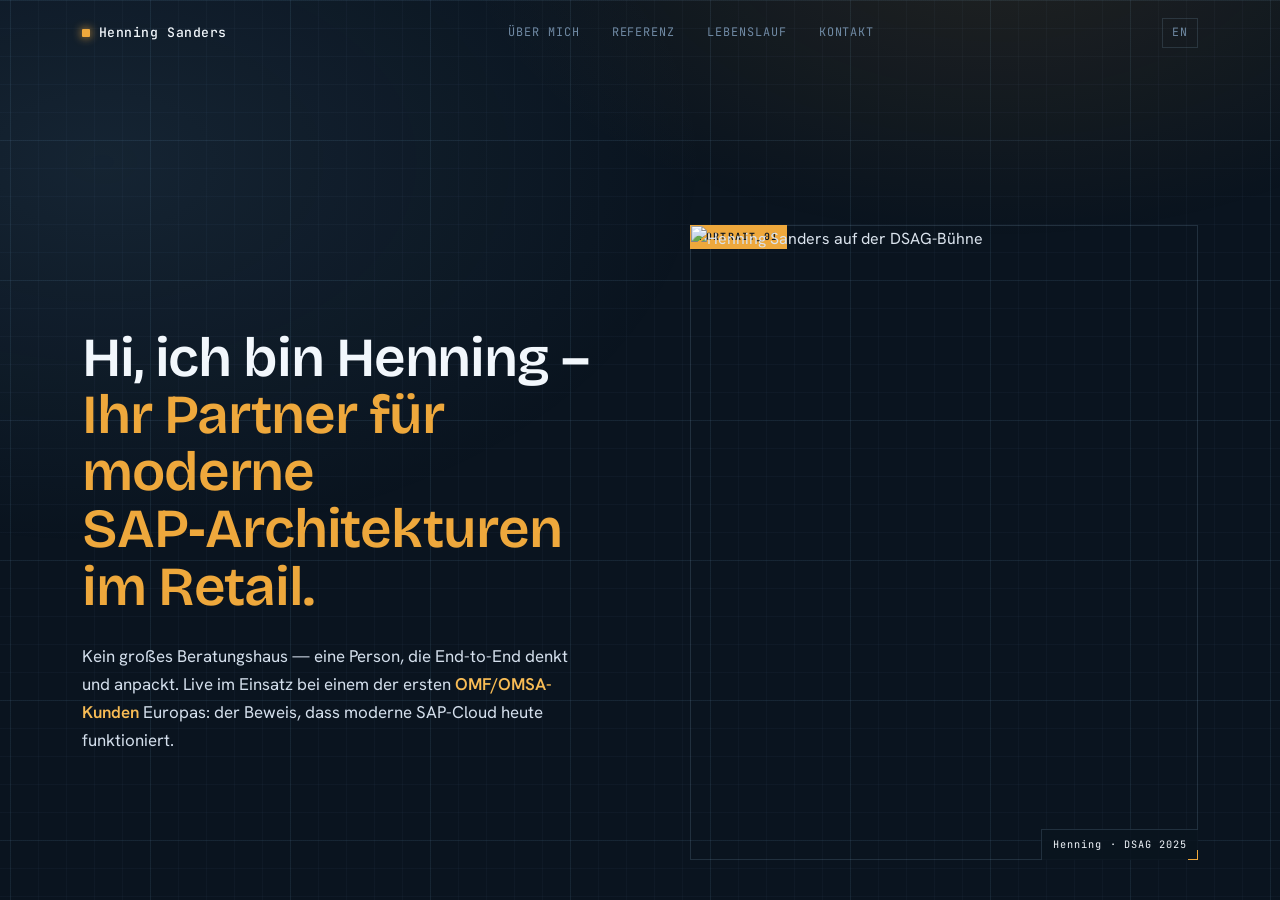
==== index.html @ 03217991 "Update index.html" ====
<!DOCTYPE html>
<html lang="de">
<head>
<meta charset="UTF-8">
<meta name="viewport" content="width=device-width, initial-scale=1.0">
<title>Henning Sanders — SAP Retail Architect</title>
<meta name="description" content="Solution Architect mit Fokus auf E2E Order-to-Cash und eventbasierte SAP-Cloud-Architekturen. Referenzarchitektur bei einem führenden Sportretailer.">
<link rel="icon" type="image/svg+xml" href="favicon.svg">
<style>
/* Self-hosted fonts */
@font-face{font-family:'Bricolage Grotesque';font-style:normal;font-weight:400;font-display:swap;src:url(fonts/bricolage-grotesque-400.woff2) format('woff2')}
@font-face{font-family:'Bricolage Grotesque';font-style:normal;font-weight:500;font-display:swap;src:url(fonts/bricolage-grotesque-500.woff2) format('woff2')}
@font-face{font-family:'Bricolage Grotesque';font-style:normal;font-weight:600;font-display:swap;src:url(fonts/bricolage-grotesque-600.woff2) format('woff2')}
@font-face{font-family:'Bricolage Grotesque';font-style:normal;font-weight:700;font-display:swap;src:url(fonts/bricolage-grotesque-700.woff2) format('woff2')}
@font-face{font-family:'Hanken Grotesk';font-style:normal;font-weight:300;font-display:swap;src:url(fonts/hanken-grotesk-300.woff2) format('woff2')}
@font-face{font-family:'Hanken Grotesk';font-style:normal;font-weight:400;font-display:swap;src:url(fonts/hanken-grotesk-400.woff2) format('woff2')}
@font-face{font-family:'Hanken Grotesk';font-style:normal;font-weight:500;font-display:swap;src:url(fonts/hanken-grotesk-500.woff2) format('woff2')}
@font-face{font-family:'Hanken Grotesk';font-style:normal;font-weight:600;font-display:swap;src:url(fonts/hanken-grotesk-600.woff2) format('woff2')}
@font-face{font-family:'Hanken Grotesk';font-style:normal;font-weight:700;font-display:swap;src:url(fonts/hanken-grotesk-700.woff2) format('woff2')}
@font-face{font-family:'JetBrains Mono';font-style:normal;font-weight:400;font-display:swap;src:url(fonts/jetbrains-mono-400.woff2) format('woff2')}
@font-face{font-family:'JetBrains Mono';font-style:normal;font-weight:500;font-display:swap;src:url(fonts/jetbrains-mono-500.woff2) format('woff2')}
@font-face{font-family:'JetBrains Mono';font-style:normal;font-weight:600;font-display:swap;src:url(fonts/jetbrains-mono-600.woff2) format('woff2')}
</style>
<style>
:root{
  --bg:#0a141f;
  --bg-2:#0c1825;
  --panel:#0f1e2e;
  --panel-2:#102337;
  --grid-fine:rgba(126,170,212,.04);
  --grid-major:rgba(126,170,212,.075);
  --line:rgba(150,188,220,.17);
  --line-soft:rgba(150,188,220,.09);
  --ink:#d4dfec;
  --ink-bright:#f2f7fc;
  --ink-mute:#708aa4;
  --ink-faint:#47596e;
  --accent:#eea83c;
  --accent-bright:#f8bc55;
  --accent-soft:rgba(238,168,60,.13);
  --blue:#76b2e2;
  --blue-soft:rgba(118,178,226,.12);
  --sans:'Hanken Grotesk',-apple-system,sans-serif;
  --display:'Bricolage Grotesque',sans-serif;
  --mono:'JetBrains Mono',ui-monospace,monospace;
  --maxw:1180px;
}

*{margin:0;padding:0;box-sizing:border-box}
html{scroll-behavior:smooth}
body{
  font-family:var(--sans);
  color:var(--ink);
  background-color:var(--bg);
  background-image:
    linear-gradient(var(--grid-fine) 1px, transparent 1px),
    linear-gradient(90deg, var(--grid-fine) 1px, transparent 1px),
    linear-gradient(var(--grid-major) 1px, transparent 1px),
    linear-gradient(90deg, var(--grid-major) 1px, transparent 1px);
  background-size:28px 28px,28px 28px,140px 140px,140px 140px;
  background-position:center top;
  line-height:1.6;
  -webkit-font-smoothing:antialiased;
  overflow-x:hidden;
  position:relative;
}
/* atmosphärischer Glow */
body::before{
  content:"";position:fixed;inset:0;z-index:-1;pointer-events:none;
  background:
    radial-gradient(900px 520px at 78% -8%, rgba(238,168,60,.10), transparent 60%),
    radial-gradient(1100px 700px at 8% 18%, rgba(118,178,226,.10), transparent 55%);
}
::selection{background:var(--accent);color:#0a141f}

a{color:inherit;text-decoration:none}
em{font-style:normal;color:var(--accent)}

/* ---------- Mono kicker / Labels ---------- */
.kicker{
  font-family:var(--mono);font-size:.7rem;letter-spacing:.18em;
  text-transform:uppercase;color:var(--accent);
  display:inline-flex;align-items:center;gap:.6rem;
}
.kicker::before{
  content:"";width:26px;height:1px;background:var(--accent);display:inline-block;
}
.eyebrow{
  font-family:var(--mono);font-size:.68rem;letter-spacing:.2em;
  text-transform:uppercase;color:var(--blue);margin-bottom:1rem;
}

/* ---------- Tech frame (Eck-Markierungen) ---------- */
.tech-frame{position:relative;border:1px solid var(--line)}
.tech-frame::before,.tech-frame::after{
  content:"";position:absolute;width:9px;height:9px;border:1.5px solid var(--accent);
}
.tech-frame::before{top:-1px;left:-1px;border-right:none;border-bottom:none}
.tech-frame::after{bottom:-1px;right:-1px;border-left:none;border-top:none}

/* ---------- NAV ---------- */
nav{
  position:fixed;top:0;left:0;right:0;z-index:100;
  border-bottom:1px solid transparent;transition:.3s;
}
nav.scrolled{
  background:rgba(10,20,31,.82);backdrop-filter:blur(14px);
  border-bottom:1px solid var(--line-soft);
}
.nav-inner{
  max-width:var(--maxw);margin:0 auto;padding:1.1rem 2rem;
  display:flex;justify-content:space-between;align-items:center;
}
.nav-brand{
  font-family:var(--mono);font-size:.82rem;letter-spacing:.04em;
  color:var(--ink-bright);font-weight:500;display:flex;align-items:center;gap:.55rem;
}
.nav-brand::before{
  content:"";width:8px;height:8px;background:var(--accent);
  box-shadow:0 0 10px var(--accent);border-radius:1px;
}
.nav-links{display:flex;gap:2rem}
.nav-links a{
  font-family:var(--mono);font-size:.74rem;letter-spacing:.08em;
  color:var(--ink-mute);text-transform:uppercase;transition:.2s;position:relative;
}
.nav-links a:hover{color:var(--accent)}
@media(max-width:720px){.nav-links{display:none}}

/* ---------- Layout helpers ---------- */
.wrap{max-width:var(--maxw);margin:0 auto;padding:0 2rem}
section,.block{max-width:var(--maxw);margin:0 auto;padding:0 2rem}
#about,#case,#cv,#contact{scroll-margin-top:78px}

/* ---------- HERO ---------- */
.hero{
  padding-top:10rem;padding-bottom:3.5rem;
  display:grid;grid-template-columns:1fr .92fr;gap:3.5rem;align-items:center;
}
.hero-tags{display:flex;flex-wrap:wrap;gap:.55rem;margin-bottom:2rem}
.hero-tag{
  font-family:var(--mono);font-size:.68rem;letter-spacing:.04em;
  color:var(--ink);background:var(--blue-soft);
  border:1px solid var(--line-soft);
  padding:.34rem .7rem;display:inline-flex;align-items:center;gap:.5rem;
}
.hero-tag .dot{width:6px;height:6px;background:var(--accent);border-radius:50%;flex-shrink:0}
.hero h1{
  font-family:var(--display);font-weight:600;
  font-size:clamp(2.1rem,4.3vw,3.5rem);line-height:1.04;
  letter-spacing:-.02em;color:var(--ink-bright);
}
.hero-intro{
  margin-top:1.7rem;max-width:30em;font-size:1.06rem;color:var(--ink);
  line-height:1.65;
}
.hero-intro strong{color:var(--accent-bright);font-weight:600}
.hero-coord{
  margin-top:2.2rem;font-family:var(--mono);font-size:.7rem;
  letter-spacing:.14em;color:var(--ink-faint);text-transform:uppercase;
}
.hero-image{position:relative}
.hero-image img{
  width:100%;aspect-ratio:4/5;object-fit:cover;object-position:center 18%;
  display:block;filter:grayscale(.25) contrast(1.04);
}
.hero-image .frame-tag{
  position:absolute;top:-1px;left:-1px;
  font-family:var(--mono);font-size:.62rem;letter-spacing:.12em;
  background:var(--accent);color:#0a141f;padding:.25rem .55rem;font-weight:600;
}
.hero-image .caption{
  position:absolute;bottom:-1px;right:-1px;
  font-family:var(--mono);font-size:.64rem;letter-spacing:.1em;
  color:var(--ink-bright);background:rgba(10,20,31,.85);
  border-top:1px solid var(--line);border-left:1px solid var(--line);
  padding:.4rem .7rem;
}
@media(max-width:860px){
  .hero{grid-template-columns:1fr;gap:2.5rem;padding-top:8rem}
  .hero-image{max-width:380px}
}

/* ---------- Architecture: Mobile Journey (Swipe) ---------- */
.arch-journey{display:none}
@media(max-width:860px){
  .figure-scroll, .dia-tip, .click-hint{display:none!important}
  .figure-head{display:none!important}
  .figure-foot{border-top:none;padding-top:0;font-size:.85rem;justify-content:flex-start}
  .arch-journey{display:block;margin-top:.6rem}
  .case-more{display:none}
  .case-more.open{display:block}
  .case-toggle{
    display:inline-flex!important;align-items:center;gap:.4rem;
    background:none;border:1px solid var(--line);padding:.4rem .8rem;
    font-family:var(--mono);font-size:.72rem;letter-spacing:.08em;text-transform:uppercase;
    color:var(--accent);cursor:pointer;margin-top:.3rem;transition:.2s;
  }
  .case-toggle:hover{border-color:var(--accent)}
  .case-toggle .chevron{display:inline-block;transition:transform .25s}
  .case-toggle.open .chevron{transform:rotate(180deg)}
}
/* legend (inside arch-journey, auto-hidden on desktop) */
.aj-legend{
  display:flex;gap:1.2rem;margin-bottom:.75rem;
  font-family:var(--mono);font-size:.68rem;letter-spacing:.08em;color:var(--ink-mute);
}
.aj-legend span{display:flex;align-items:center;gap:.35rem}
.aj-leg-sap,.aj-leg-ext{width:14px;height:10px;border-radius:2px}
.aj-leg-sap{background:var(--accent-soft);border:1.3px solid var(--accent)}
.aj-leg-ext{background:var(--blue-soft);border:1.3px solid var(--blue)}
.aj-intro{
  font-family:var(--mono);font-size:.7rem;letter-spacing:.1em;text-transform:uppercase;
  color:var(--ink-faint);margin-bottom:.8rem;display:flex;align-items:center;gap:.45rem;
}
.aj-intro::before{content:"";width:6px;height:6px;border-radius:50%;background:var(--accent);
  box-shadow:0 0 8px var(--accent);flex-shrink:0}
.aj-track{
  display:flex;gap:.85rem;overflow-x:auto;scroll-snap-type:x mandatory;
  -webkit-overflow-scrolling:touch;scrollbar-width:none;
  margin:0 -1.4rem;padding:0 1.4rem .3rem;
}
.aj-track::-webkit-scrollbar{display:none}
.aj-card{
  flex:0 0 87%;scroll-snap-align:center;
  border:1px solid var(--line);background:var(--panel);
  padding:1rem 1rem 1.15rem;display:flex;flex-direction:column;
}
.aj-card-head{display:flex;flex-direction:column;gap:.25rem;margin-bottom:.85rem}
.aj-num{
  font-family:var(--mono);font-size:.7rem;letter-spacing:.14em;
  color:var(--accent);font-weight:600;
}
.aj-title{
  font-family:var(--display);font-weight:600;font-size:1.12rem;
  color:var(--ink-bright);letter-spacing:-.01em;line-height:1.12;
  overflow-wrap:break-word;hyphens:auto;
}
.aj-diagram{
  border:1px solid var(--line-soft);background:var(--bg-2);
  padding:.65rem .55rem;margin-bottom:.9rem;
}
.aj-diagram svg{width:100%;height:auto;display:block}
.aj-diagram .jn-sap rect{fill:var(--accent-soft);stroke:var(--accent);stroke-width:1.4}
.aj-diagram .jn-ext rect{fill:var(--blue-soft);stroke:var(--blue);stroke-width:1.4}
.aj-diagram .jn-omf rect{fill:rgba(238,168,60,.22);stroke:var(--accent);stroke-width:1.8}
.aj-diagram .jlabel{font-family:var(--mono);fill:var(--ink-bright);font-size:12.5px}
.aj-diagram .jsub{font-family:var(--mono);fill:var(--ink-mute);font-size:9px}
.aj-diagram .jedge{stroke:rgba(176,205,232,.7);stroke-width:1.5;fill:none}
.aj-diagram .jedge-a{stroke:var(--accent);stroke-width:1.7;fill:none}
.aj-diagram .jelabel{font-family:var(--mono);fill:#bcccdc;font-size:9.5px;
  stroke:var(--bg-2);stroke-width:3px;paint-order:stroke}
.aj-text{font-size:.88rem;line-height:1.58;color:var(--ink);margin:0}
.aj-text b{color:var(--ink-bright);font-weight:600}
/* navigation */
.aj-nav{display:flex;align-items:center;justify-content:center;gap:1.1rem;margin-top:1.1rem}
.aj-dots{display:flex;gap:.5rem;align-items:center}
.aj-dot{
  width:7px;height:7px;border-radius:50%;background:var(--line);
  border:none;padding:0;cursor:pointer;transition:.25s;
}
.aj-dot.on{background:var(--accent);width:20px;border-radius:4px}
.aj-arrow{
  width:36px;height:36px;border:1px solid var(--line);background:var(--panel);
  color:var(--ink);cursor:pointer;display:flex;align-items:center;justify-content:center;
  transition:.2s;flex-shrink:0;
}
.aj-arrow svg{width:16px;height:16px;display:block}
.aj-arrow:hover{border-color:var(--accent);color:var(--accent)}
.aj-arrow:disabled{opacity:.28;cursor:default;border-color:var(--line)}

/* ---------- Section header ---------- */
.sec-head{padding-top:3.5rem;margin-bottom:2.8rem}
.section-h{
  font-family:var(--display);font-weight:600;
  font-size:clamp(1.9rem,3.6vw,2.9rem);line-height:1.08;
  letter-spacing:-.015em;color:var(--ink-bright);margin-top:.9rem;
}

/* ---------- ABOUT / Tabs ---------- */
#about{padding-top:5.5rem}
.ability-tabs{
  display:grid;grid-template-columns:1fr 1fr;gap:0;
  border:1px solid var(--line);margin-bottom:0;
}
.ability-tab{
  background:transparent;border:none;cursor:pointer;text-align:left;
  padding:1.5rem 1.6rem;color:var(--ink-mute);
  border-right:1px solid var(--line);transition:.25s;position:relative;
  display:flex;flex-direction:column;gap:.35rem;
}
.ability-tab:last-child{border-right:none}
.ability-tab:hover{background:var(--bg-2)}
.ability-tab.active{background:var(--panel);color:var(--ink)}
.ability-tab.active::after{
  content:"";position:absolute;left:0;right:0;bottom:-1px;height:2px;background:var(--accent);
}
.ability-tab-num{font-family:var(--mono);font-size:.68rem;letter-spacing:.14em;color:var(--accent)}
.ability-tab-label{font-family:var(--display);font-size:1.45rem;font-weight:600;color:var(--ink-bright);line-height:1.1}
.ability-tab.active .ability-tab-label{color:var(--ink-bright)}
.ability-tab-sub{font-family:var(--mono);font-size:.66rem;letter-spacing:.1em;color:var(--ink-faint);text-transform:uppercase}

.ability-panel{display:none;border:1px solid var(--line);border-top:none;background:var(--panel)}
.ability-panel.active{display:block;animation:fadeUp .5s ease}
@keyframes fadeUp{from{opacity:0;transform:translateY(8px)}to{opacity:1;transform:none}}

.ability-row{
  display:grid;grid-template-columns:230px 1fr;gap:2rem;
  padding:1.9rem 2rem;border-bottom:1px solid var(--line-soft);
  opacity:0;transform:translateY(14px);transition:.6s;
}
.ability-row.in{opacity:1;transform:none}
.ability-row:last-child{border-bottom:none}
.ability-row-meta{display:flex;flex-direction:column;gap:.5rem}
.ability-row-num{font-family:var(--mono);font-size:1.6rem;color:var(--accent);font-weight:500;line-height:1}
.ability-row-cat{font-family:var(--mono);font-size:.68rem;letter-spacing:.12em;text-transform:uppercase;color:var(--blue)}
.ability-row-body h4{font-family:var(--display);font-size:1.18rem;font-weight:600;color:var(--ink-bright);margin-bottom:.55rem;letter-spacing:-.01em}
.ability-row-body p{font-size:.95rem;color:var(--ink);max-width:46em}
.tags{display:flex;flex-wrap:wrap;gap:.4rem;margin-top:1rem}
.tags span{
  font-family:var(--mono);font-size:.68rem;letter-spacing:.02em;
  color:var(--ink-mute);border:1px solid var(--line-soft);
  padding:.22rem .55rem;background:var(--bg-2);
}
@media(max-width:680px){
  .ability-row{grid-template-columns:1fr;gap:.8rem;padding:1.5rem 1.3rem}
  .ability-row-meta{flex-direction:row;align-items:baseline;gap:.9rem}
  .ability-tab{padding:1.1rem}
  .ability-tab-label{font-size:1.15rem}
}

/* ---------- CASE ---------- */
.case{padding-top:5.5rem}
.case-grid{
  display:grid;grid-template-columns:.8fr 1.2fr;gap:3rem;align-items:start;
}
.case-image-col{position:relative}
.case-img-full{
  width:100%;aspect-ratio:3/4;object-fit:cover;object-position:center 20%;
  display:block;filter:grayscale(.3) contrast(1.05);
}
.case-image-col .frame-tag{
  position:absolute;top:-1px;left:-1px;font-family:var(--mono);font-size:.62rem;
  letter-spacing:.12em;background:var(--blue);color:#0a141f;padding:.25rem .55rem;font-weight:600;
}
.case-h{
  font-family:var(--display);font-weight:600;font-size:clamp(1.7rem,3.2vw,2.5rem);
  line-height:1.1;letter-spacing:-.015em;color:var(--ink-bright);margin:.9rem 0 1.4rem;
}
.case-body{font-size:1rem;color:var(--ink);margin-bottom:1rem;max-width:46em;line-height:1.7}
.case-toggle{display:none}
.case-intro{margin-bottom:.5rem}
.case-intro .case-body strong{color:var(--ink-bright)}
.case-body strong{color:var(--ink-bright);font-weight:600}
@media(max-width:780px){.case-grid{grid-template-columns:1fr;gap:2rem}.case-image-col{max-width:340px}}

/* ---------- Architecture figure (interaktiv) ---------- */
.figure{
  margin-top:3rem;border:1px solid var(--line);background:var(--bg-2);position:relative;
  padding:1.4rem 1.4rem 1rem;
}
.figure-head{
  display:flex;justify-content:space-between;align-items:baseline;gap:1rem;flex-wrap:wrap;
  font-family:var(--mono);font-size:.82rem;letter-spacing:.10em;text-transform:uppercase;
  color:var(--ink);margin-bottom:.9rem;
}
.figure-head b{color:var(--accent);font-weight:600}
.figure-hint{text-transform:none;letter-spacing:.04em;color:var(--ink-faint)}
.figure-scroll{overflow-x:auto;-webkit-overflow-scrolling:touch}
.schematic{width:100%;min-width:900px;height:auto;display:block}
/* nodes */
.n-sap rect{fill:var(--accent-soft);stroke:var(--accent);stroke-width:1.6}
.n-ext rect{fill:var(--blue-soft);stroke:var(--blue);stroke-width:1.6}
.n-label{font-family:var(--mono);font-size:17px;fill:var(--ink-bright);letter-spacing:.01em}
.n-label.big{font-size:22px;font-weight:500}
/* edges */
.edge{cursor:pointer}
.edge .hit{stroke:transparent;stroke-width:24;fill:none}
.edge .vis{stroke:rgba(176,205,232,.78);stroke-width:1.8;fill:none;transition:stroke .2s, stroke-width .2s}
.edge .ae{marker-end:url(#arr)}
.edge .as{marker-start:url(#arr)}
.edge:hover .vis{stroke:#cfe0f0;stroke-width:2.8}
.edge.on .vis{stroke:var(--accent);stroke-width:2.6}
.edge.on .ae{marker-end:url(#arrA)}
.edge.on .as{marker-start:url(#arrA)}
.elabel{
  font-family:var(--mono);font-size:15px;fill:#bcccdc;letter-spacing:.01em;
  stroke:var(--bg-2);stroke-width:4px;paint-order:stroke;transition:fill .15s;
  text-decoration:underline;text-decoration-color:rgba(188,204,220,.25);text-underline-offset:3px;
}
.edge:hover .elabel{fill:var(--ink-bright);text-decoration-color:rgba(255,255,255,.4)}
.edge.on .elabel{fill:var(--accent)}
.cross{stroke:var(--ink-faint);stroke-width:1;fill:none}
.leg-label{font-family:var(--mono);font-size:14px;fill:var(--ink);letter-spacing:.03em}
/* detail tooltip */
.dia-tip{
  position:absolute;width:280px;max-width:84vw;z-index:6;display:none;
  background:rgba(13,27,42,.97);border:1px solid var(--accent);
  box-shadow:0 12px 34px rgba(0,0,0,.5);padding:.85rem .95rem;
}
.dia-tip.show{display:block}
.dia-tip-head{display:flex;justify-content:space-between;align-items:flex-start;gap:.6rem;margin-bottom:.5rem}
.dia-tip-title{font-family:var(--mono);font-size:.66rem;letter-spacing:.1em;text-transform:uppercase;color:var(--accent)}
.dia-tip-close{background:none;border:none;color:var(--ink-mute);cursor:pointer;font-size:1.15rem;line-height:1;padding:0}
.dia-tip-close:hover{color:var(--ink-bright)}
.dia-tip p{margin:0;font-size:.86rem;line-height:1.5;color:var(--ink)}

/* prominentes "produktiv im Einsatz"-Badge + Caption */
.fig-badge{
  display:inline-flex;align-items:center;gap:.5rem;
  font-family:var(--mono);font-size:.72rem;letter-spacing:.1em;text-transform:uppercase;
  color:var(--accent);background:var(--accent-soft);
  border:1px solid var(--accent);padding:.32rem .7rem;font-weight:600;
}
.fig-badge::before{content:"";width:8px;height:8px;border-radius:50%;background:var(--accent);box-shadow:0 0 9px var(--accent);animation:pulse 1.8s infinite}
.figure-foot{
  margin-top:.9rem;padding-top:.8rem;border-top:1px solid var(--line-soft);
  font-family:var(--mono);font-size:.78rem;letter-spacing:.05em;color:var(--ink);
  display:flex;justify-content:space-between;align-items:center;flex-wrap:wrap;gap:.8rem;
}
.figure-foot b{color:var(--ink-bright);font-weight:500}
.click-hint{
  display:inline-flex;align-items:center;gap:.4rem;
  color:var(--accent);font-weight:600;font-size:.76rem;letter-spacing:.08em;
  background:var(--accent-soft);border:1px solid var(--accent);padding:.3rem .7rem;
  animation:hint-pulse 2.5s ease-in-out infinite;
}
@keyframes hint-pulse{
  0%,100%{opacity:1;box-shadow:0 0 0 0 rgba(238,168,60,0)}
  50%{opacity:.85;box-shadow:0 0 12px rgba(238,168,60,.25)}
}

/* ---------- Vorteile der Architektur ---------- */
.vorteile{margin-top:3rem}
.vorteile-label{
  font-family:var(--mono);font-size:.88rem;letter-spacing:.14em;text-transform:uppercase;
  color:var(--accent);margin-bottom:1.6rem;font-weight:600;
}
.vorteile-grid{display:grid;grid-template-columns:.62fr 1fr;gap:2.6rem;align-items:start}
.vorteile-photo{position:relative}
.vorteile-photo img{width:100%;aspect-ratio:3/4;object-fit:cover;object-position:center 18%;display:block;filter:grayscale(.3) contrast(1.05)}
.vorteile-photo .frame-tag{
  position:absolute;top:-1px;left:-1px;font-family:var(--mono);font-size:.62rem;letter-spacing:.12em;
  background:var(--blue);color:#0a141f;padding:.25rem .55rem;font-weight:600;
}
.vorteile-list{display:flex;flex-direction:column;gap:0}
.vorteil{
  display:grid;grid-template-columns:auto 1fr;gap:1.2rem;
  padding:1.3rem 0;border-bottom:1px solid var(--line-soft);
}
.vorteil:first-child{padding-top:0}
.vorteil:last-child{border-bottom:none}
.vorteil-num{font-family:var(--mono);font-size:1.5rem;color:var(--accent);font-weight:500;line-height:1}
.vorteil h4{font-family:var(--display);font-size:1.12rem;font-weight:600;color:var(--ink-bright);margin-bottom:.45rem;letter-spacing:-.01em}
.vorteil p{font-size:.93rem;color:var(--ink);line-height:1.6}
@media(max-width:780px){
  .vorteile-grid{grid-template-columns:1fr;gap:2rem}
  .vorteile-photo{max-width:320px}
}

/* ---------- Tech Stack ---------- */
.case-stack{margin-top:3rem;border:1px solid var(--line);padding:1.6rem 1.8rem}
.case-stack h4{
  font-family:var(--mono);font-size:.72rem;letter-spacing:.16em;text-transform:uppercase;
  color:var(--accent);margin-bottom:1.2rem;font-weight:600;
}
.stack-layer{
  display:grid;grid-template-columns:160px 1fr;gap:1rem;
  padding:.7rem 0;border-bottom:1px solid var(--line-soft);
}
.stack-layer:last-child{border-bottom:none;padding-bottom:0}
.stack-layer-label{font-family:var(--mono);font-size:.66rem;letter-spacing:.06em;text-transform:uppercase;color:var(--blue);padding-top:.35rem}
.stack-layer-items{display:flex;flex-wrap:wrap;gap:.45rem}
.stack-pill{
  display:inline-flex;align-items:baseline;gap:.4rem;font-size:.78rem;
  padding:.32rem .68rem;border:1px solid var(--line-soft);background:var(--bg-2);
  transition:.25s;
}
.stack-pill:hover{background:var(--accent-soft);border-color:var(--accent)}
.stack-pill b{font-family:var(--mono);color:var(--ink-bright);font-size:.74rem;font-weight:500}
.stack-pill span{color:var(--ink-mute);font-size:.7rem}
@media(max-width:600px){.stack-layer{grid-template-columns:1fr;gap:.4rem}.stack-layer-label{padding-top:0}}

/* ---------- CV ---------- */
.cv-meta-block{
  display:grid;grid-template-columns:repeat(4,1fr);gap:0;
  border:1px solid var(--line);margin-bottom:3rem;
}
.cv-meta-block>div{padding:1.3rem 1.4rem;border-right:1px solid var(--line-soft)}
.cv-meta-block>div:last-child{border-right:none}
.cv-meta-block dt{font-family:var(--mono);font-size:.64rem;letter-spacing:.14em;text-transform:uppercase;color:var(--blue);margin-bottom:.5rem}
.cv-meta-block dd{font-size:1rem;color:var(--ink-bright);font-weight:500}
.cv-meta-block dd small{display:block;font-size:.74rem;color:var(--ink-mute);font-weight:400;margin-top:.2rem;letter-spacing:0}
@media(max-width:780px){.cv-meta-block{grid-template-columns:repeat(2,1fr)}.cv-meta-block>div:nth-child(2){border-right:none}}
@media(max-width:460px){.cv-meta-block{grid-template-columns:1fr}.cv-meta-block>div{border-right:none;border-bottom:1px solid var(--line-soft)}}

.cv-body{display:grid;gap:3rem}
@media(max-width:820px){.cv-body{grid-template-columns:1fr!important}}
.cv-section-label{
  font-family:var(--mono);font-size:.7rem;letter-spacing:.16em;text-transform:uppercase;
  color:var(--accent);margin-bottom:1.4rem;padding-bottom:.6rem;border-bottom:1px solid var(--line);
}
.cv-timeline-section+.cv-timeline-section{margin-top:2.6rem}
.cv-timeline-list{display:flex;flex-direction:column;gap:0}
.cv-entry{
  padding:1.3rem 0 1.3rem 1.6rem;border-left:1px solid var(--line-soft);position:relative;
  opacity:0;transform:translateY(12px);transition:.55s;
}
.cv-entry.in{opacity:1;transform:none}
.cv-entry::before{
  content:"";position:absolute;left:-4px;top:1.7rem;width:7px;height:7px;
  background:var(--bg);border:1.5px solid var(--ink-faint);border-radius:50%;
}
.cv-entry.current::before{background:var(--accent);border-color:var(--accent);box-shadow:0 0 9px var(--accent)}
.cv-entry-head{display:flex;align-items:center;gap:.8rem;margin-bottom:.4rem}
.cv-year{font-family:var(--mono);font-size:.74rem;letter-spacing:.04em;color:var(--ink-mute)}
.cv-current-tag{
  font-family:var(--mono);font-size:.6rem;letter-spacing:.1em;text-transform:uppercase;
  background:var(--accent-soft);color:var(--accent);border:1px solid var(--accent);padding:.1rem .45rem;
}
.cv-role{font-family:var(--display);font-size:1.1rem;font-weight:600;color:var(--ink-bright);line-height:1.2}
.cv-company{font-size:.86rem;color:var(--ink-mute);margin-top:.15rem}
.cv-company b{color:var(--blue);font-weight:600}
.cv-desc{font-size:.9rem;color:var(--ink);margin-top:.6rem;max-width:42em}

/* ---------- CONTACT ---------- */
.contact-wrap{padding-top:5.5rem;padding-bottom:5rem}
.contact-inner{
  display:grid;grid-template-columns:.65fr 1fr;gap:3.5rem;align-items:start;
}
.contact-photo-wrap{position:relative}
.contact-photo{width:100%;aspect-ratio:3/4;object-fit:cover;object-position:center 20%;display:block;filter:grayscale(.3) contrast(1.04)}
.contact-badge{
  position:absolute;bottom:-1px;left:-1px;font-family:var(--mono);font-size:.64rem;letter-spacing:.08em;
  background:var(--accent);color:#0a141f;padding:.35rem .7rem;font-weight:600;display:flex;align-items:center;gap:.4rem;
}
.contact-badge::before{content:"";width:6px;height:6px;background:#0a141f;border-radius:50%;animation:pulse 1.8s infinite}
@keyframes pulse{0%,100%{opacity:1}50%{opacity:.3}}
.contact h2{font-family:var(--display);font-weight:600;font-size:clamp(2rem,4vw,3rem);line-height:1.05;letter-spacing:-.02em;color:var(--ink-bright)}
.contact-sub{margin:1.1rem 0 1.8rem;color:var(--ink);max-width:34em}
.contact-linkedin{
  display:inline-flex;align-items:center;gap:.6rem;font-family:var(--mono);font-size:.78rem;letter-spacing:.04em;
  color:var(--ink-bright);border:1px solid var(--line);padding:.7rem 1.1rem;margin-bottom:2rem;transition:.25s;
}
.contact-linkedin:hover{border-color:var(--accent);color:var(--accent);background:var(--accent-soft)}
.contact-linkedin svg{width:17px;height:17px;fill:currentColor}
.contact-form{display:flex;flex-direction:column;gap:1rem;max-width:520px}
.form-row{display:grid;grid-template-columns:1fr 1fr;gap:1rem}
@media(max-width:520px){.form-row{grid-template-columns:1fr}}
.form-group{display:flex;flex-direction:column;gap:.4rem}
.form-group label{font-family:var(--mono);font-size:.66rem;letter-spacing:.12em;text-transform:uppercase;color:var(--ink-mute)}
.form-group input,.form-group textarea{
  font-family:var(--sans);font-size:.92rem;color:var(--ink-bright);
  background:var(--bg-2);border:1px solid var(--line-soft);padding:.7rem .8rem;transition:.2s;
}
.form-group input:focus,.form-group textarea:focus{outline:none;border-color:var(--accent);background:var(--panel)}
.form-group textarea{min-height:120px;resize:vertical}
.form-group input::placeholder,.form-group textarea::placeholder{color:var(--ink-faint)}
.form-btn{
  font-family:var(--mono);font-size:.8rem;letter-spacing:.06em;text-transform:uppercase;cursor:pointer;
  background:var(--accent);color:#0a141f;border:none;padding:.85rem 1.4rem;font-weight:600;transition:.2s;margin-top:.4rem;
}
.form-btn:hover{background:var(--accent-bright)}
.form-success{display:none;color:var(--accent-bright);font-family:var(--mono);font-size:.9rem;padding:1rem 0}
@media(max-width:780px){.contact-inner{grid-template-columns:1fr;gap:2.5rem}.contact-photo-wrap{max-width:300px}}

/* ---------- FOOTER ---------- */
footer{border-top:1px solid var(--line-soft);margin-top:2rem}
.foot-inner{
  max-width:var(--maxw);margin:0 auto;padding:1.8rem 2rem;
  display:flex;justify-content:space-between;align-items:center;
  font-family:var(--mono);font-size:.72rem;letter-spacing:.06em;color:var(--ink-faint);
}
.foot-name{color:var(--ink-mute)}
@media(max-width:520px){.foot-inner{flex-direction:column;gap:.6rem;text-align:center}}
.lang-switch{
  font-family:var(--mono);font-size:.72rem;letter-spacing:.1em;
  color:var(--ink-mute);border:1px solid var(--line);
  padding:.3rem .55rem;transition:.2s;margin-left:.4rem;
}
.lang-switch:hover{color:var(--accent);border-color:var(--accent)}
</style>
</head>
<body>

<nav id="nav">
  <div class="nav-inner">
    <a href="#hero" class="nav-brand">Henning Sanders</a>
    <div class="nav-links">
      <a href="#about">Über mich</a>
      <a href="#case">Referenz</a>
      <a href="#cv">Lebenslauf</a>
      <a href="#contact">Kontakt</a>
    </div>
    <a href="en.html" class="lang-switch" title="English version">EN</a>
  </div>

<!-- HERO -->
<section class="hero" id="hero">
  <div class="hero-text">


    <h1>Hi, ich bin Henning –<br><em>Ihr Partner für moderne SAP&#8209;Architekturen im&nbsp;Retail.</em></h1>

    <p class="hero-intro">
      Kein großes Beratungshaus — eine Person, die End-to-End denkt und anpackt. Live im Einsatz bei einem der ersten <strong>OMF/OMSA-Kunden</strong> Europas: der Beweis, dass moderne SAP-Cloud heute funktioniert.
    </p>


  </div>

  <div class="hero-image tech-frame">
    <span class="frame-tag">PORTRAIT_01</span>
    <img src="https://raw.githubusercontent.com/HenningSanders/Webseite/main/hero-dsag.jpg" alt="Henning Sanders auf der DSAG-Bühne" loading="lazy">
    <div class="caption">Henning · DSAG 2025</div>
  </div>
</section>

<!-- ABOUT -->
<section id="about">
  <div class="sec-head">
    <span class="kicker">§ 01 / Profil</span>
    <h2 class="section-h">Was ich mitbringe — <em>und wie ich arbeite.</em></h2>
  </div>

  <div class="ability-tabs" role="tablist">
    <button class="ability-tab active" role="tab" aria-selected="true" data-target="panel-mitbringe">
      <span class="ability-tab-num">01 — Tech</span>
      <span class="ability-tab-label">Was ich mitbringe</span>
    </button>
    <button class="ability-tab" role="tab" aria-selected="false" data-target="panel-arbeit">
      <span class="ability-tab-num">02 — Haltung</span>
      <span class="ability-tab-label">Wie ich arbeite</span>
    </button>
  </div>

  <!-- Panel 1 -->
  <div class="ability-panel active" id="panel-mitbringe" role="tabpanel">
    <article class="ability-row reveal">
      <div class="ability-row-meta">
        <span class="ability-row-num">01</span>
        <span class="ability-row-cat">Industry Solutions</span>
      </div>
      <div class="ability-row-body">
        <h4>OMF, OMSA, OPPS, OSTA</h4>
        <p>SAPs neueste Industry Solutions — reichlich Implementierungserfahrung aus dem produktiven Einsatz bei einem führenden Sportretailer, dazu über Jahre gewachsene, enge Kontakte zu den Produktverantwortlichen bei SAP.</p>
        <div class="tags"><span>OMF</span><span>OMSA</span><span>OPPS</span><span>OSTA</span></div>
      </div>
    </article>
    <article class="ability-row reveal">
      <div class="ability-row-meta">
        <span class="ability-row-num">02</span>
        <span class="ability-row-cat">Eventbasierte Architektur</span>
      </div>
      <div class="ability-row-body">
        <h4>Integration Suite, Event Mesh &amp; Event Hub</h4>
        <p>Tiefgreifendes Wissen über eventbasierte Architektur in der SAP-Welt — umgesetzt mit Integration Suite sowie Event Mesh / Event Hub.</p>
        <div class="tags"><span>Integration Suite</span><span>Event Mesh</span><span>Event Hub</span><span>BTP</span></div>
      </div>
    </article>
    <article class="ability-row reveal">
      <div class="ability-row-meta">
        <span class="ability-row-num">03</span>
        <span class="ability-row-cat">S/4HANA Retail</span>
      </div>
      <div class="ability-row-body">
        <h4>Vertieft in SD, POS, Schnittstellen &amp; Stammdaten</h4>
        <p>S/4HANA Retail-Erfahrung als Berater, überwiegend in den Bereichen SD und POS. Starker Fokus auf Stammdaten und Schnittstellen von und aus S/4.</p>
        <div class="tags"><span>S/4HANA</span><span>SD</span><span>POS</span><span>Stammdaten</span><span>Schnittstellen</span></div>
      </div>
    </article>
    <article class="ability-row reveal">
      <div class="ability-row-meta">
        <span class="ability-row-num">04</span>
        <span class="ability-row-cat">Motivation</span>
      </div>
      <div class="ability-row-body">
        <h4>Kein Dienst nach Vorschrift</h4>
        <p>Systemwissen ist heute überall verfügbar — was den Unterschied macht, ist der Antrieb, wirklich gute Lösungen zu bauen. Ich höre erst auf, wenn es rund ist.</p>
      </div>
    </article>
  </div>

  <!-- Panel 2 -->
  <div class="ability-panel" id="panel-arbeit" role="tabpanel">
    <article class="ability-row reveal">
      <div class="ability-row-meta">
        <span class="ability-row-num">01</span>
        <span class="ability-row-cat">Haltung</span>
      </div>
      <div class="ability-row-body">
        <h4>Locker und menschennah</h4>
        <p>Die besten Ergebnisse entstehen, wenn Leute gerne miteinander arbeiten. Ich bringe immer Lockerheit und gute Stimmung ins Team — Probleme löst man nur gemeinsam.</p>
      </div>
    </article>
    <article class="ability-row reveal">
      <div class="ability-row-meta">
        <span class="ability-row-num">02</span>
        <span class="ability-row-cat">Methode</span>
      </div>
      <div class="ability-row-body">
        <h4>Klare Methodik, klares Ziel</h4>
        <p>Meine Zeit in der Pharmaindustrie hat mir Struktur gelehrt — von Anforderungsaufnahme bis Inbetriebnahme. Diese Leitplanken nutze ich heute noch.</p>
      </div>
    </article>
    <article class="ability-row reveal">
      <div class="ability-row-meta">
        <span class="ability-row-num">03</span>
        <span class="ability-row-cat">Tempo</span>
      </div>
      <div class="ability-row-body">
        <h4>So effizient wie möglich</h4>
        <p>Ich liebe kleine, schlagkräftige Teams, in denen jeder involviert ist. Routine-Aufgaben lagere ich konsequent an die KI aus — damit wir uns voll auf das Wesentliche konzentrieren können.</p>
      </div>
    </article>
    <article class="ability-row reveal">
      <div class="ability-row-meta">
        <span class="ability-row-num">04</span>
        <span class="ability-row-cat">Perspektive</span>
      </div>
      <div class="ability-row-body">
        <h4>E2E denken über Systemgrenzen hinweg</h4>
        <p>Ich will den End-to-End besten Prozess designen — und denke mich dafür in jedes Tool ein, egal ob SAP oder nicht. Ein „Kein SAP-Tool, also nicht mein Thema“ gibt es bei mir nicht.</p>
      </div>
    </article>
  </div>
</section>

<!-- CASE -->
<section class="case" id="case">
  <div class="sec-head">
    <span class="kicker">§ 02 / Referenz</span>
    <h2 class="section-h">Vom Legacy-ERP zur <em>Cloud-Architektur.</em></h2>
  </div>

  <div class="case-intro">
    <p class="case-body">
      Der Kunde, ein führender Sportretailer, kam aus einem stark angepassten ERP-System, das über Jahre hinweg sämtliche Geschäftslogik abbildete. Die hohe Customizing-Rate machte Updates praktisch unmöglich — und viel Wissen existierte nur in den Köpfen einzelner Mitarbeiter.
    </p>
    <button class="case-toggle" id="caseToggle" type="button">Weiterlesen <span class="chevron">▾</span></button>
    <div class="case-more" id="caseMore">
    <p class="case-body">
      Die strategische Entscheidung: ein vollständiger Wechsel auf SAP — mit den neuesten Produkten im Backend und Frontend. Um die Einführung von Order Management Foundation, OMSA, Integration Suite und S/4HANA strukturiert und ohne große Komplikationen umzusetzen, haben wir zuerst das neue Frontend an die alte Backend-Welt angebunden und diese dann Schritt für Schritt durch die neue ersetzt. Das Ergebnis: ein angenehmer, gut beherrschbarer Übergang.
    </p>
    <p class="case-body">
      Gleichzeitig wurde Logik konsequent aus dem ERP herausgelöst und in die Cloud-Systeme verlagert — für ein schlankes, wartbares Clean-Core-Setup. Heute dienen sowohl die Herangehensweise als auch die Architektur als SAP-Referenz, vorgestellt auf der DSAG-Jahrestagung und der ESUG Onsite.
    </p>
    </div>
  </div>

  <!-- Schematic -->
  <div class="figure">
    <div class="figure-head">
      <span>Fig. 01 — <b>Order-to-Cash Referenzarchitektur</b></span>
      <span class="fig-badge">Produktiv im Einsatz</span>
    </div>
    <div class="figure-scroll">
    <svg class="schematic" viewBox="0 0 1460 760" xmlns="http://www.w3.org/2000/svg" role="img" aria-label="Order-to-Cash Referenzarchitektur rund um SAP OMF">
      <defs>
        <marker id="arr" viewBox="0 0 10 10" refX="8.5" refY="5" markerWidth="9" markerHeight="9" orient="auto-start-reverse">
          <path d="M0,0 L10,5 L0,10 z" fill="rgba(176,205,232,.85)"/>
        </marker>
        <marker id="arrA" viewBox="0 0 10 10" refX="8.5" refY="5" markerWidth="10" markerHeight="10" orient="auto-start-reverse">
          <path d="M0,0 L10,5 L0,10 z" fill="#eea83c"/>
        </marker>
      </defs>

      <!-- corner crosses -->
      <path class="cross" d="M14 14 h12 M20 8 v12"/>
      <path class="cross" d="M1446 746 h-12 M1440 752 v-12"/>

      <!-- ===== EDGES (klickbar) ===== -->

      <!-- TOP: OMF <-> OMSA -->
      <g class="edge" data-title="Sourcing (OMF ↔ OMSA)" data-detail="Sollte der Auftrag noch ohne Sourcing sein – z. B. bei Marktplätzen –, so hat das SAP OMF die Möglichkeit, über OMSA das Sourcing durchzuführen und die optimale Fulfillment-Quelle zu bestimmen.">
        <path class="hit" d="M730 300 V128"/>
        <path class="vis as ae" d="M730 300 V128"/>
        <text class="elabel" x="772" y="218" text-anchor="start">Sourcing</text>
      </g>

      <!-- TOP: Frontends <-> OMSA -->
      <g class="edge" data-title="Sourcing (Frontends ↔ OMSA)" data-detail="Die Frontendsysteme können direkt Verfügbarkeiten von SAP OMSA abrufen und z. B. beim Hinzufügen des Produkts in den Warenkorb die Ware für den Kunden reservieren. So können Überverkäufe vermieden werden.">
        <path class="hit" d="M1285 190 C1285 112 1000 99 810 99"/>
        <path class="vis as ae" d="M1285 190 C1285 112 1000 99 810 99"/>
        <text class="elabel" x="1040" y="112" text-anchor="middle">Sourcing</text>
      </g>

      <!-- LEFT: CDP -> Emarsys -->
      <g class="edge" data-title="Activation Emails" data-detail="Basierend auf Triggern in der CDP – z. B. ein Kunde hat zum dritten Mal seine Ware später als erwartet bekommen – kann eine automatische E-Mail-Kampagne in Emarsys angestoßen werden.">
        <path class="hit" d="M165 343 V254"/>
        <path class="vis ae" d="M165 343 V254"/>
        <text class="elabel" x="165" y="302" text-anchor="middle">Activation Emails</text>
      </g>

      <!-- LEFT: OMF -> Emarsys -->
      <g class="edge" data-title="Auftragsbezogene E-Mails" data-detail="Basierend auf Activities (Events) im OMF werden auftragsbezogene Benachrichtigungen angestoßen, z. B. die Auftragsbestätigung. Alle Templates liegen an einer Stelle und werden zentral gesteuert.">
        <path class="hit" d="M610 335 C470 335 360 222 250 222"/>
        <path class="vis ae" d="M610 335 C470 335 360 222 250 222"/>
        <text class="elabel" x="430" y="270" text-anchor="middle">Auftragsbezogene E-Mails</text>
      </g>

      <!-- LEFT: OMF -> CDP -->
      <g class="edge" data-title="Auftragsupdates an CDP" data-detail="Auftragsstatus und Kundendaten fließen in die SAP CDP – für ein einheitliches Kundenprofil und personalisierte Erlebnisse über alle Touchpoints hinweg.">
        <path class="hit" d="M610 375 H250"/>
        <path class="vis ae" d="M610 375 H250"/>
        <text class="elabel" x="430" y="367" text-anchor="middle">Updates zu Kundenaufträgen</text>
      </g>

      <!-- LEFT: OMF -> Service Cloud -->
      <g class="edge" data-title="To-Dos für den Customer Service" data-detail="Sollten wir über unsere Events Aufgaben für den Customer Service entdecken, die nicht automatisiert werden sollen – z. B. bei einer fehlgeschlagenen Rückerstattung –, legen wir direkt Tickets in der SAP Service Cloud an.">
        <path class="hit" d="M610 415 C470 415 360 528 250 528"/>
        <path class="vis ae" d="M610 415 C470 415 360 528 250 528"/>
        <text class="elabel" x="430" y="455" text-anchor="middle">To-Dos für</text>
        <text class="elabel" x="430" y="469" text-anchor="middle">Customer Service</text>
      </g>

      <!-- RIGHT: OMF -> Webshops (Statusupdates) -->
      <g class="edge" data-title="Statusupdates" data-detail="Da SAP OMF alle Statusupdates zu einem Verkaufsauftrag verwaltet, kann es diese direkt an die Frontendsysteme pushen. Dort werden alle Informationen dem Kunden in seinem Account zur Verfügung gestellt.">
        <path class="hit" d="M850 335 C990 335 1100 222 1190 222"/>
        <path class="vis ae" d="M850 335 C990 335 1100 222 1190 222"/>
        <text class="elabel" x="1030" y="266" text-anchor="middle">Statusupdates</text>
      </g>

      <!-- RIGHT: Webshops -> OMF (Orders) -->
      <g class="edge" data-title="Aufträge" data-detail="Die Frontendsysteme übergeben Aufträge inkl. Sourcing- und Payment-Informationen. SAP OMF ist die zentrale Anlaufstelle für alle Verkaufskanäle.">
        <path class="hit" d="M1190 245 C1090 245 990 360 850 360"/>
        <path class="vis ae" d="M1190 245 C1090 245 990 360 850 360"/>
        <text class="elabel" x="1030" y="312" text-anchor="middle">Aufträge</text>
      </g>

      <!-- RIGHT: Webshops -> PSP (Authorization) -->
      <g class="edge" data-title="Autorisierung" data-detail="Die Zahlung wird von den Frontendsystemen autorisiert. Nur autorisierte Zahlungen gelangen in das OMF-Ökosystem.">
        <path class="hit" d="M1285 254 V343"/>
        <path class="vis ae" d="M1285 254 V343"/>
        <text class="elabel" x="1285" y="302" text-anchor="middle">Autorisierung</text>
      </g>

      <!-- RIGHT: OMF <-> PSP (Payment Captures) -->
      <g class="edge" data-title="Payment Captures oder Refunds" data-detail="Basierend auf Events aus dem ERP-System – z. B. Rechnung oder Gutschrift – sprechen wir die PSPs an, um Geld einzuziehen bzw. zurückzuzahlen. Dadurch sind wir unabhängig davon, welches ERP die Informationen liefert.">
        <path class="hit" d="M850 375 H1190"/>
        <path class="vis as ae" d="M850 375 H1190"/>
        <text class="elabel" x="1020" y="367" text-anchor="middle">Payment Captures oder Refunds</text>
      </g>

      <!-- RIGHT: OMF <-> ParcelLab (Outbound Tracking) -->
      <g class="edge" data-title="Versandverfolgung &amp; Retouren" data-detail="Basierend auf dem Erstellen des Tracking-Labels übermitteln wir die Informationen an ParcelLab. Von dort erhält der Kunde Informationen zu seinem Sendungsverlauf. Er kann dort auch eine Retoure registrieren, die über das OMF im entsprechenden ERP-System angelegt wird.">
        <path class="hit" d="M850 415 C990 415 1100 528 1190 528"/>
        <path class="vis as ae" d="M850 415 C990 415 1100 528 1190 528"/>
        <text class="elabel" x="1020" y="455" text-anchor="middle">Versandverfolgung und</text>
        <text class="elabel" x="1020" y="469" text-anchor="middle">Retourenregistrierung</text>
      </g>

      <!-- BOTTOM: OMF <-> ERPs (fan) -->
      <g class="edge" data-title="Aufträge + Statusaustausch" data-detail="Basierend auf den Orchestrierungsregeln im SAP OMF werden die Aufträge an das ERP-System übergeben. Im Gegenzug erhalten wir Events aus den ERP-Systemen – z. B. Mengenreduzierung oder Folgedokumente – und sprechen dann aus dem OMF die Folgesysteme an, z. B. PSP oder Emarsys.">
        <path class="hit" d="M690 450 C610 560 560 610 530 610"/>
        <path class="hit" d="M730 450 V610"/>
        <path class="hit" d="M770 450 C850 560 900 610 930 610"/>
        <path class="vis as ae" d="M690 450 C610 560 560 610 530 610"/>
        <path class="vis as ae" d="M730 450 V610"/>
        <path class="vis as ae" d="M770 450 C850 560 900 610 930 610"/>
        <text class="elabel" x="730" y="508" text-anchor="middle">Aufträge + Statusaustausch</text>
      </g>

      <!-- ===== NODES ===== -->
      <!-- top center -->
      <g class="n-sap"><rect x="650" y="70" width="160" height="58"/></g>
      <text class="n-label" x="730" y="104" text-anchor="middle">SAP OMSA</text>

      <!-- left column -->
      <g class="n-sap"><rect x="80" y="190" width="170" height="64"/></g>
      <text class="n-label" x="165" y="227" text-anchor="middle">SAP Emarsys</text>

      <g class="n-sap"><rect x="80" y="343" width="170" height="64"/></g>
      <text class="n-label" x="165" y="380" text-anchor="middle">SAP CDP</text>

      <g class="n-sap"><rect x="80" y="496" width="170" height="64"/></g>
      <text class="n-label" x="165" y="523" text-anchor="middle">SAP Service</text>
      <text class="n-label" x="165" y="541" text-anchor="middle">Cloud</text>

      <!-- center hub -->
      <g class="n-sap"><rect x="610" y="300" width="240" height="150"/></g>
      <text class="n-label big" x="730" y="383" text-anchor="middle">SAP OMF</text>

      <!-- right column -->
      <g class="n-sap"><rect x="1190" y="190" width="190" height="64"/></g>
      <text class="n-label" x="1285" y="216" text-anchor="middle">Webshops / Apps /</text>
      <text class="n-label" x="1285" y="234" text-anchor="middle">Marketplaces</text>

      <g class="n-ext"><rect x="1190" y="343" width="190" height="64"/></g>
      <text class="n-label" x="1285" y="368" text-anchor="middle">Payment Service</text>
      <text class="n-label" x="1285" y="386" text-anchor="middle">Provider</text>

      <g class="n-ext"><rect x="1190" y="496" width="190" height="64"/></g>
      <text class="n-label" x="1285" y="533" text-anchor="middle">ParcelLab</text>

      <!-- bottom row -->
      <g class="n-ext"><rect x="455" y="610" width="150" height="58"/></g>
      <text class="n-label" x="530" y="644" text-anchor="middle">Legacy ERP</text>

      <g class="n-sap"><rect x="655" y="610" width="150" height="58"/></g>
      <text class="n-label" x="730" y="644" text-anchor="middle">SAP S/4</text>

      <g class="n-ext"><rect x="855" y="610" width="150" height="58"/></g>
      <text class="n-label" x="930" y="644" text-anchor="middle">Dropshipper</text>

      <!-- ===== LEGEND ===== -->
      <g class="n-sap"><rect x="20" y="706" width="18" height="18"/></g>
      <text class="leg-label" x="46" y="719">SAP-System (grau)</text>
      <g class="n-ext"><rect x="250" y="706" width="18" height="18"/></g>
      <text class="leg-label" x="276" y="719">Non-SAP-System (gelb)</text>
    </svg>
    </div>

    <!-- Mobile Architecture Journey (Swipe) — hidden on desktop -->
    <div class="arch-journey" id="archJourney">
      <div class="aj-intro">Order-Lifecycle &middot; durchswipen</div>
      <div class="aj-legend">
        <span><span class="aj-leg-sap"></span>SAP-System</span>
        <span><span class="aj-leg-ext"></span>Non-SAP</span>
      </div>

      <div class="aj-track" id="ajTrack">

        <!-- ── Station 1: Auftragserfassung ── -->
        <article class="aj-card">
          <div class="aj-card-head">
            <span class="aj-num">01 / 05</span>
            <h3 class="aj-title">Auftragserfassung</h3>
          </div>
          <div class="aj-diagram">
            <svg viewBox="0 0 300 212" xmlns="http://www.w3.org/2000/svg" aria-label="Auftragserfassung">
              <defs><marker id="ajH1" markerWidth="7" markerHeight="7" refX="6" refY="3.5" orient="auto-start-reverse"><path d="M0 0 L7 3.5 L0 7 z" fill="rgba(176,205,232,.7)"/></marker></defs>
              <!-- Kanal → PSP -->
              <path class="jedge" d="M142 31 H192" marker-end="url(#ajH1)"/>
              <text class="jelabel" x="167" y="24" text-anchor="middle">Auth</text>
              <!-- Kanal → OMF -->
              <path class="jedge" d="M78 60 V152" marker-end="url(#ajH1)"/>
              <text class="jelabel" x="86" y="110" text-anchor="start">Auftrag</text>
              <!-- Kanal → OMSA (Kanal kann sourcen) -->
              <path class="jedge" d="M130 58 L192 104" marker-end="url(#ajH1)"/>
              <!-- OMF → OMSA (OMF kann sourcen) -->
              <path class="jedge" d="M130 156 L192 132" marker-end="url(#ajH1)"/>
              <text class="jelabel" x="188" y="121" text-anchor="end">Sourcing</text>
              <!-- Kanal -->
              <g class="jn-ext"><rect x="14" y="14" width="128" height="46" rx="4"/></g>
              <text class="jlabel" x="78" y="34" text-anchor="middle">Kanal</text>
              <text class="jsub" x="78" y="49" text-anchor="middle">Web &middot; App &middot; Markt</text>
              <!-- PSP -->
              <g class="jn-ext"><rect x="192" y="14" width="94" height="46" rx="4"/></g>
              <text class="jlabel" x="239" y="42" text-anchor="middle">PSP</text>
              <!-- OMSA -->
              <g class="jn-sap"><rect x="192" y="96" width="94" height="44" rx="4"/></g>
              <text class="jlabel" x="239" y="123" text-anchor="middle">OMSA</text>
              <!-- OMF -->
              <g class="jn-omf"><rect x="14" y="152" width="128" height="48" rx="4"/></g>
              <text class="jlabel" x="78" y="181" text-anchor="middle" style="font-weight:600">SAP OMF</text>
            </svg>
          </div>
          <p class="aj-text">Bestellungen können aus <b>jedem Kanal</b> kommen — Webshop, App oder Marktplatz. Das Sourcing läuft über <b>OMSA</b>, die Zahlungsautorisierung direkt vom Kanal zum PSP. Nach Abschluss übergibt der Kanal den Auftrag ans OMF — fehlt das Sourcing, übernimmt es das OMF.</p>
        </article>

        <!-- ── Station 2: Kundenkommunikation ── -->
        <article class="aj-card">
          <div class="aj-card-head">
            <span class="aj-num">02 / 05</span>
            <h3 class="aj-title">Kundenkommunikation</h3>
          </div>
          <div class="aj-diagram">
            <svg viewBox="0 0 300 210" xmlns="http://www.w3.org/2000/svg" aria-label="Kundenkommunikation">
              <defs><marker id="ajH2" markerWidth="7" markerHeight="7" refX="6" refY="3.5" orient="auto-start-reverse"><path d="M0 0 L7 3.5 L0 7 z" fill="rgba(176,205,232,.7)"/></marker></defs>
              <!-- Verkaufskanal → OMF -->
              <path class="jedge" d="M68 56 V92" marker-end="url(#ajH2)" stroke-dasharray="3 3"/>
              <!-- OMF → Emarsys -->
              <path class="jedge" d="M128 108 L172 50" marker-end="url(#ajH2)"/>
              <text class="jelabel" x="146" y="74" text-anchor="middle">Mails</text>
              <!-- OMF → CDP -->
              <path class="jedge" d="M128 126 L172 130" marker-end="url(#ajH2)"/>
              <text class="jelabel" x="150" y="120" text-anchor="middle">Profil</text>
              <!-- Verkaufskanal (dashed input) -->
              <g><rect x="6" y="12" width="124" height="44" rx="4" fill="none" stroke="var(--blue)" stroke-width="1.3" stroke-dasharray="4 3"/></g>
              <text class="jlabel" x="68" y="31" text-anchor="middle" style="font-size:10.5px;fill:var(--ink)">neuer Verkaufskanal</text>
              <text class="jsub" x="68" y="45" text-anchor="middle" style="font-size:8px">ohne eigene Schnittstellen</text>
              <!-- OMF -->
              <g class="jn-omf"><rect x="10" y="92" width="118" height="50" rx="4"/></g>
              <text class="jlabel" x="69" y="122" text-anchor="middle" style="font-weight:600">SAP OMF</text>
              <!-- Emarsys -->
              <g class="jn-sap"><rect x="172" y="28" width="116" height="44" rx="4"/></g>
              <text class="jlabel" x="230" y="48" text-anchor="middle">Emarsys</text>
              <text class="jsub" x="230" y="62" text-anchor="middle">Auftragsbestätigung</text>
              <!-- CDP -->
              <g class="jn-sap"><rect x="172" y="108" width="116" height="44" rx="4"/></g>
              <text class="jlabel" x="230" y="128" text-anchor="middle">SAP CDP</text>
              <text class="jsub" x="230" y="142" text-anchor="middle">Kundenprofil</text>
            </svg>
          </div>
          <p class="aj-text">Vom OMF aus werden alle CX-Komponenten <b>zentral</b> angesteuert: auftragsbezogene Mails wie die Bestätigung über Emarsys, Profil-Updates in die CDP. So gibt es nur <b>eine Stelle</b>, an der ein Update passiert — und neue <b>Verkaufskanäle</b> müssen keine eigenen Schnittstellen zu diesen Systemen mehr bauen, sondern docken nur ans OMF an.</p>
        </article>

        <!-- ── Station 3: Orchestrierung ── -->
        <article class="aj-card">
          <div class="aj-card-head">
            <span class="aj-num">03 / 05</span>
            <h3 class="aj-title">Orchestrierung</h3>
          </div>
          <div class="aj-diagram">
            <svg viewBox="0 0 300 200" xmlns="http://www.w3.org/2000/svg" aria-label="Orchestrierung">
              <defs><marker id="ajH3" markerWidth="7" markerHeight="7" refX="6" refY="3.5" orient="auto-start-reverse"><path d="M0 0 L7 3.5 L0 7 z" fill="rgba(176,205,232,.7)"/></marker></defs>
              <!-- OMF down to junction, then branch to 3 ERPs -->
              <path class="jedge" d="M150 60 V92"/>
              <path class="jedge" d="M150 92 L52 136" marker-end="url(#ajH3)"/>
              <path class="jedge" d="M150 92 V136" marker-end="url(#ajH3)"/>
              <path class="jedge" d="M150 92 L248 136" marker-end="url(#ajH3)"/>
              <text class="jelabel" x="168" y="112" text-anchor="start">Regeln</text>
              <!-- OMF -->
              <g class="jn-omf"><rect x="90" y="12" width="120" height="46" rx="4"/></g>
              <text class="jlabel" x="150" y="40" text-anchor="middle" style="font-weight:600">SAP OMF</text>
              <!-- ERPs -->
              <g class="jn-ext"><rect x="8" y="138" width="88" height="46" rx="4"/></g>
              <text class="jlabel" x="52" y="160" text-anchor="middle" style="font-size:11px">Legacy</text>
              <text class="jsub" x="52" y="173" text-anchor="middle">ERP</text>
              <g class="jn-sap"><rect x="106" y="138" width="88" height="46" rx="4"/></g>
              <text class="jlabel" x="150" y="160" text-anchor="middle" style="font-size:11px">SAP S/4</text>
              <text class="jsub" x="150" y="173" text-anchor="middle">HANA</text>
              <g class="jn-ext"><rect x="204" y="138" width="88" height="46" rx="4"/></g>
              <text class="jlabel" x="248" y="160" text-anchor="middle" style="font-size:11px">Drop-</text>
              <text class="jsub" x="248" y="173" text-anchor="middle">shipper</text>
            </svg>
          </div>
          <p class="aj-text">Das OMF entscheidet <b>regelbasiert</b>, an welches ERP ein Auftrag orchestriert wird. Das macht das Setup extrem flexibel: ERP-Systeme lassen sich austauschen oder ergänzen, ohne die umliegenden Prozesse anzufassen.</p>
        </article>

        <!-- ── Station 4: Statusupdates ── -->
        <article class="aj-card">
          <div class="aj-card-head">
            <span class="aj-num">04 / 05</span>
            <h3 class="aj-title">Statusupdates</h3>
          </div>
          <div class="aj-diagram">
            <svg viewBox="0 0 300 250" xmlns="http://www.w3.org/2000/svg" aria-label="Statusupdates">
              <defs><marker id="ajH4" markerWidth="7" markerHeight="7" refX="6" refY="3.5" orient="auto-start-reverse"><path d="M0 0 L7 3.5 L0 7 z" fill="rgba(176,205,232,.7)"/></marker></defs>
              <!-- inbound: ERP / PSP / ParcelLab → OMF -->
              <path class="jedge" d="M94 52 L120 105" marker-end="url(#ajH4)"/>
              <path class="jedge" d="M94 125 H120" marker-end="url(#ajH4)"/>
              <path class="jedge" d="M94 198 L120 145" marker-end="url(#ajH4)"/>
              <!-- outbound: OMF → Emarsys / CDP / Service Cloud -->
              <path class="jedge" d="M190 105 L214 52" marker-end="url(#ajH4)"/>
              <path class="jedge" d="M190 125 H214" marker-end="url(#ajH4)"/>
              <path class="jedge" d="M190 145 L214 198" marker-end="url(#ajH4)"/>
              <!-- inbound nodes -->
              <g class="jn-sap"><rect x="8" y="30" width="86" height="44" rx="4"/></g>
              <text class="jlabel" x="51" y="49" text-anchor="middle" style="font-size:11px">ERP</text>
              <text class="jsub" x="51" y="62" text-anchor="middle">Lifecycle</text>
              <g class="jn-ext"><rect x="8" y="103" width="86" height="44" rx="4"/></g>
              <text class="jlabel" x="51" y="122" text-anchor="middle" style="font-size:11px">PSP</text>
              <text class="jsub" x="51" y="135" text-anchor="middle">Payment-Status</text>
              <g class="jn-ext"><rect x="8" y="176" width="86" height="44" rx="4"/></g>
              <text class="jlabel" x="51" y="195" text-anchor="middle" style="font-size:11px">ParcelLab</text>
              <text class="jsub" x="51" y="208" text-anchor="middle">Versand-Status</text>
              <!-- OMF hub -->
              <g class="jn-omf"><rect x="120" y="88" width="70" height="74" rx="4"/></g>
              <text class="jlabel" x="155" y="121" text-anchor="middle" style="font-weight:600">SAP OMF</text>
              <text class="jsub" x="155" y="135" text-anchor="middle">Gesamtsicht</text>
              <!-- outbound nodes -->
              <g class="jn-sap"><rect x="214" y="30" width="78" height="44" rx="4"/></g>
              <text class="jlabel" x="253" y="49" text-anchor="middle" style="font-size:11px">Emarsys</text>
              <text class="jsub" x="253" y="62" text-anchor="middle">Kunden-Mails</text>
              <g class="jn-sap"><rect x="214" y="103" width="78" height="44" rx="4"/></g>
              <text class="jlabel" x="253" y="122" text-anchor="middle" style="font-size:11px">SAP CDP</text>
              <text class="jsub" x="253" y="135" text-anchor="middle">Push</text>
              <g class="jn-sap"><rect x="214" y="176" width="78" height="44" rx="4"/></g>
              <text class="jlabel" x="253" y="195" text-anchor="middle" style="font-size:9.5px">Service Cloud</text>
              <text class="jsub" x="253" y="208" text-anchor="middle">bei Fehlern</text>
            </svg>
          </div>
          <p class="aj-text">Alle Lifecycle-Updates laufen im OMF zusammen: <b>Versand-Status</b> von ParcelLab, <b>Payment-Status</b> vom PSP, weitere Events aus den ERP-Systemen. Das OMF ist damit die zentrale Stelle für den Gesamtüberblick. Kundenbenachrichtigungen laufen über <b>Emarsys</b>, Updates fließen in die CDP — und Fehler landen als Ticket in der <b>Service Cloud</b>.</p>
        </article>

        <!-- ── Station 5: Versand & Retouren ── -->
        <article class="aj-card">
          <div class="aj-card-head">
            <span class="aj-num">05 / 05</span>
            <h3 class="aj-title">Versand &amp; Retouren</h3>
          </div>
          <div class="aj-diagram">
            <svg viewBox="0 0 300 220" xmlns="http://www.w3.org/2000/svg" aria-label="Versand und Retouren">
              <defs><marker id="ajH5" markerWidth="7" markerHeight="7" refX="6" refY="3.5" orient="auto-start-reverse"><path d="M0 0 L7 3.5 L0 7 z" fill="rgba(176,205,232,.7)"/></marker></defs>
              <!-- ParcelLab ↔ OMF -->
              <path class="jedge" d="M150 52 V88" marker-end="url(#ajH5)" marker-start="url(#ajH5)"/>
              <text class="jelabel" x="158" y="74" text-anchor="start">Tracking</text>
              <!-- OMF → ERP -->
              <path class="jedge" d="M133 138 L70 168" marker-end="url(#ajH5)"/>
              <text class="jelabel" x="78" y="150" text-anchor="end">Retoure</text>
              <!-- OMF → PSP -->
              <path class="jedge" d="M167 138 L230 168" marker-end="url(#ajH5)"/>
              <text class="jelabel" x="222" y="150" text-anchor="start">Refund</text>
              <!-- ParcelLab -->
              <g class="jn-ext"><rect x="93" y="10" width="114" height="42" rx="4"/></g>
              <text class="jlabel" x="150" y="29" text-anchor="middle">ParcelLab</text>
              <text class="jsub" x="150" y="43" text-anchor="middle">Tracking · Retoure</text>
              <!-- OMF -->
              <g class="jn-omf"><rect x="103" y="90" width="94" height="48" rx="4"/></g>
              <text class="jlabel" x="150" y="119" text-anchor="middle" style="font-weight:600">SAP OMF</text>
              <!-- ERP -->
              <g class="jn-sap"><rect x="8" y="170" width="112" height="44" rx="4"/></g>
              <text class="jlabel" x="64" y="190" text-anchor="middle" style="font-size:11px">ERP</text>
              <text class="jsub" x="64" y="203" text-anchor="middle">Retourenauftrag</text>
              <!-- PSP -->
              <g class="jn-ext"><rect x="180" y="170" width="112" height="44" rx="4"/></g>
              <text class="jlabel" x="236" y="190" text-anchor="middle" style="font-size:11px">PSP</text>
              <text class="jsub" x="236" y="203" text-anchor="middle">Refund</text>
            </svg>
          </div>
          <p class="aj-text">Über <b>ParcelLab</b> werden Outbound-Lieferungen getrackt und Retouren angemeldet. Das OMF legt den <b>Retourenauftrag</b> im passenden ERP an — und spricht nach der Gutschrift wieder den PSP an, um die Rückzahlung auszulösen.</p>
        </article>

      </div>

      <!-- Navigation -->
      <div class="aj-nav">
        <button class="aj-arrow" id="ajPrev" type="button" aria-label="Zurück" disabled>
          <svg viewBox="0 0 24 24" fill="none" stroke="currentColor" stroke-width="2"><path d="M15 18l-6-6 6-6"/></svg>
        </button>
        <div class="aj-dots" id="ajDots"></div>
        <button class="aj-arrow" id="ajNext" type="button" aria-label="Weiter">
          <svg viewBox="0 0 24 24" fill="none" stroke="currentColor" stroke-width="2"><path d="M9 18l6-6-6-6"/></svg>
        </button>
      </div>
    </div>

    <!-- Detail-Tooltip -->
    <div class="dia-tip" id="diaTip">
      <div class="dia-tip-head">
        <span class="dia-tip-title"></span>
        <button class="dia-tip-close" type="button" aria-label="Schließen">&times;</button>
      </div>
      <p></p>
    </div>

    <div class="figure-foot">
      <b>Produktiv im Einsatz</b> bei einem führenden Sportretailer — von SAP als Referenz vorgestellt (DSAG-Jahrestagung &amp; ESUG Onsite).
      <span class="click-hint">👆 Pfeile anklicken für Details</span>
    </div>
  </div>

  <!-- Vorteile der Architektur -->
  <div class="vorteile">
    <div class="vorteile-label">Vorteile der Architektur</div>
    <div class="vorteile-grid">
      <div class="vorteile-photo tech-frame">
        <span class="frame-tag">FIELD_02</span>
        <img src="https://raw.githubusercontent.com/HenningSanders/Webseite/main/191%20-%20Bernd%20Alsleben%20%28193%20von%20796%29.jpg" alt="Henning Sanders präsentiert die Architektur" loading="lazy">
      </div>
      <div class="vorteile-list">
        <div class="vorteil reveal">
          <span class="vorteil-num">01</span>
          <div>
            <h4>Clean Core — Logik raus aus dem ERP</h4>
            <p>Viel Geschäftslogik wird aus dem ERP herausgelöst und in die Cloud-Systeme verlagert. Das ERP bleibt schlank und damit deutlich wartbarer sowie release- und upgradefähig.</p>
          </div>
        </div>
        <div class="vorteil reveal">
          <span class="vorteil-num">02</span>
          <div>
            <h4>Neue Frontend-Kanäle in Minuten</h4>
            <p>Neue Webshops, Apps oder Marktplätze müssen nur an das OMF angebunden werden — von dort werden alle Folgelogiken zentral gesteuert. Das macht das Anbinden neuer Kanäle sehr einfach.</p>
          </div>
        </div>
        <div class="vorteil reveal">
          <span class="vorteil-num">03</span>
          <div>
            <h4>ERP-Systeme austauschbar</h4>
            <p>Da das OMF die zentrale Logik hält, lassen sich ERP-Systeme austauschen, ohne die Orchestrierung anzufassen. Neue Dropshipper oder ein neues ERP sind so schnell angebunden.</p>
          </div>
        </div>
        <div class="vorteil reveal">
          <span class="vorteil-num">04</span>
          <div>
            <h4>Gesamtübersicht des Auftrags im SAP OMF</h4>
            <p>Im Order-to-Refund-Prozess werden viele Systeme angesprochen — teils ohne eigenen Zugriff, etwa das ERP eines Dropshippers. Den Gesamtüberblick über einen Auftrag zu behalten, ist dadurch schwierig, aber entscheidend: für die Unterstützung bei Kundenrückfragen und eine konsistente CX-Journey. Das OMF dient als zentrale Sammelstelle aller Updates — aus ERP-Systemen, Versanddienstleistern und Payment Service Providern — und macht den vollständigen Auftragsstatus an einer einzigen Stelle sichtbar.</p>
          </div>
        </div>
      </div>
    </div>
  </div>

</section>

<!-- CV -->
<section id="cv">
  <div class="sec-head">
    <span class="kicker">§ 03 / Werdegang</span>
    <h2 class="section-h">Was ich bisher <em>erleben durfte.</em></h2>
  </div>

  <dl class="cv-meta-block">
    <div>
      <dt>Position</dt>
      <dd>Solution Architect <small>SAP BTP · Cloud · Order-to-Cash</small></dd>
    </div>
    <div>
      <dt>Standort</dt>
      <dd>Leipzig <small>Deutschland · weltweit verfügbar</small></dd>
    </div>
    <div>
      <dt>Sprachen</dt>
      <dd>DE · EN <small>Muttersprache · C2 (Studium UK)</small></dd>
    </div>
    <div>
      <dt>Zertifizierungen</dt>
      <dd>IPMA · SAP Activate <small>Projektmanagement zertifiziert</small></dd>
    </div>
  </dl>

  <div class="cv-body" style="grid-template-columns:1.4fr 1fr">
    <!-- LINKS -->
    <div class="cv-timeline-col">
      <div class="cv-timeline-section">
        <div class="cv-section-label">Berufserfahrung</div>
        <div class="cv-timeline-list">

          <div class="cv-entry current reveal">
            <div class="cv-entry-head">
              <span class="cv-year">09/2023 — heute</span>
              <span class="cv-current-tag">Aktuell</span>
            </div>
            <div class="cv-role">Consultant · Solution Architect</div>
            <div class="cv-company"><b>RBOmnishore</b> · Sport- &amp; Non-Food-Retail</div>
            <p class="cv-desc">E2E Order-to-Cash bei einem führenden Sportretailer: Migration auf event-basierte Clean-Core-Architektur mit OMF, OMSA, CPI &amp; BTP. Aufbau zur SAP-Referenzarchitektur, vorgestellt auf SAP-Messen.</p>
          </div>

          <div class="cv-entry reveal">
            <div class="cv-entry-head">
              <span class="cv-year">08/2022 — 09/2023</span>
            </div>
            <div class="cv-role">Gründer &amp; Geschäftsführer</div>
            <div class="cv-company"><b>Feel le Tour</b> / <b>KUNEGO</b> · Leipzig</div>
            <p class="cv-desc">Gründung zweier Start-ups; Marketing, Vertrieb, Recht und Prozessdesign in voller Eigenverantwortung.</p>
          </div>

          <div class="cv-entry reveal">
            <div class="cv-entry-head">
              <span class="cv-year">10/2020 — 08/2022</span>
            </div>
            <div class="cv-role">Functional Consultant · Pharma</div>
            <div class="cv-company"><b>Movilitas Consulting</b> · Mannheim</div>
            <p class="cv-desc">Solution Architect &amp; Projektmanager in internationalen Pharma-Serialisierungsprojekten (SAP, Tracelink).</p>
          </div>

          <div class="cv-entry reveal">
            <div class="cv-entry-head">
              <span class="cv-year">08/2021 — 08/2022</span>
            </div>
            <div class="cv-role">Implementation Manager · USA</div>
            <div class="cv-company"><b>Arvato Supply Chain Solutions</b> · Memphis</div>
            <p class="cv-desc">Aufbau eines neuen SAP-geführten Lagers in Memphis. Projektmanagement, Prozessdesign, Go-Live-Planung im 3PL.</p>
          </div>

          <div class="cv-entry reveal">
            <div class="cv-entry-head">
              <span class="cv-year">09/2018 — 09/2020</span>
            </div>
            <div class="cv-role">Projektmanager · 3PL Logistik</div>
            <div class="cv-company"><b>Arvato Supply Chain Solutions</b> · Deutschland</div>
            <p class="cv-desc">Leitung mehrerer internationaler 3PL-Logistikprojekte mit Teams bis zu 15 Personen.</p>
          </div>

        </div>
      </div>
    </div>

    <!-- RECHTS -->
    <div class="cv-timeline-col">
      <div class="cv-timeline-section">
        <div class="cv-section-label">Ausbildung</div>
        <div class="cv-timeline-list">
          <div class="cv-entry reveal">
            <div class="cv-entry-head">
              <span class="cv-year">2015 — 2018</span>
            </div>
            <div class="cv-role">BSc Business Management · 1,0 First Class Honours</div>
            <div class="cv-company"><b>Oxford Brookes University</b> · UK</div>
            <p class="cv-desc">Strategie, Marketing, Finanzwesen, Operations. Supply-Chain-Praktikum bei einem Premium-Automobilhersteller, Oxford.</p>
          </div>
        </div>
      </div>

      <div class="cv-timeline-section">
        <div class="cv-section-label">Persönliches</div>
        <div class="cv-timeline-list">
          <div class="cv-entry reveal">
            <div class="cv-entry-head">
              <span class="cv-year">2026</span>
            </div>
            <div class="cv-role">Ironman 70.3 · Neuseenman</div>
            <div class="cv-company"><b>1,9 km</b> Schwimmen · 90 km Rad · 21,1 km Lauf</div>
            <p class="cv-desc">Eine meiner härtesten, aber besten Erfahrungen — der abschließende Halbmarathon tat richtig weh.</p>
          </div>
        </div>
      </div>
    </div>
  </div>
</section>

<!-- CONTACT -->
<div class="contact-wrap" id="contact">
  <div class="block">
    <div class="sec-head">
      <span class="kicker">§ 04 / Kontakt</span>
      <h2 class="section-h">Lass uns <em>sprechen.</em></h2>
    </div>
    <div class="contact-inner">
      <div class="contact-photo-wrap tech-frame">
        <img class="contact-photo" src="https://raw.githubusercontent.com/HenningSanders/Webseite/main/320%20-%20Bernd%20Alsleben%20%28322%20von%20796%29.jpg" alt="Henning Sanders" loading="lazy">
        <div class="contact-badge">Offen für Projekte</div>
      </div>

      <div class="contact">
        <p class="contact-sub">
          Neue Projekte, spannende Architekturfragen oder einfach ein kurzer Austausch — ich freue mich.
        </p>

        <a href="https://www.linkedin.com/in/henning-sanders-522b1a120/" target="_blank" rel="noopener" class="contact-linkedin">
          <svg viewBox="0 0 24 24" xmlns="http://www.w3.org/2000/svg"><path d="M20.447 20.452h-3.554v-5.569c0-1.328-.027-3.037-1.852-3.037-1.853 0-2.136 1.445-2.136 2.939v5.667H9.351V9h3.414v1.561h.046c.477-.9 1.637-1.85 3.37-1.85 3.601 0 4.267 2.37 4.267 5.455v6.286zM5.337 7.433a2.062 2.062 0 01-2.063-2.065 2.064 2.064 0 112.063 2.065zm1.782 13.019H3.555V9h3.564v11.452zM22.225 0H1.771C.792 0 0 .774 0 1.729v20.542C0 23.227.792 24 1.771 24h20.451C23.2 24 24 23.227 24 22.271V1.729C24 .774 23.2 0 22.222 0h.003z"/></svg>
          Auf LinkedIn vernetzen
        </a>

        <form class="contact-form" id="contactForm" action="https://formspree.io/f/xrevbeqo" method="POST" onsubmit="submitForm(event)">
          <div class="form-row">
            <div class="form-group">
              <label for="name">Name</label>
              <input type="text" id="name" name="name" placeholder="Max Mustermann" required>
            </div>
            <div class="form-group">
              <label for="email">E-Mail</label>
              <input type="email" id="email" name="email" placeholder="max@firma.de" required>
            </div>
          </div>
          <div class="form-group">
            <label for="subject">Betreff</label>
            <input type="text" id="subject" name="subject" placeholder="Projektanfrage / Architekturberatung">
          </div>
          <div class="form-group">
            <label for="message">Nachricht</label>
            <textarea id="message" name="message" placeholder="Kurze Beschreibung deines Anliegens…" required></textarea>
          </div>
          <button type="submit" class="form-btn">Nachricht senden</button>
        </form>
        <div class="form-success" id="formSuccess">
          Danke — ich melde mich so bald wie möglich. 👋
        </div>
      </div>
    </div>
  </div>
</div>

<footer>
  <div class="foot-inner">
    <span class="foot-name">Henning Sanders</span>
    <span>© 2026 · Solution Architect · Leipzig</span>
    <span style="font-family:var(--mono);font-size:.68rem;letter-spacing:.06em"><a href="impressum.html" style="color:var(--ink-mute);text-decoration:none">Impressum</a> · <a href="datenschutz.html" style="color:var(--ink-mute);text-decoration:none">Datenschutz</a></span>
  </div>
</footer>

<script>
  const nav = document.getElementById('nav');
  window.addEventListener('scroll', () => {
    nav.classList.toggle('scrolled', window.scrollY > 20);
  });

  const io = new IntersectionObserver((entries) => {
    entries.forEach((e) => {
      if (e.isIntersecting) {
        const el = e.target;
        const parent = el.parentElement;
        const siblings = Array.from(parent.children).filter(c => c.classList.contains('reveal'));
        let delay = 0;
        siblings.forEach((s, idx) => { if (s === el) delay = idx * 90; });
        setTimeout(() => el.classList.add('in'), delay);
        io.unobserve(el);
      }
    });
  }, { threshold: 0.12 });
  document.querySelectorAll('.reveal, .cv-entry').forEach(el => io.observe(el));

  function submitForm(e){
    e.preventDefault();
    const form = document.getElementById('contactForm');
    const btn = form.querySelector('.form-btn');
    btn.disabled = true;
    btn.textContent = 'Wird gesendet…';
    fetch(form.action, {
      method: 'POST',
      body: new FormData(form),
      headers: { 'Accept': 'application/json' }
    }).then(function(r){
      if(r.ok){
        form.style.display = 'none';
        document.getElementById('formSuccess').style.display = 'block';
      } else {
        alert('Fehler beim Senden – bitte versuche es erneut.');
        btn.disabled = false;
        btn.textContent = 'Nachricht senden';
      }
    }).catch(function(){
      alert('Netzwerkfehler – bitte versuche es erneut.');
      btn.disabled = false;
      btn.textContent = 'Nachricht senden';
    });
  }

  document.querySelectorAll('.ability-tab').forEach(tab => {
    tab.addEventListener('click', () => {
      if (tab.classList.contains('active')) return;
      const targetId = tab.dataset.target;
      document.querySelectorAll('.ability-tab').forEach(t => {
        t.classList.remove('active');
        t.setAttribute('aria-selected', 'false');
      });
      document.querySelectorAll('.ability-panel').forEach(p => p.classList.remove('active'));
      tab.classList.add('active');
      tab.setAttribute('aria-selected', 'true');
      const panel = document.getElementById(targetId);
      panel.classList.add('active');
      panel.querySelectorAll('.reveal').forEach((el, idx) => {
        el.classList.remove('in');
        void el.offsetWidth;
        setTimeout(() => el.classList.add('in'), 50 + idx * 90);
      });
    });
  });

  /* ---------- Architektur-Diagramm: klickbare Pfeile ---------- */
  (function () {
    const fig = document.querySelector('.figure');
    const tip = document.getElementById('diaTip');
    if (!fig || !tip) return;
    const titleEl = tip.querySelector('.dia-tip-title');
    const bodyEl = tip.querySelector('p');
    let current = null;

    function closeTip() {
      tip.classList.remove('show');
      if (current) { current.classList.remove('on'); current = null; }
    }

    document.querySelectorAll('.edge').forEach(g => {
      g.addEventListener('click', e => {
        e.stopPropagation();
        if (current && current !== g) current.classList.remove('on');
        g.classList.add('on');
        current = g;
        titleEl.textContent = g.dataset.title || '';
        bodyEl.textContent = g.dataset.detail || '';
        const fr = fig.getBoundingClientRect();
        const tw = 280;
        let x = e.clientX - fr.left + 14;
        let y = e.clientY - fr.top + 14;
        if (x + tw > fig.clientWidth - 8) x = fig.clientWidth - tw - 8;
        if (x < 8) x = 8;
        tip.style.left = x + 'px';
        tip.style.top = y + 'px';
        tip.classList.add('show');
      });
    });

    fig.addEventListener('click', closeTip);
    tip.addEventListener('click', e => e.stopPropagation());
    const closeBtn = tip.querySelector('.dia-tip-close');
    if (closeBtn) closeBtn.addEventListener('click', e => { e.stopPropagation(); closeTip(); });
    document.addEventListener('keydown', e => { if (e.key === 'Escape') closeTip(); });
  })();

  // Case body read-more toggle (mobile only)
  (function(){
    const btn = document.getElementById('caseToggle');
    const more = document.getElementById('caseMore');
    if (!btn || !more) return;
    btn.addEventListener('click', () => {
      const open = more.classList.toggle('open');
      btn.classList.toggle('open', open);
      btn.firstChild.textContent = open ? 'Weniger anzeigen ' : 'Weiterlesen ';
    });
  })();

  // Mobile architecture journey (swipe carousel)
  (function(){
    const track = document.getElementById('ajTrack');
    if (!track) return;
    const cards = Array.from(track.querySelectorAll('.aj-card'));
    const dotsWrap = document.getElementById('ajDots');
    const prev = document.getElementById('ajPrev');
    const next = document.getElementById('ajNext');
    let active = 0;

    cards.forEach((_, i) => {
      const d = document.createElement('button');
      d.className = 'aj-dot' + (i === 0 ? ' on' : '');
      d.type = 'button';
      d.setAttribute('aria-label', 'Station ' + (i + 1));
      d.addEventListener('click', () => goTo(i));
      dotsWrap.appendChild(d);
    });
    const dots = Array.from(dotsWrap.children);

    function goTo(i){
      i = Math.max(0, Math.min(cards.length - 1, i));
      cards[i].scrollIntoView({behavior:'smooth', inline:'center', block:'nearest'});
    }
    function setActive(i){
      if (i === active) return;
      active = i;
      dots.forEach((d, idx) => d.classList.toggle('on', idx === i));
      prev.disabled = (i === 0);
      next.disabled = (i === cards.length - 1);
    }

    prev.addEventListener('click', () => goTo(active - 1));
    next.addEventListener('click', () => goTo(active + 1));

    // Sync active card with scroll position
    let raf = null;
    track.addEventListener('scroll', () => {
      if (raf) return;
      raf = requestAnimationFrame(() => {
        raf = null;
        const center = track.scrollLeft + track.clientWidth / 2;
        let best = 0, bestDist = Infinity;
        cards.forEach((c, i) => {
          const cc = c.offsetLeft + c.offsetWidth / 2;
          const dist = Math.abs(cc - center);
          if (dist < bestDist){ bestDist = dist; best = i; }
        });
        setActive(best);
      });
    }, {passive:true});
  })();
</script>
</body>
</html>
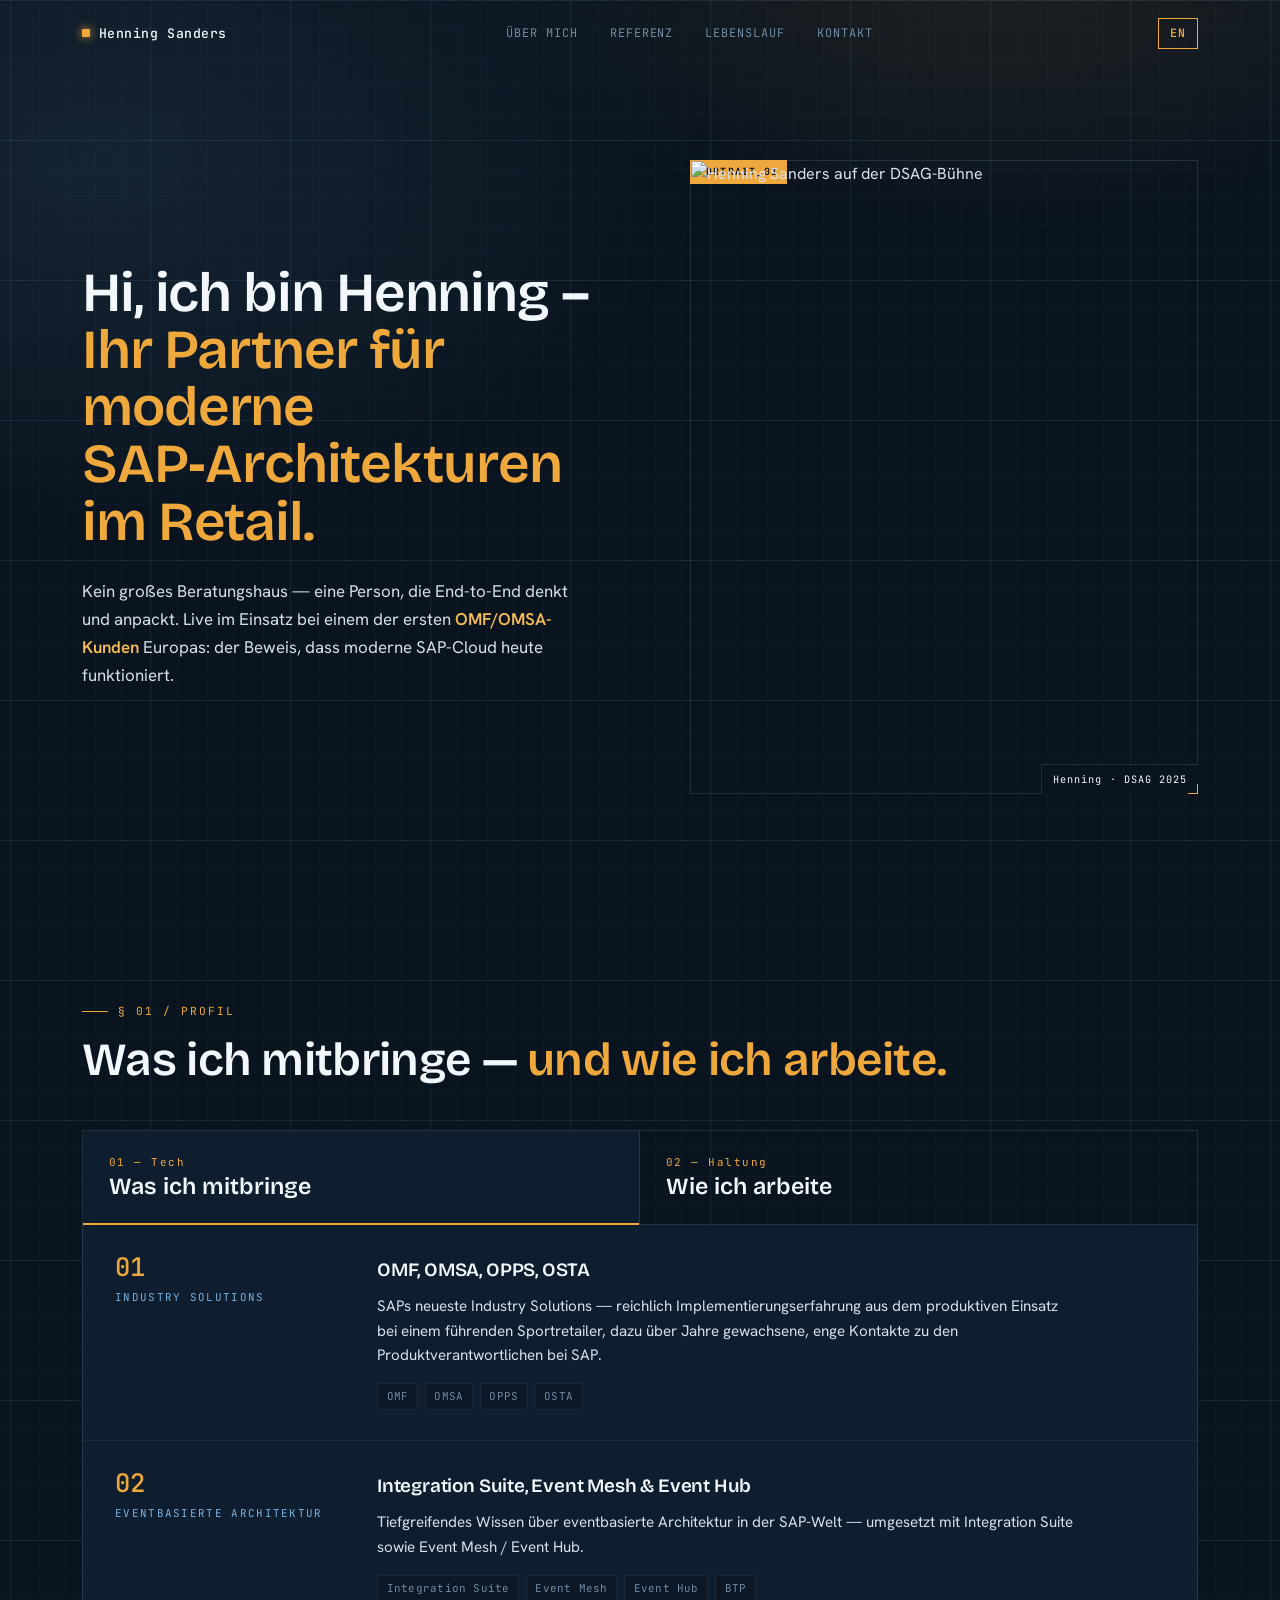
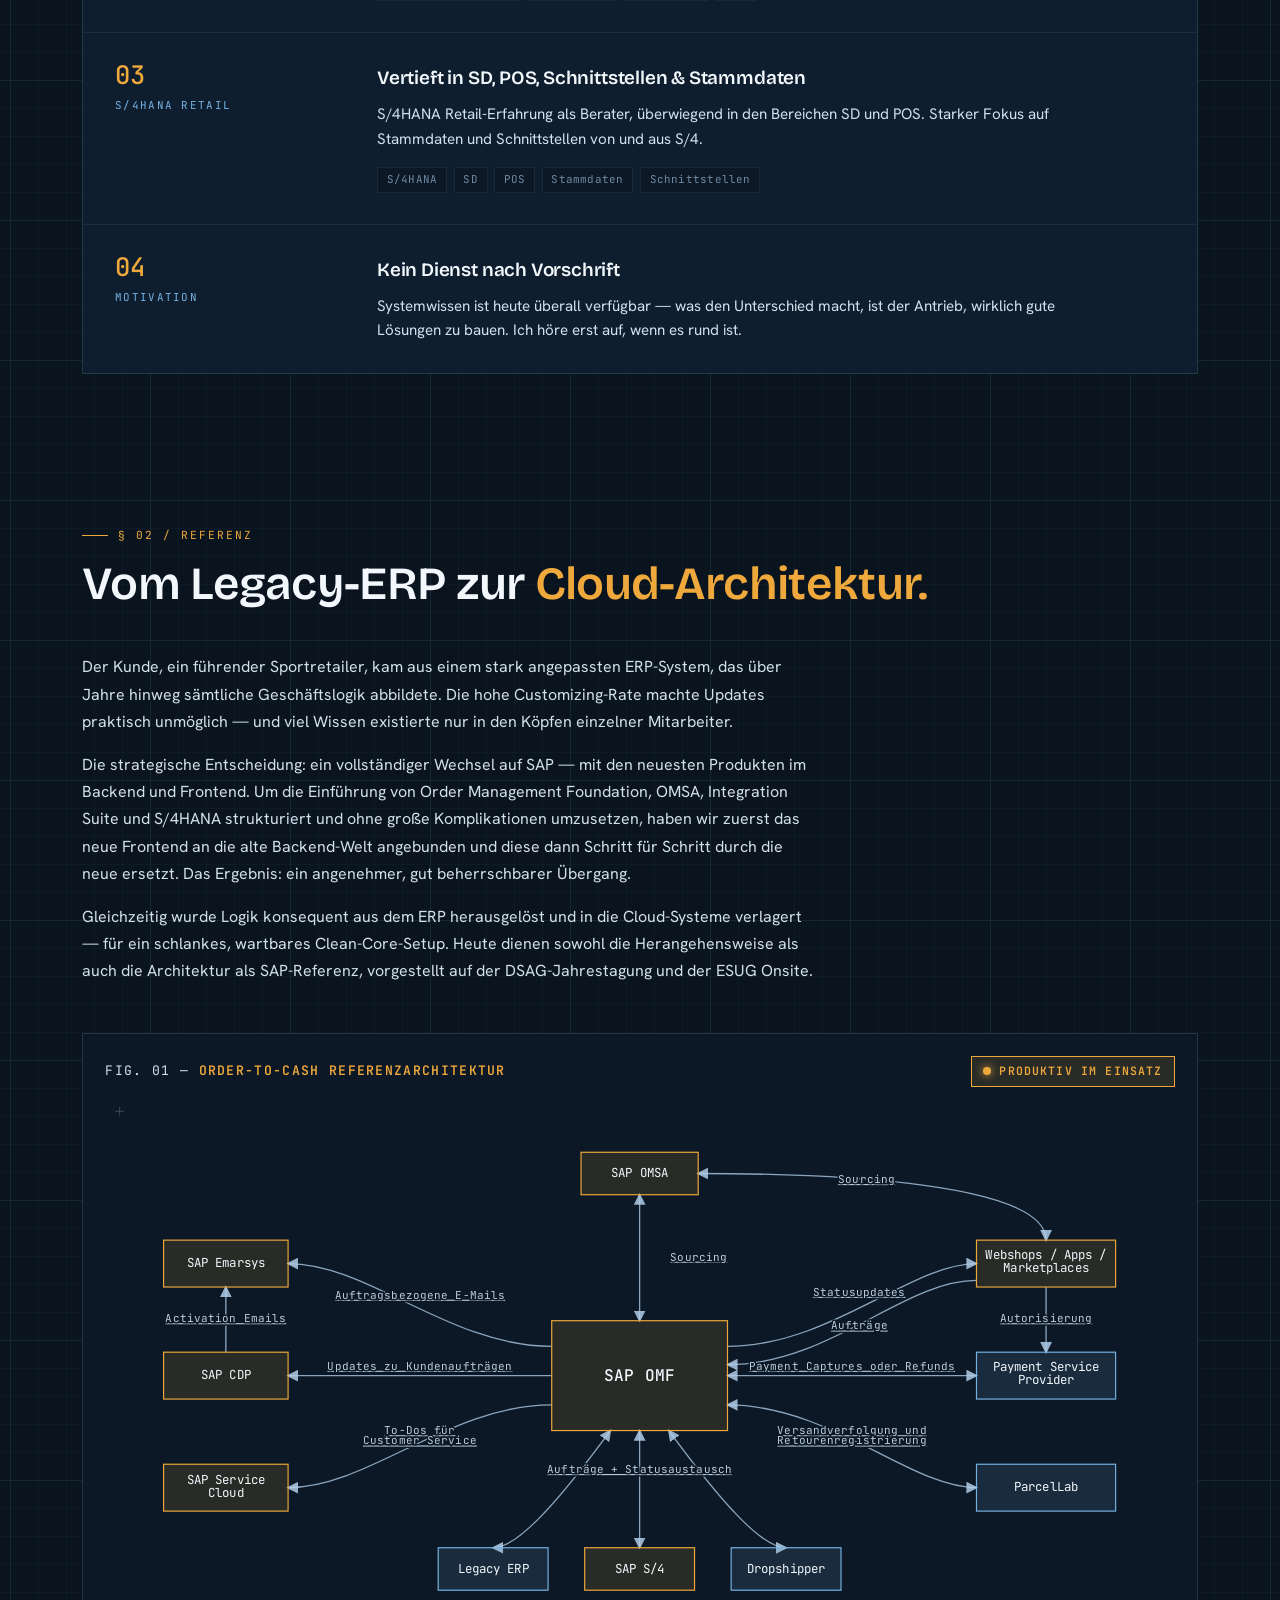
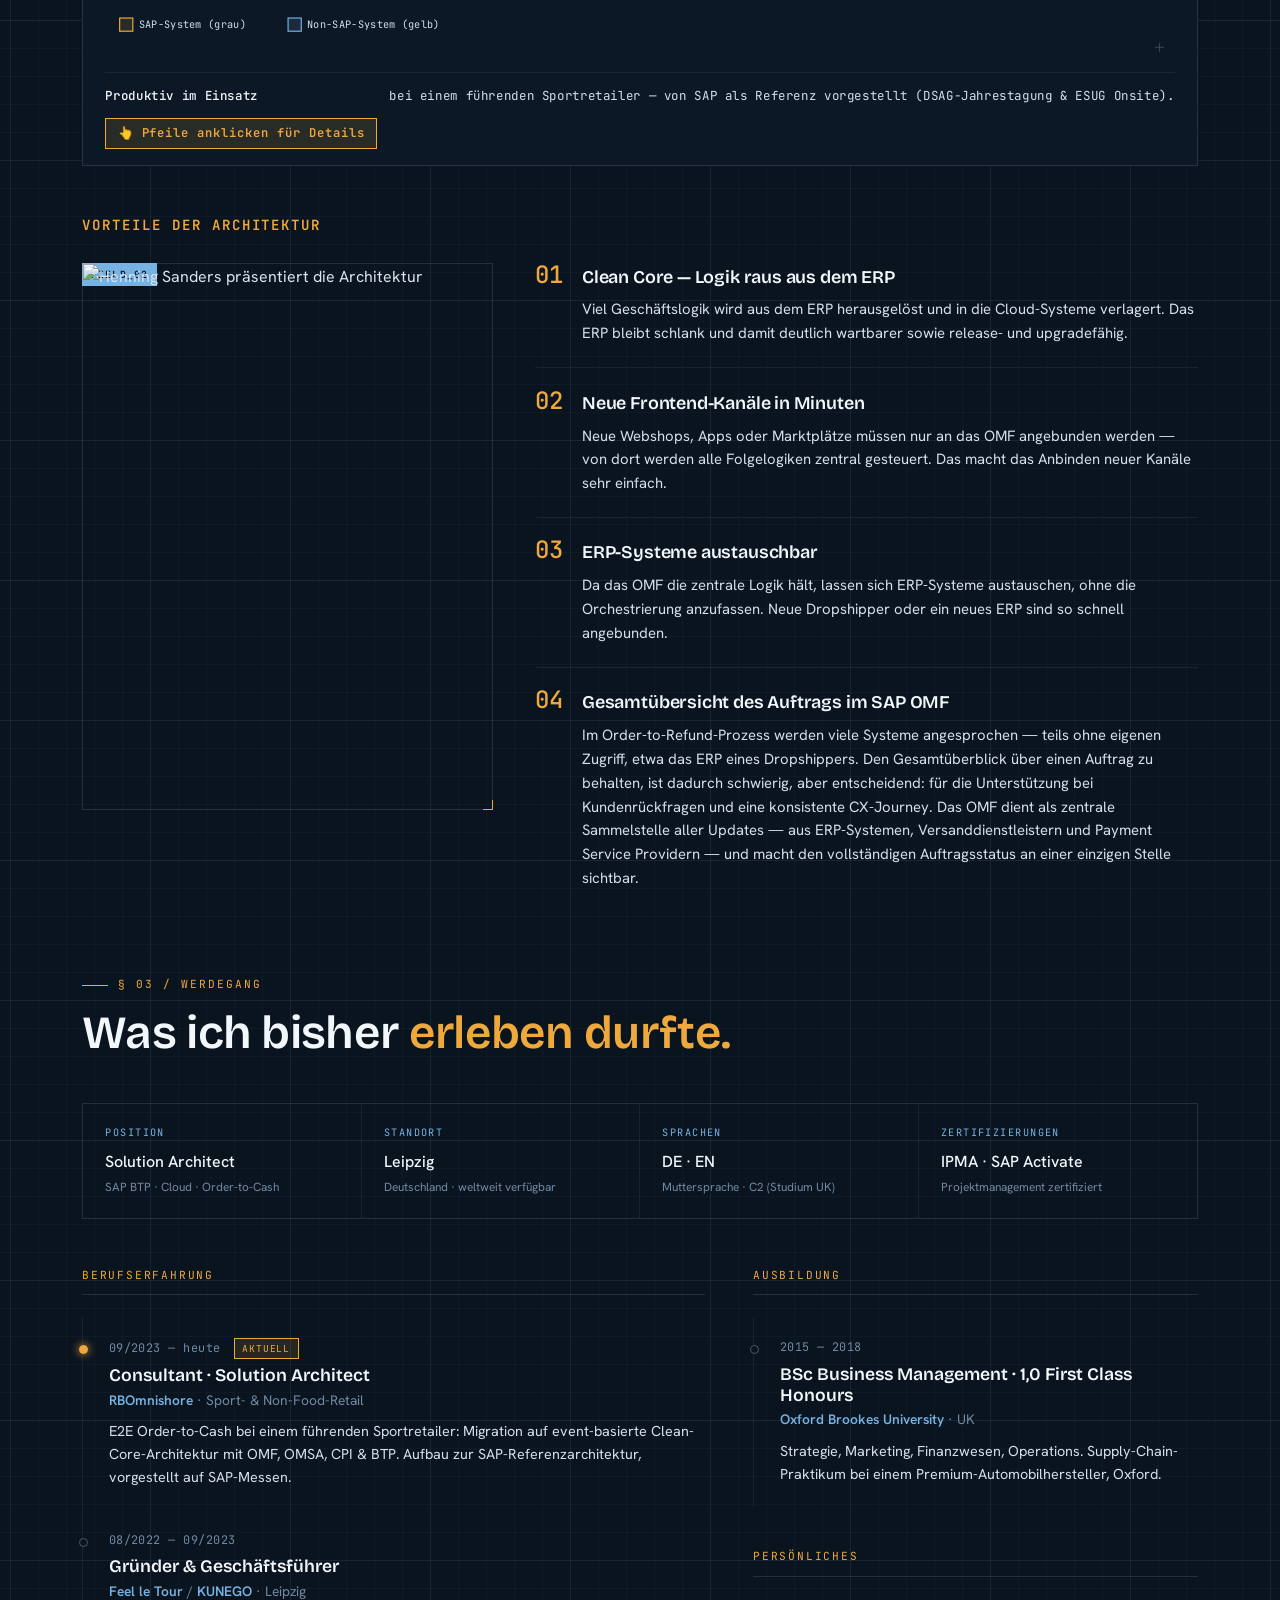
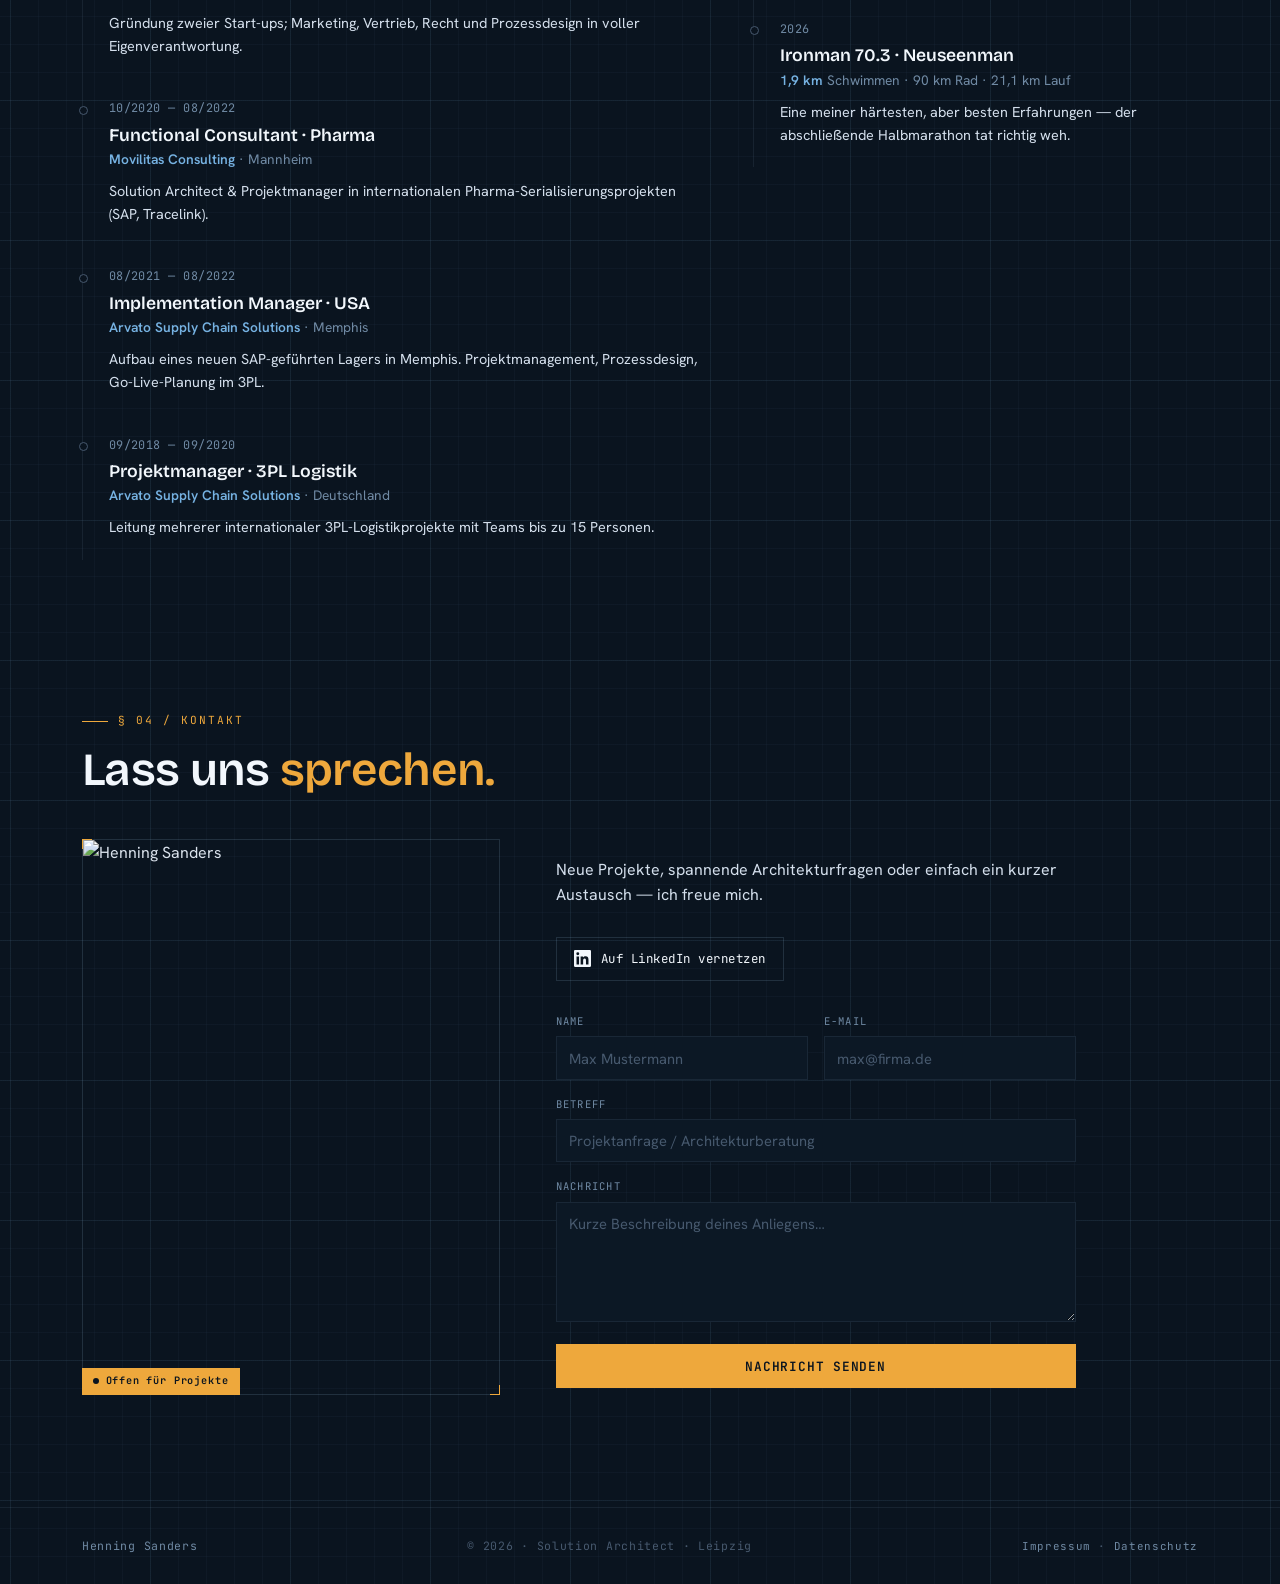
==== commit bf9c96cb: "Update index.html" ====
--- a/index.html
+++ b/index.html
@@ -575,11 +575,11 @@
 .foot-name{color:var(--ink-mute)}
 @media(max-width:520px){.foot-inner{flex-direction:column;gap:.6rem;text-align:center}}
 .lang-switch{
-  font-family:var(--mono);font-size:.72rem;letter-spacing:.1em;
-  color:var(--ink-mute);border:1px solid var(--line);
-  padding:.3rem .55rem;transition:.2s;margin-left:.4rem;
-}
-.lang-switch:hover{color:var(--accent);border-color:var(--accent)}
+  font-family:var(--mono);font-size:.72rem;letter-spacing:.12em;font-weight:600;
+  color:var(--accent);border:1px solid var(--accent);
+  padding:.35rem .65rem;transition:.2s;margin-left:.4rem;flex-shrink:0;
+}
+.lang-switch:hover{color:#0a141f;background:var(--accent)}
 </style>
 </head>
 <body>
@@ -595,8 +595,7 @@
     </div>
     <a href="en.html" class="lang-switch" title="English version">EN</a>
   </div>
-
-<!-- HERO -->
+</nav>
 <section class="hero" id="hero">
   <div class="hero-text">
 
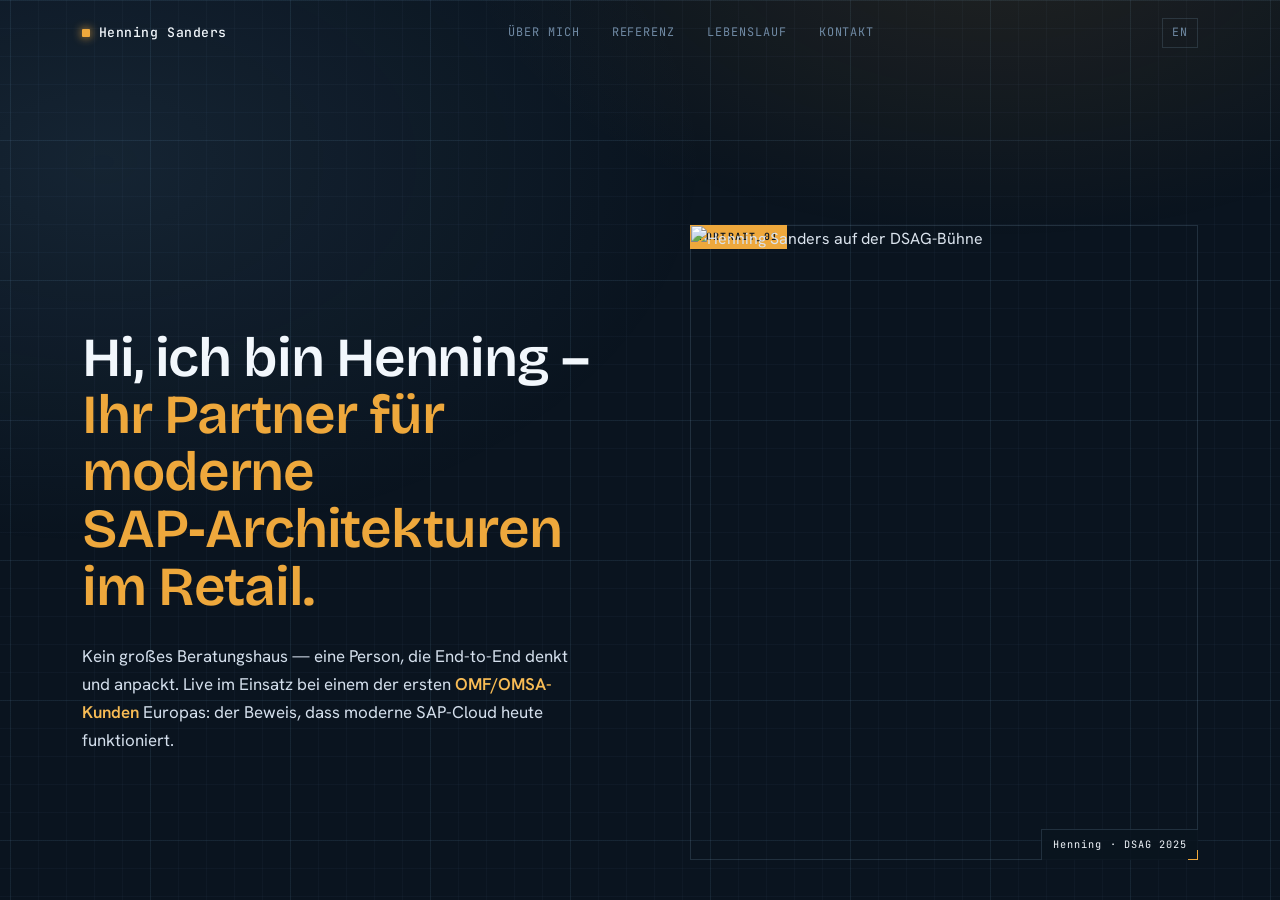
==== commit 485477b6: "Update index.html" ====
--- a/index.html
+++ b/index.html
@@ -575,11 +575,11 @@
 .foot-name{color:var(--ink-mute)}
 @media(max-width:520px){.foot-inner{flex-direction:column;gap:.6rem;text-align:center}}
 .lang-switch{
-  font-family:var(--mono);font-size:.72rem;letter-spacing:.12em;font-weight:600;
-  color:var(--accent);border:1px solid var(--accent);
-  padding:.35rem .65rem;transition:.2s;margin-left:.4rem;flex-shrink:0;
-}
-.lang-switch:hover{color:#0a141f;background:var(--accent)}
+  font-family:var(--mono);font-size:.72rem;letter-spacing:.1em;
+  color:var(--ink-mute);border:1px solid var(--line);
+  padding:.3rem .55rem;transition:.2s;margin-left:.4rem;
+}
+.lang-switch:hover{color:var(--accent);border-color:var(--accent)}
 </style>
 </head>
 <body>
@@ -595,7 +595,8 @@
     </div>
     <a href="en.html" class="lang-switch" title="English version">EN</a>
   </div>
-</nav>
+
+<!-- HERO -->
 <section class="hero" id="hero">
   <div class="hero-text">
 
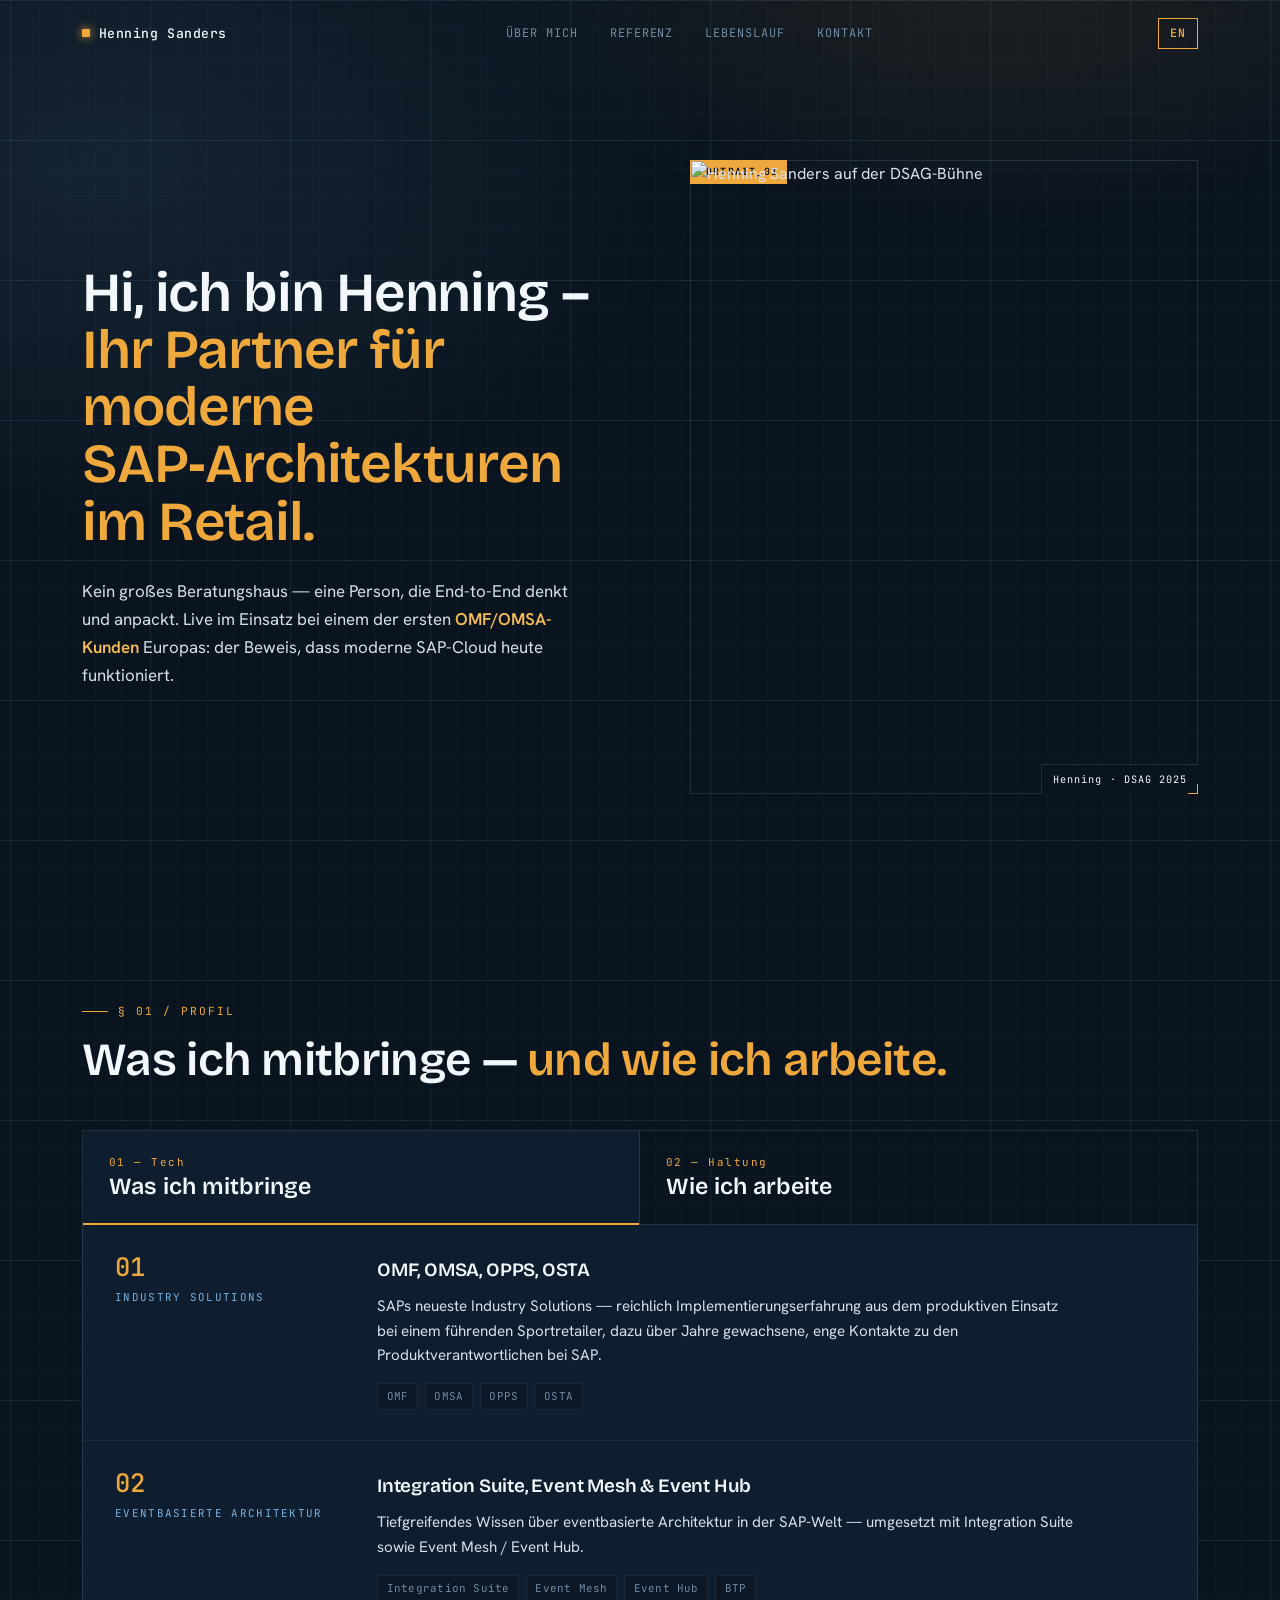
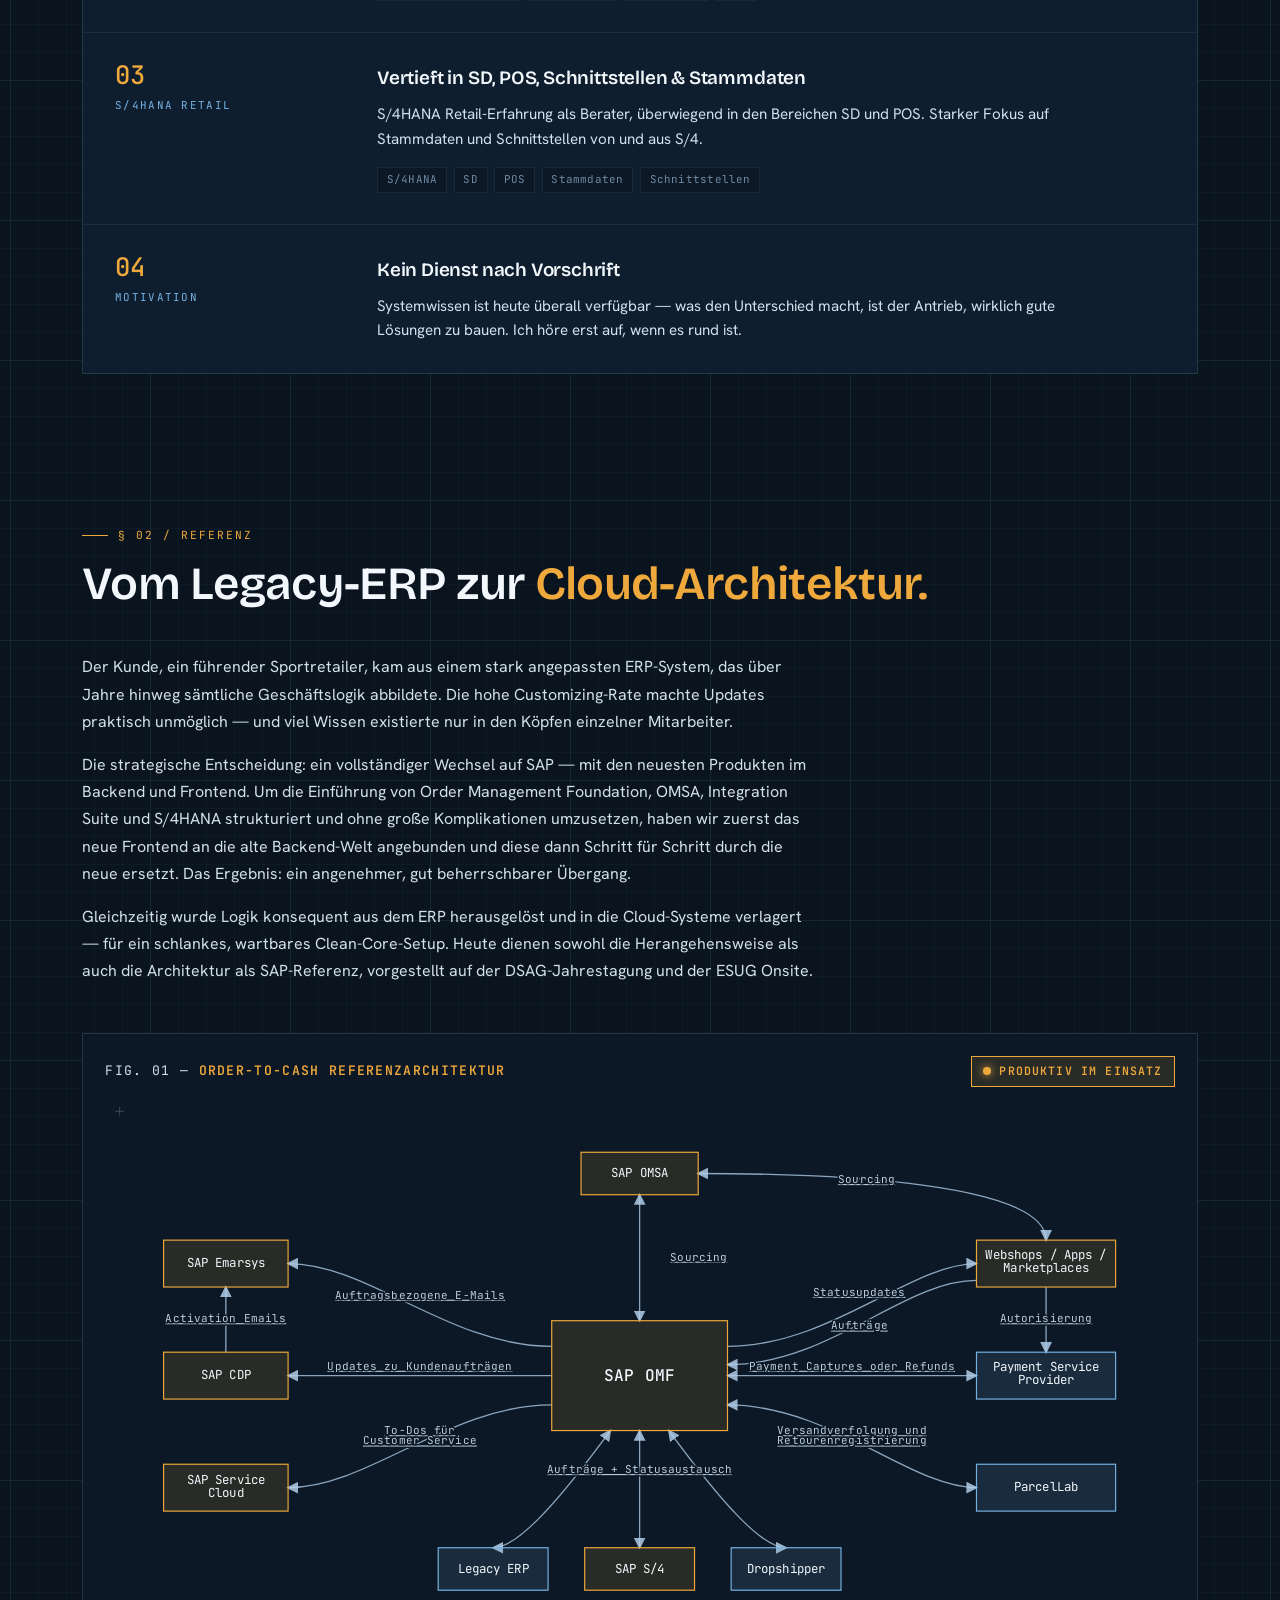
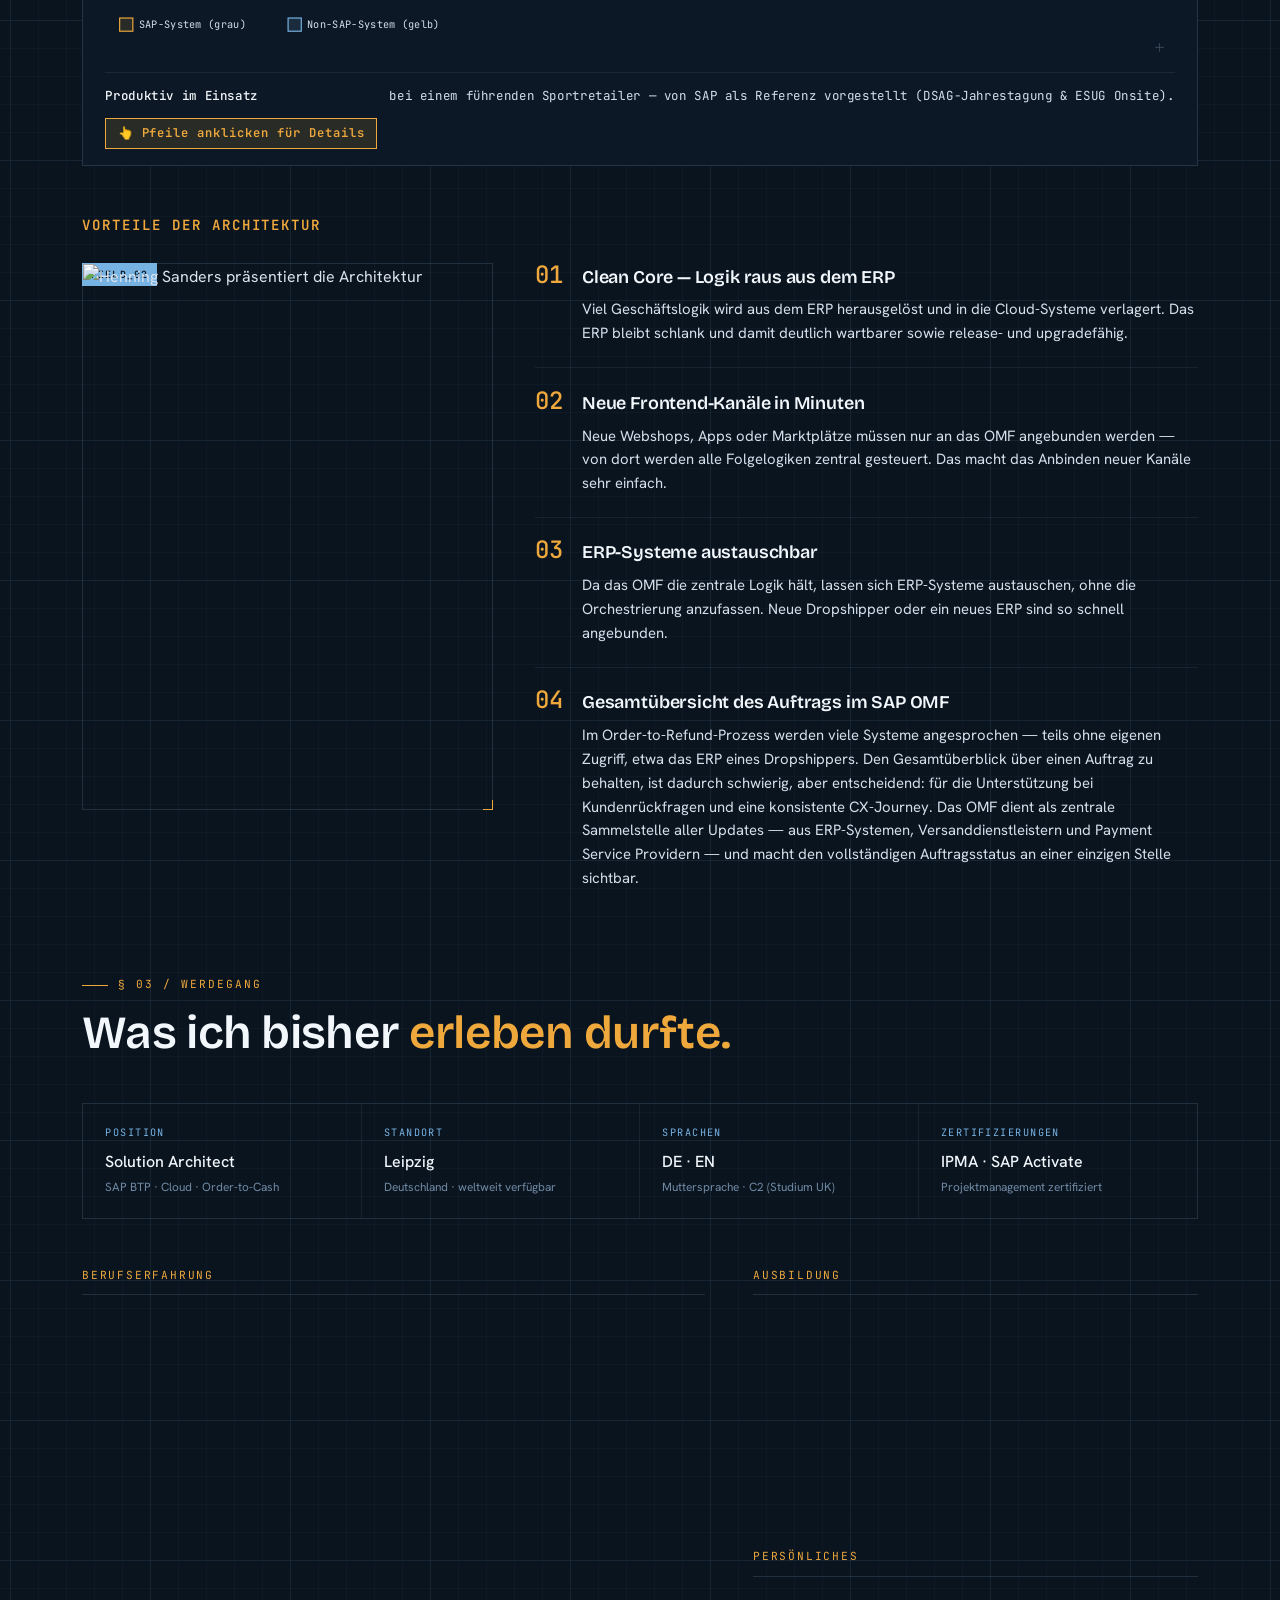
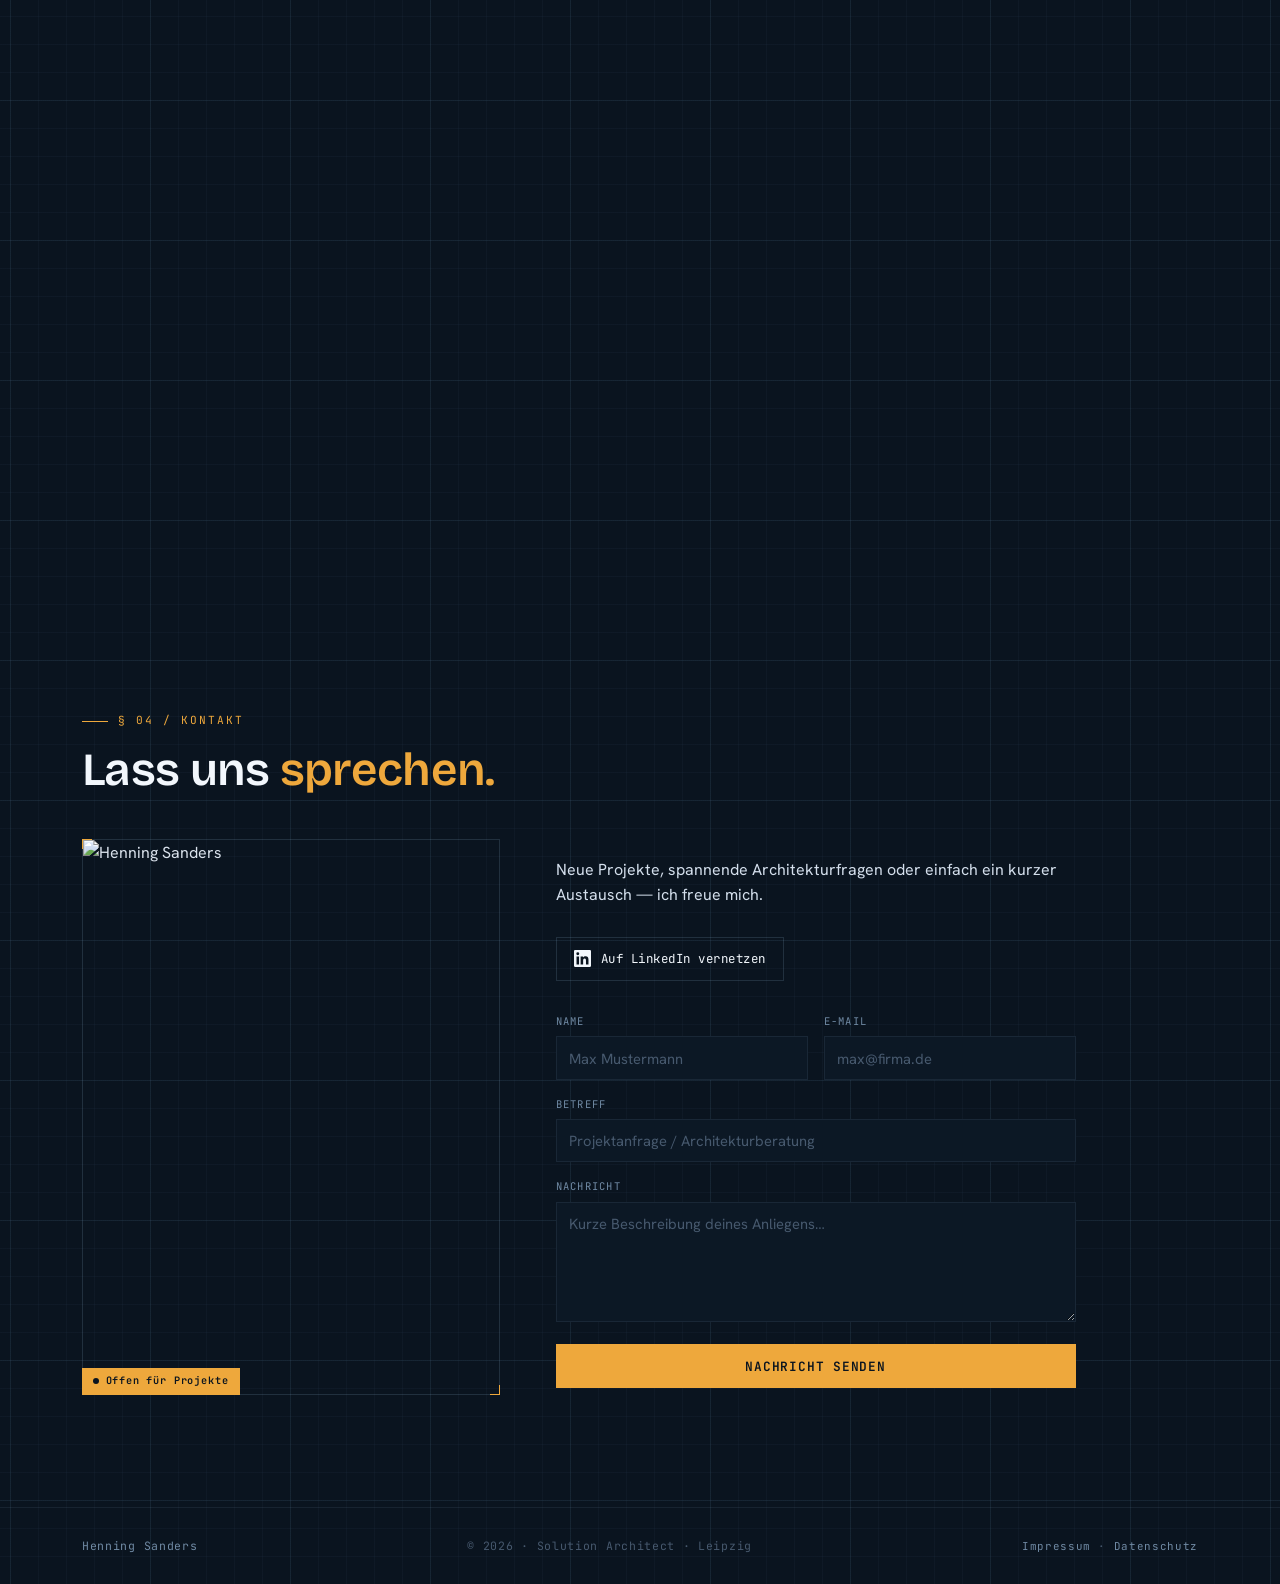
==== commit 50db8cee: "Update index.html" ====
--- a/index.html
+++ b/index.html
@@ -575,11 +575,11 @@
 .foot-name{color:var(--ink-mute)}
 @media(max-width:520px){.foot-inner{flex-direction:column;gap:.6rem;text-align:center}}
 .lang-switch{
-  font-family:var(--mono);font-size:.72rem;letter-spacing:.1em;
-  color:var(--ink-mute);border:1px solid var(--line);
-  padding:.3rem .55rem;transition:.2s;margin-left:.4rem;
-}
-.lang-switch:hover{color:var(--accent);border-color:var(--accent)}
+  font-family:var(--mono);font-size:.72rem;letter-spacing:.12em;font-weight:600;
+  color:var(--accent);border:1px solid var(--accent);
+  padding:.35rem .65rem;transition:.2s;margin-left:.4rem;flex-shrink:0;
+}
+.lang-switch:hover{color:#0a141f;background:var(--accent)}
 </style>
 </head>
 <body>
@@ -595,8 +595,7 @@
     </div>
     <a href="en.html" class="lang-switch" title="English version">EN</a>
   </div>
-
-<!-- HERO -->
+</nav>
 <section class="hero" id="hero">
   <div class="hero-text">
 
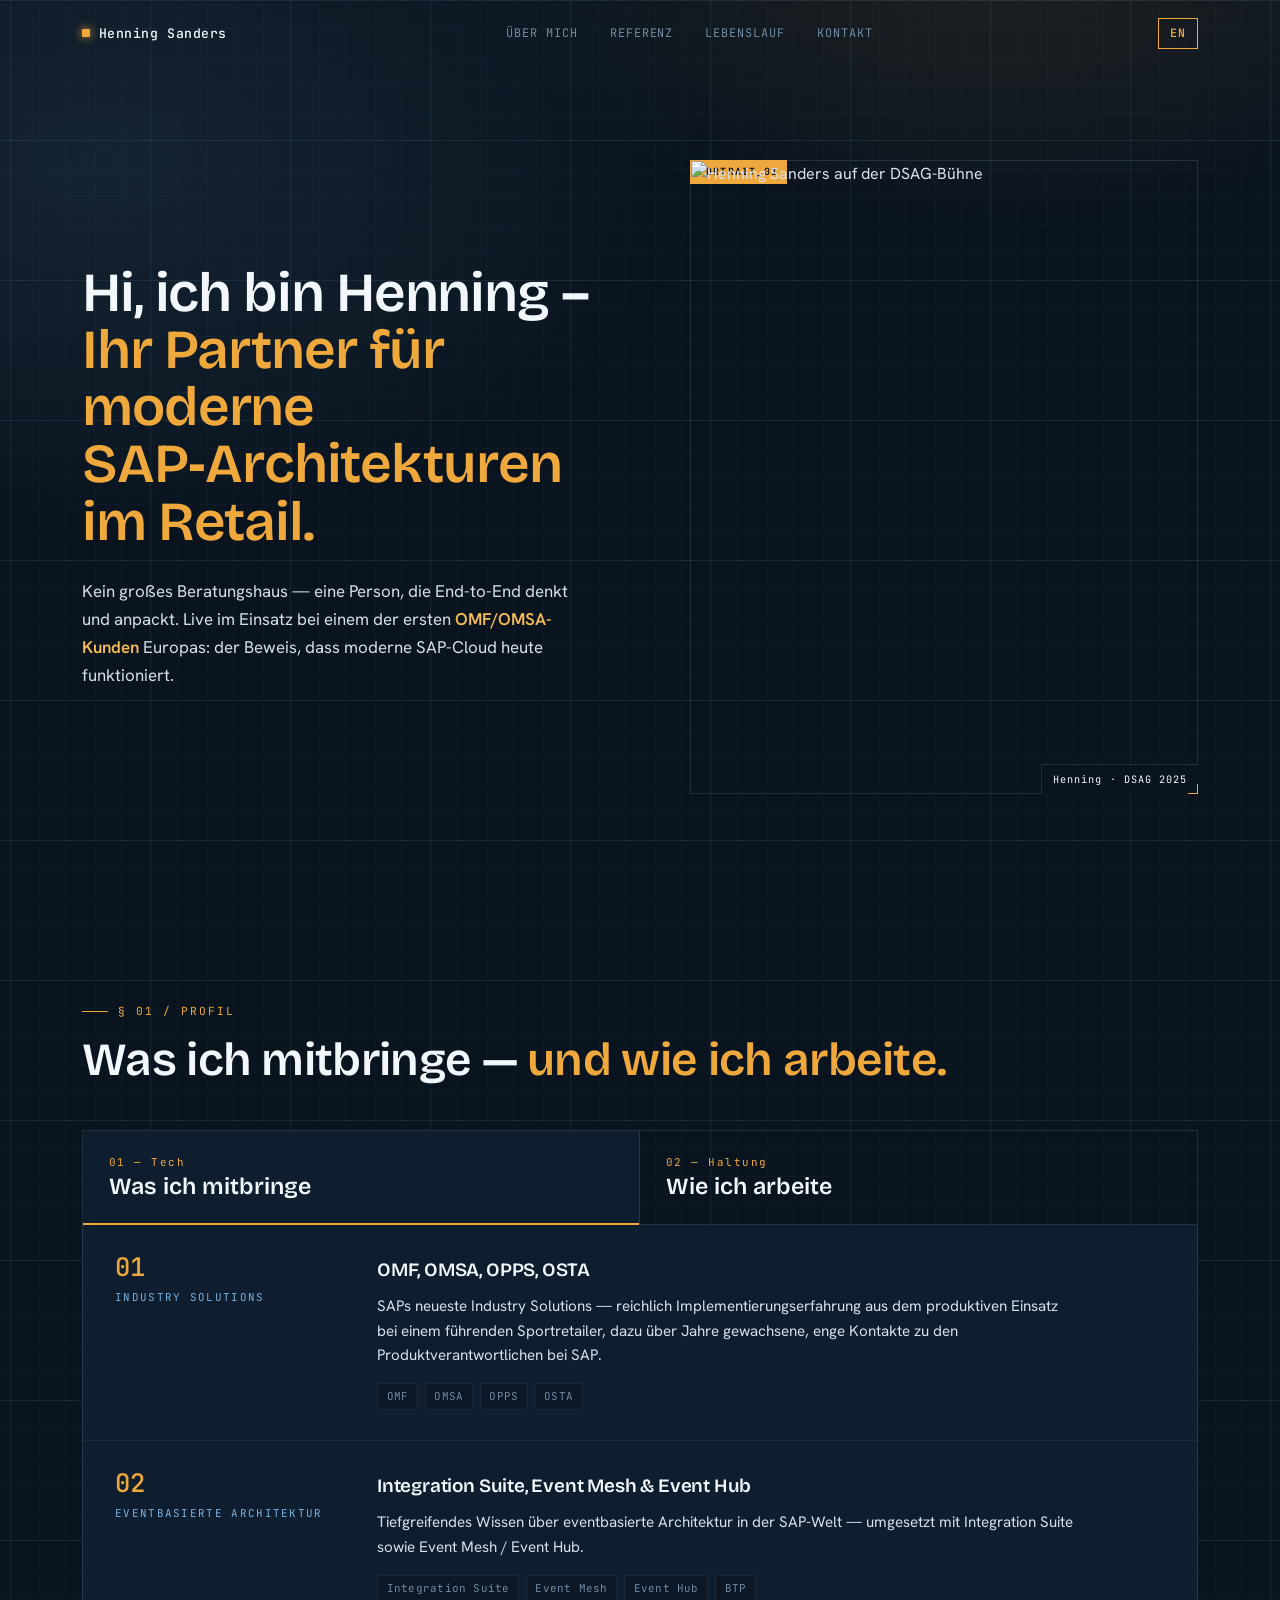
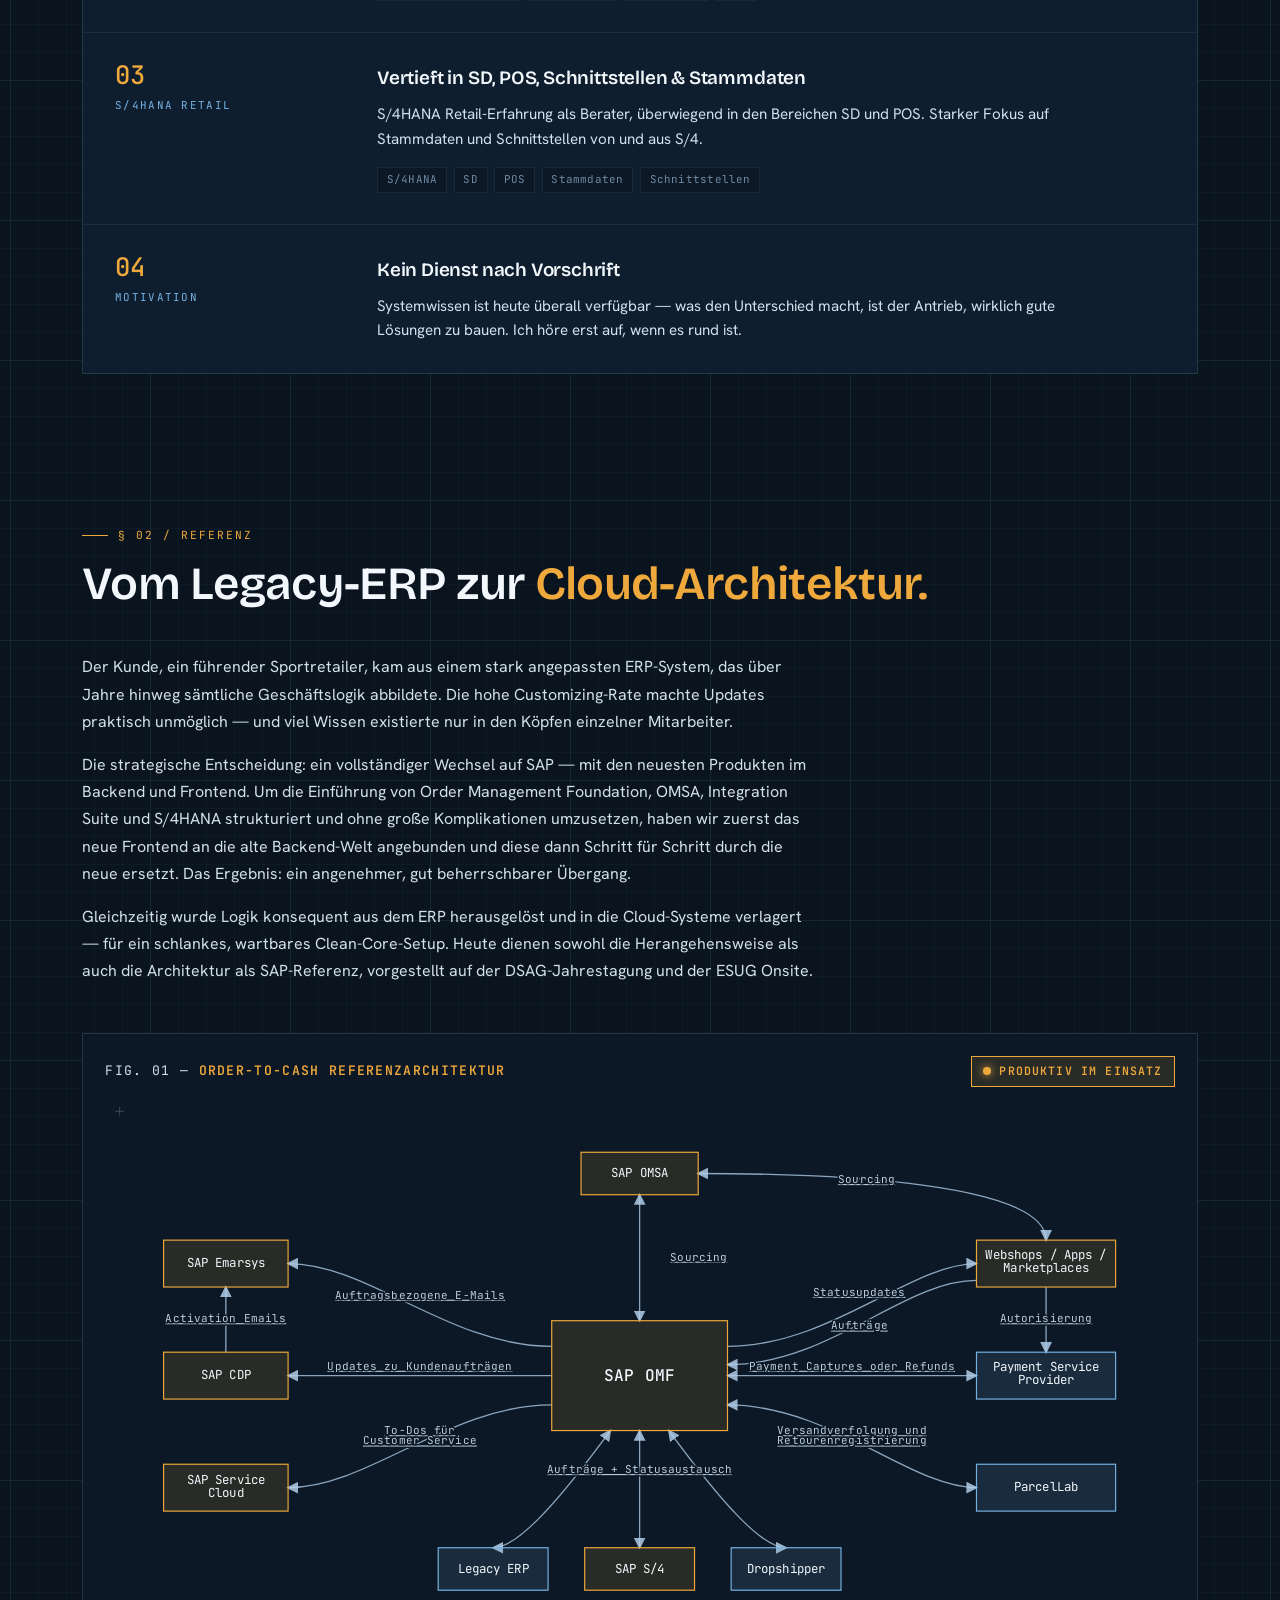
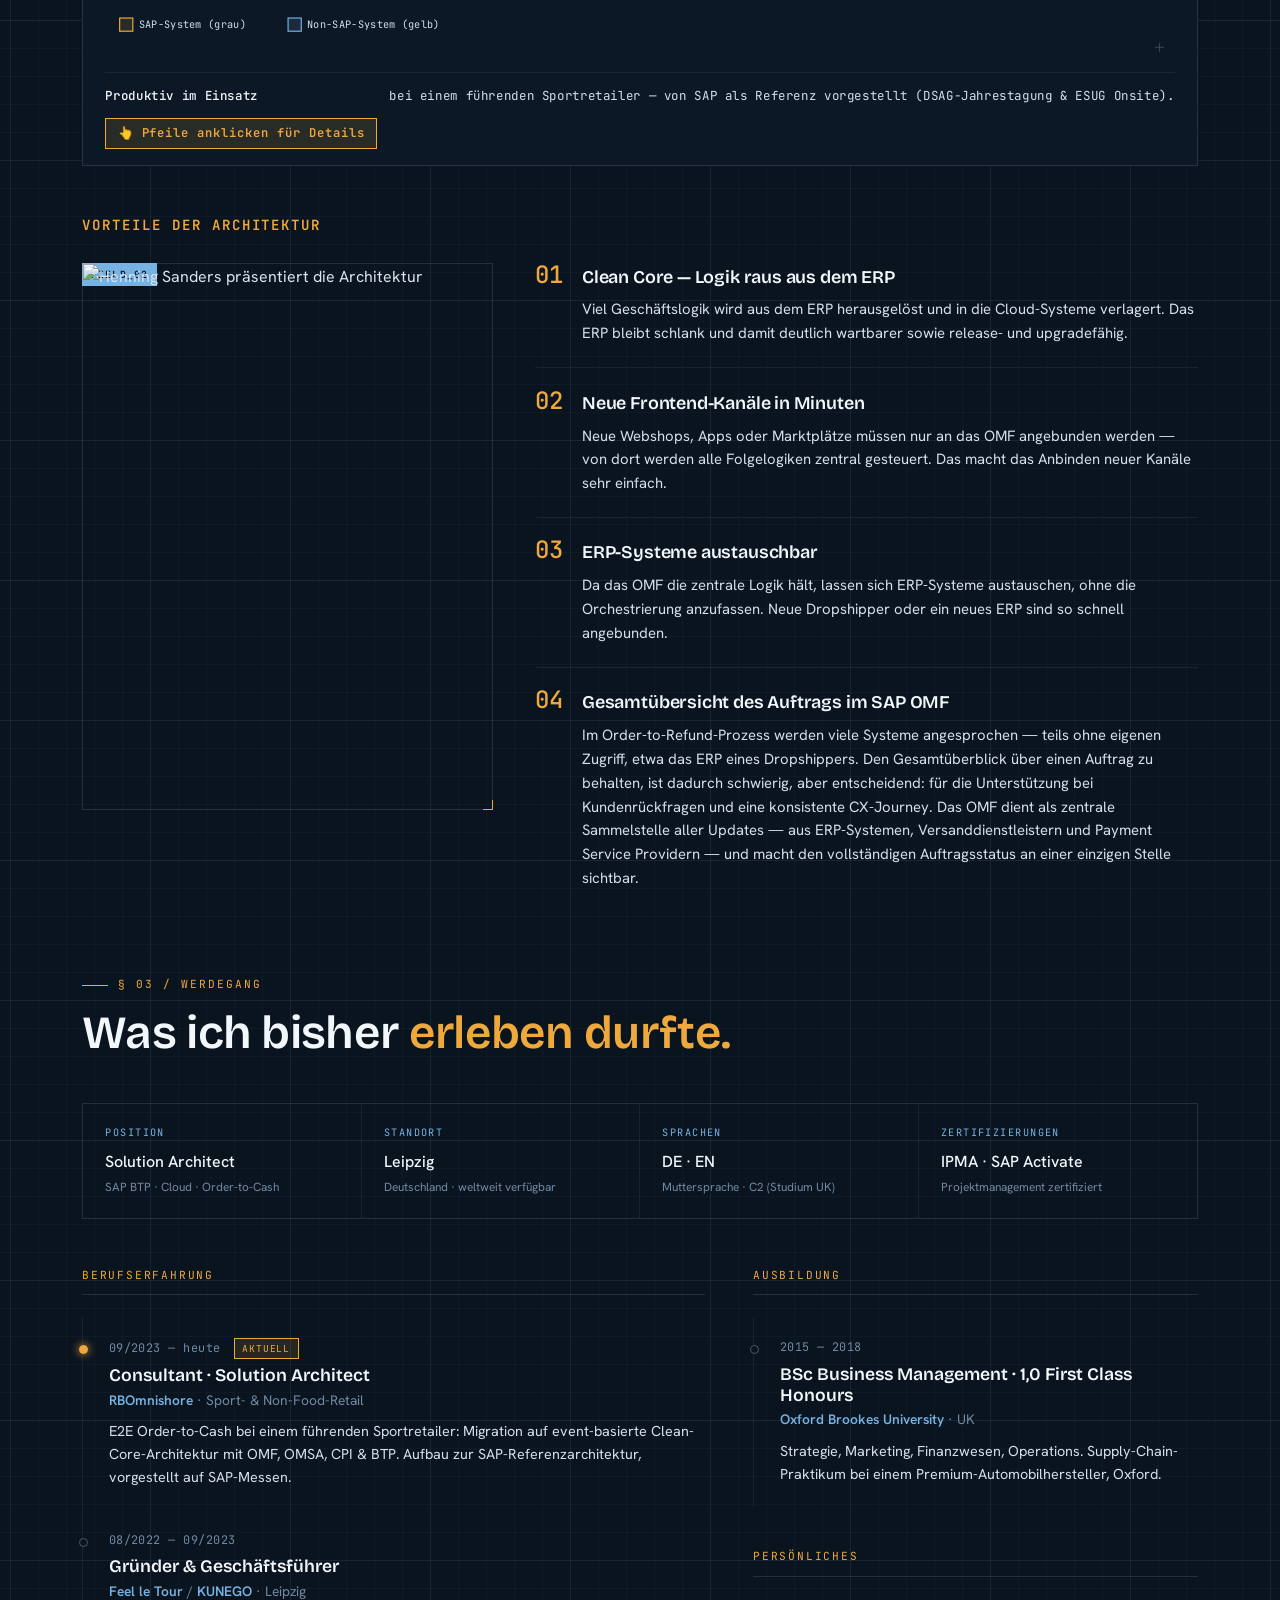
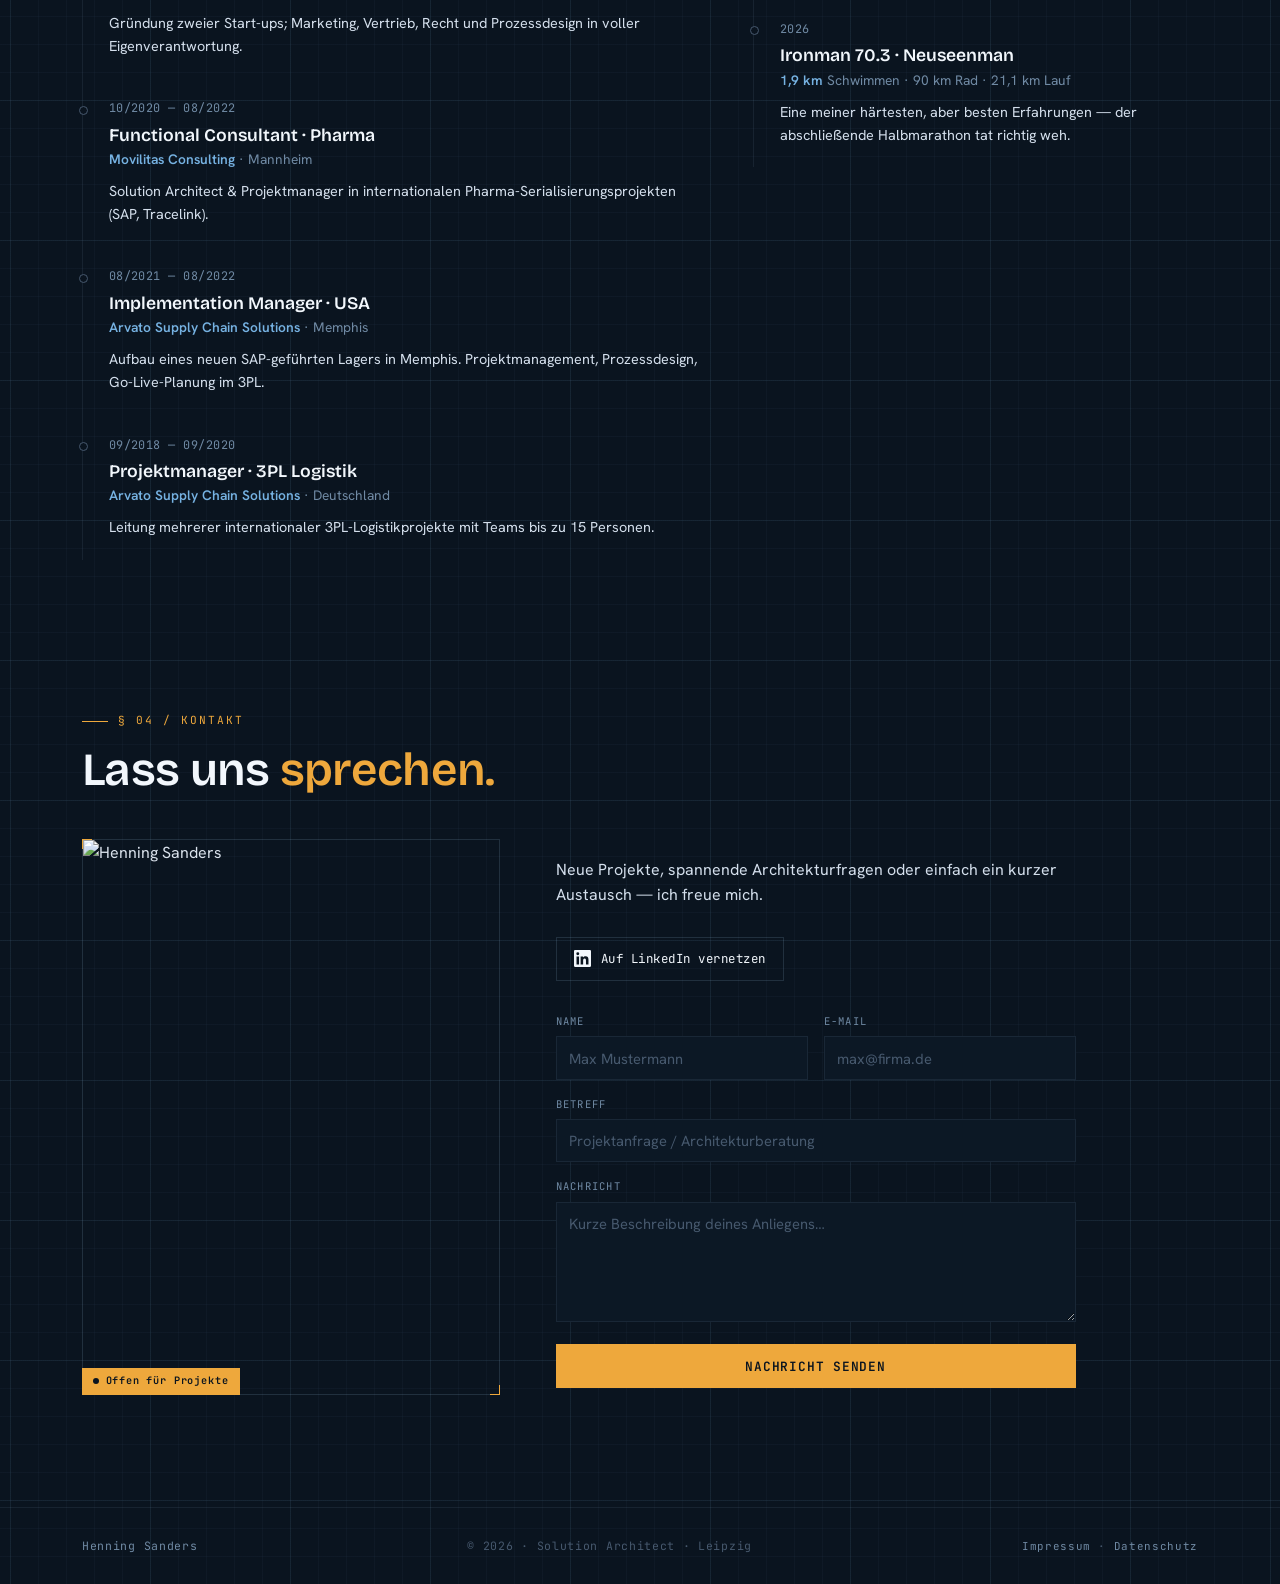
==== commit 344e4543: "Update index.html" ====
--- a/index.html
+++ b/index.html
@@ -1148,7 +1148,7 @@
     <div class="vorteile-grid">
       <div class="vorteile-photo tech-frame">
         <span class="frame-tag">FIELD_02</span>
-        <img src="https://raw.githubusercontent.com/HenningSanders/Webseite/main/191%20-%20Bernd%20Alsleben%20%28193%20von%20796%29.jpg" alt="Henning Sanders präsentiert die Architektur" loading="lazy">
+        <img src="https://raw.githubusercontent.com/HenningSanders/Webseite/main/DSAGHandelstageHenning.jpg" alt="Henning Sanders präsentiert die Architektur" loading="lazy">
       </div>
       <div class="vorteile-list">
         <div class="vorteil reveal">
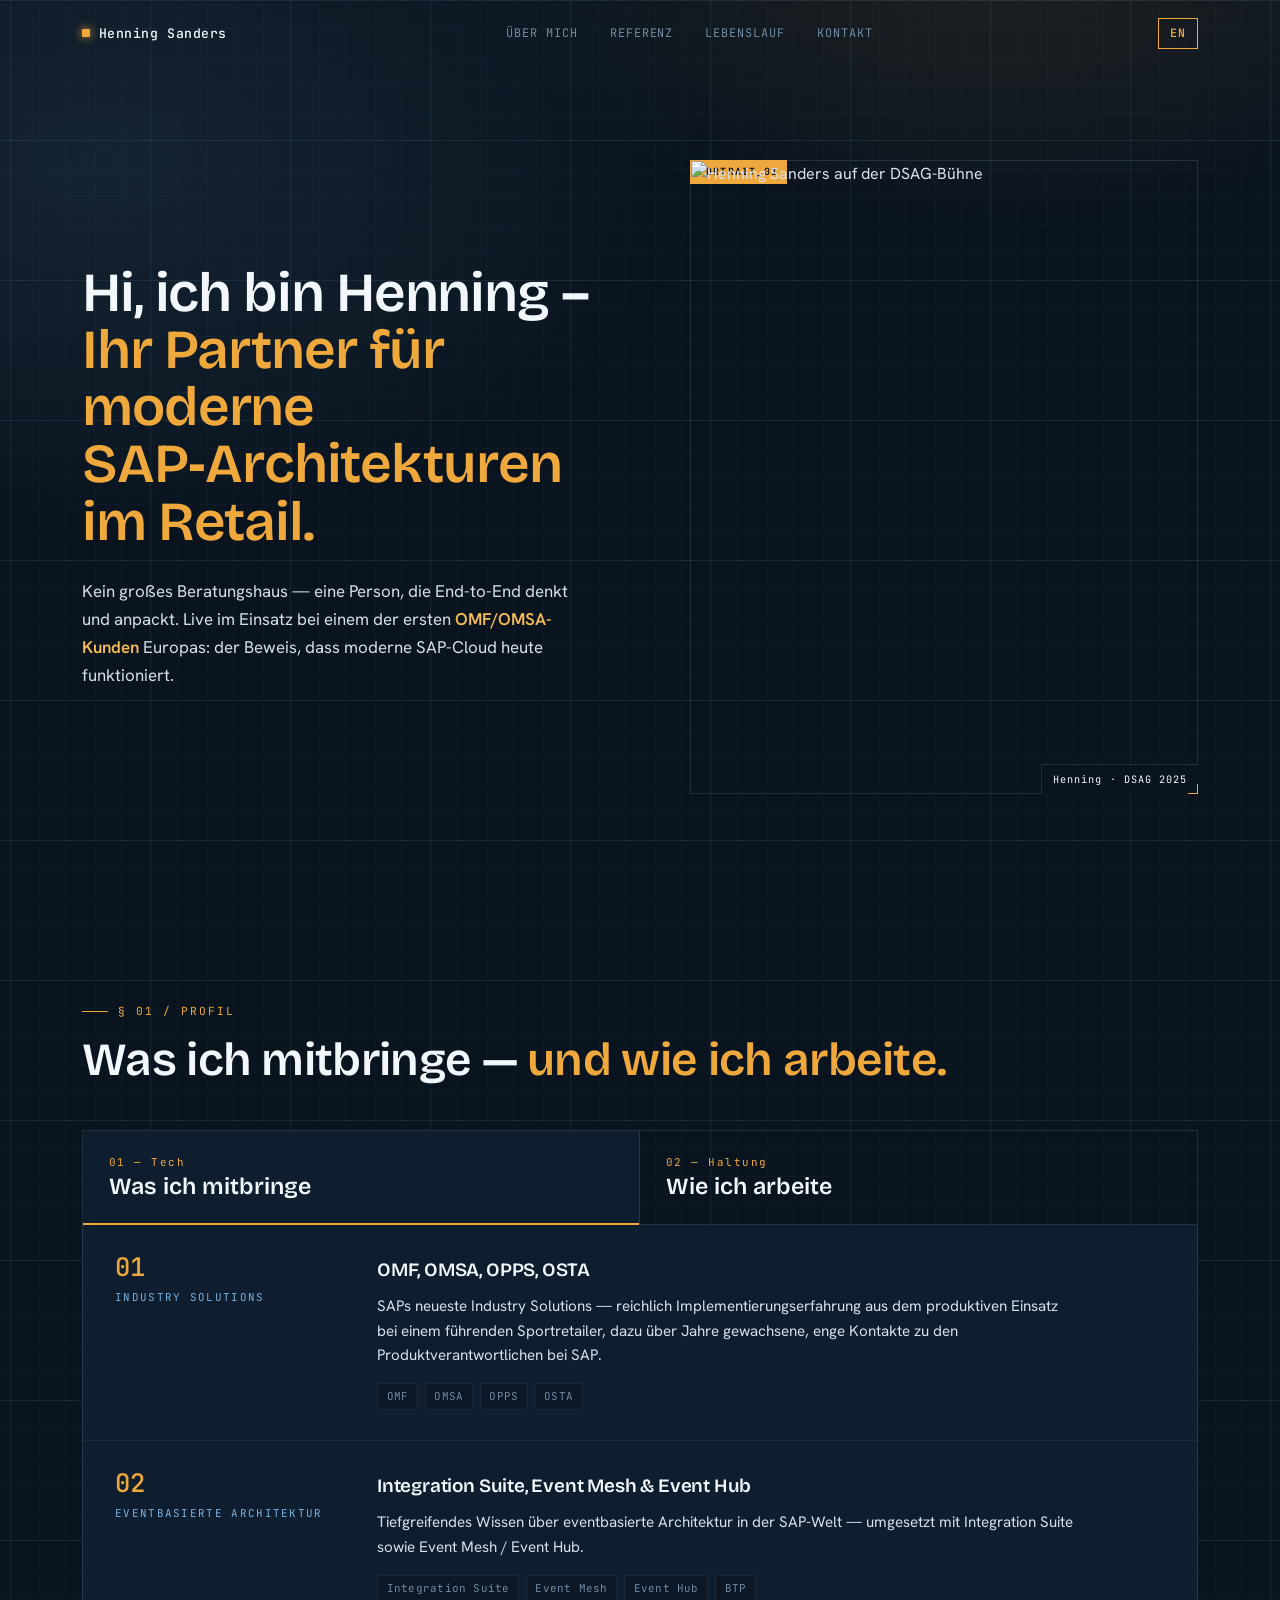
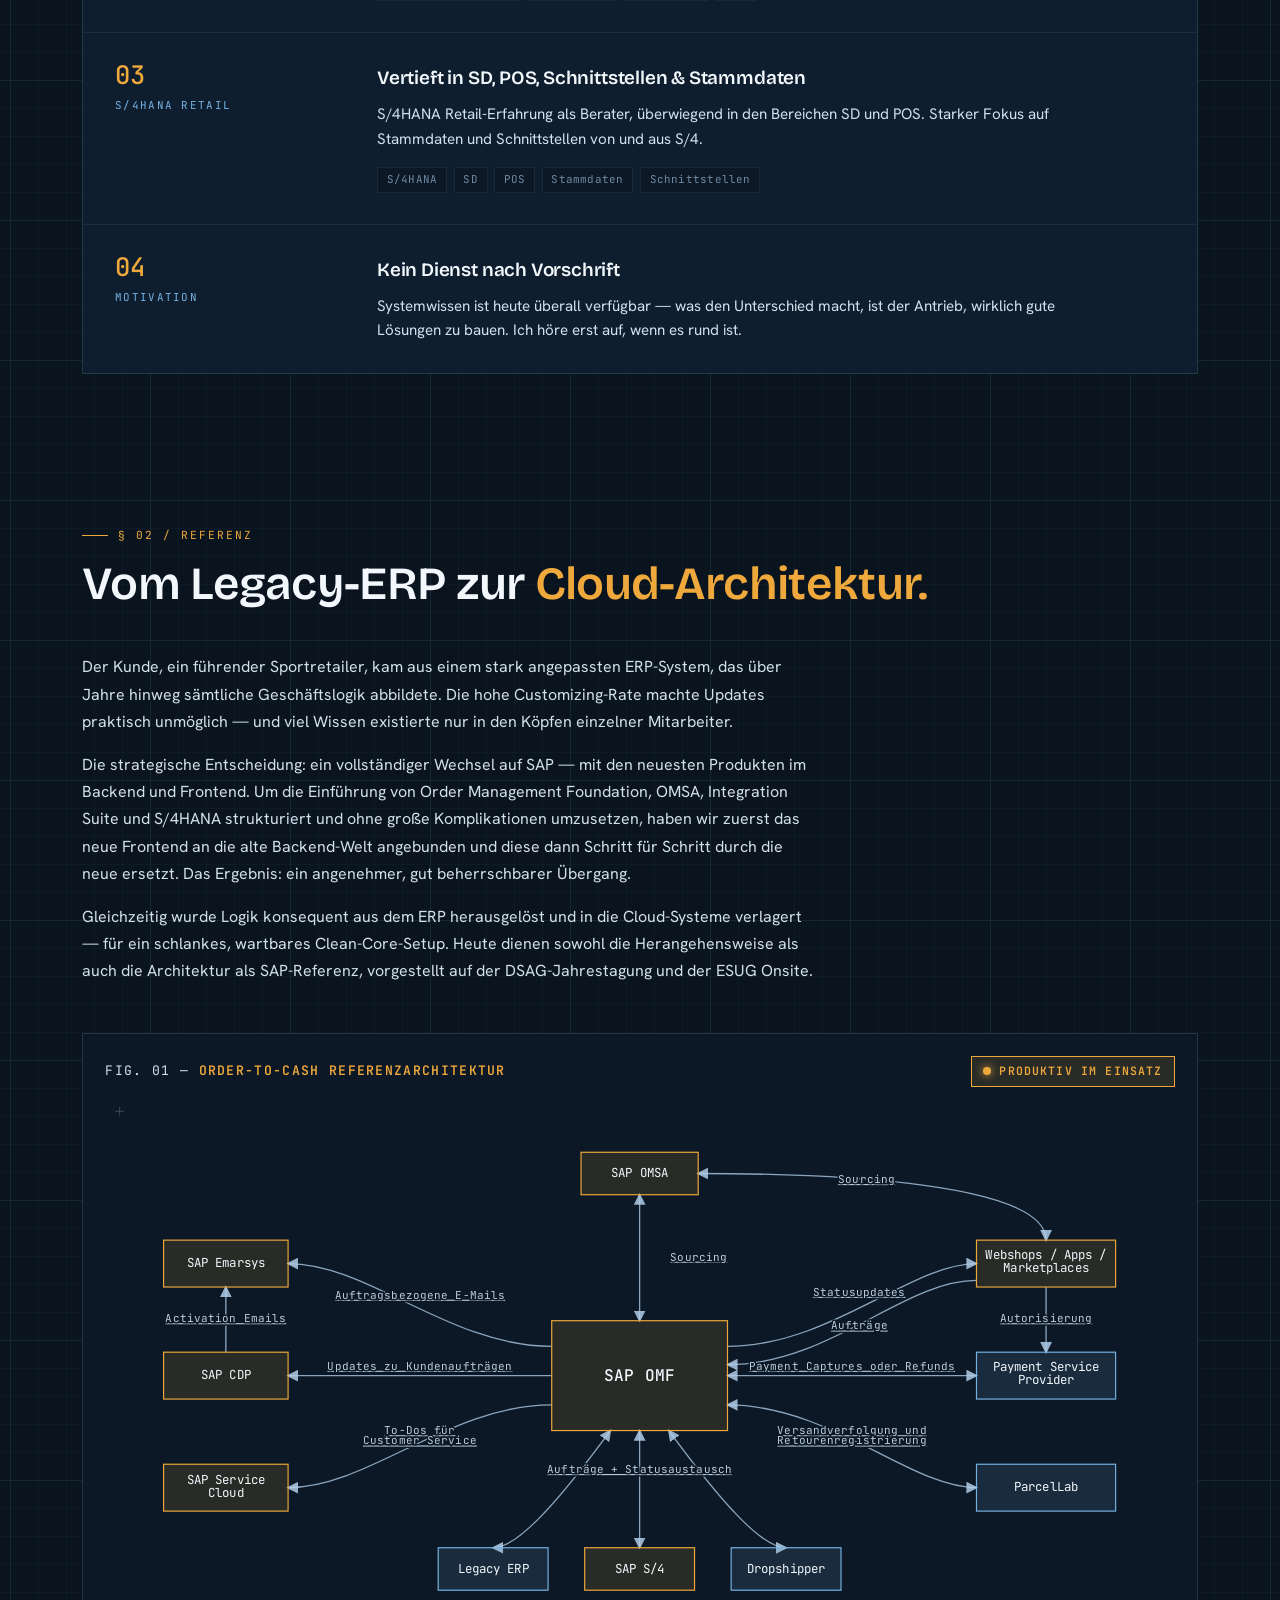
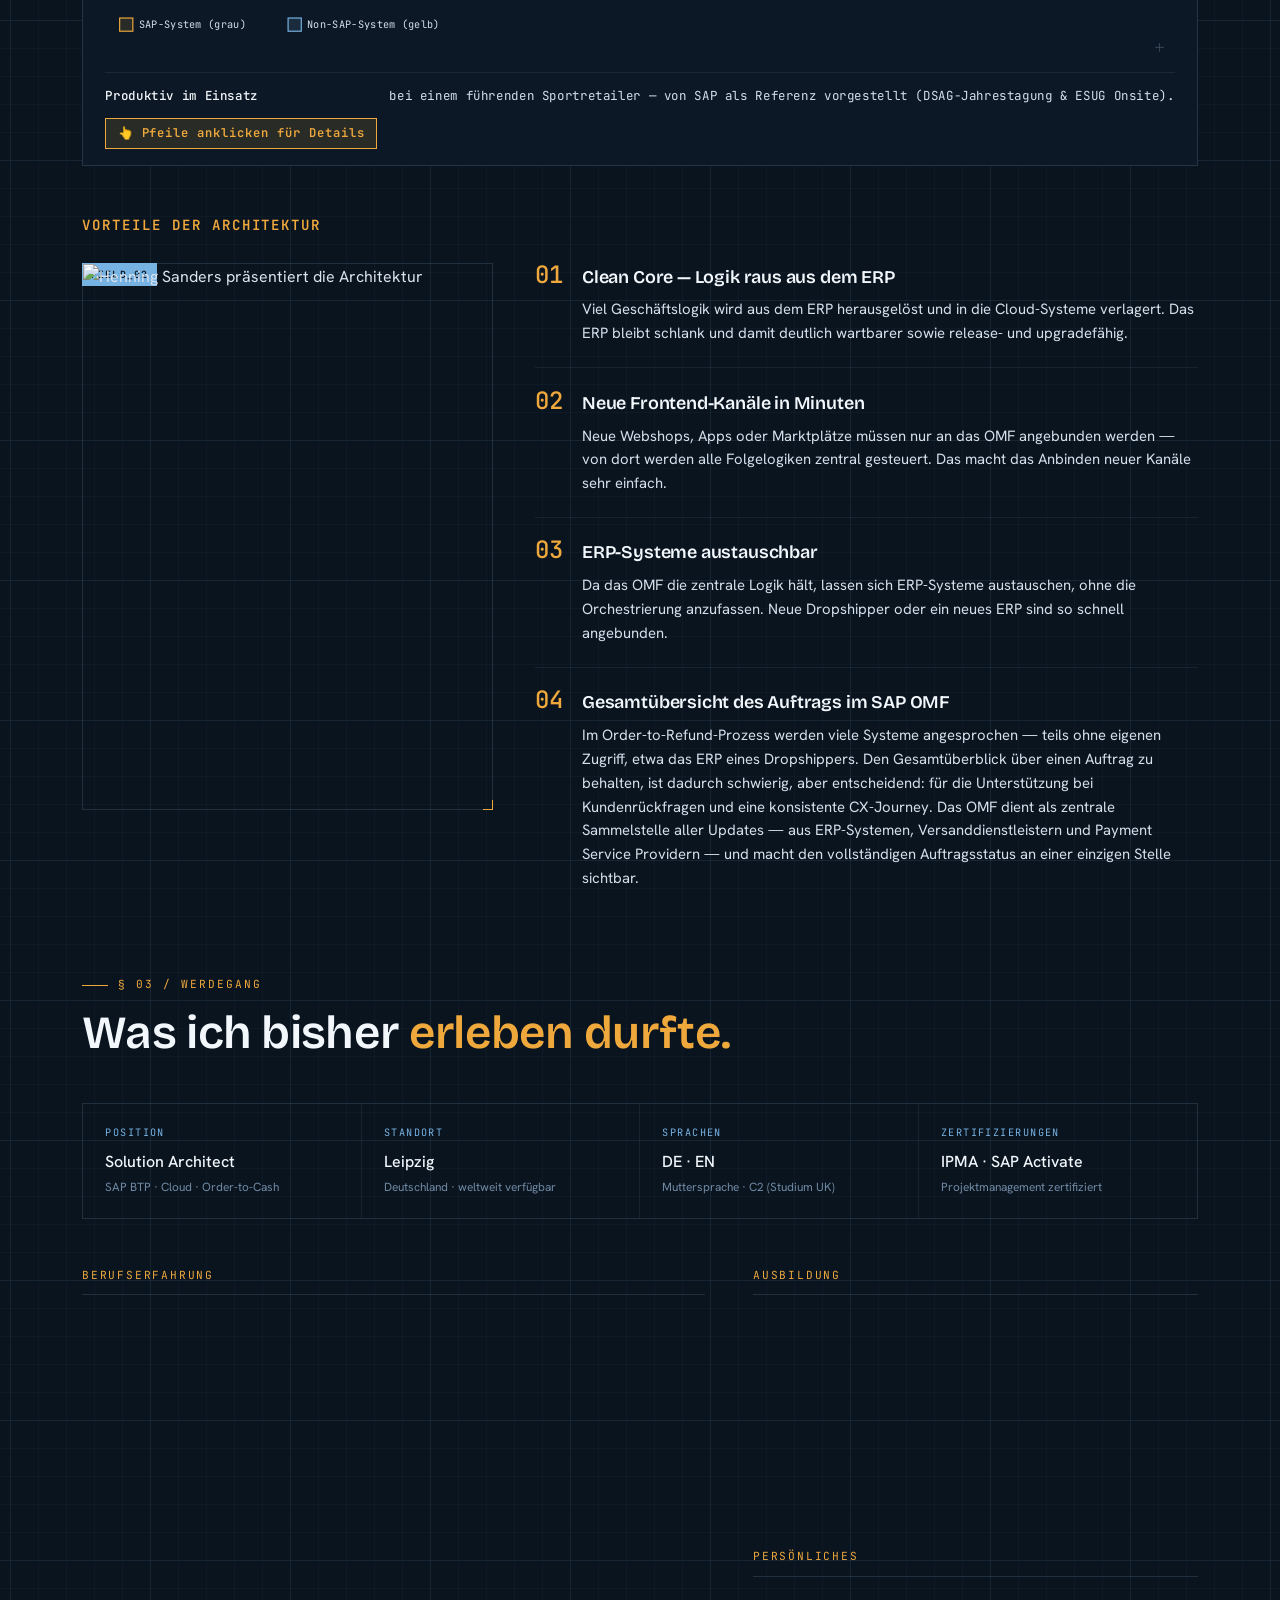
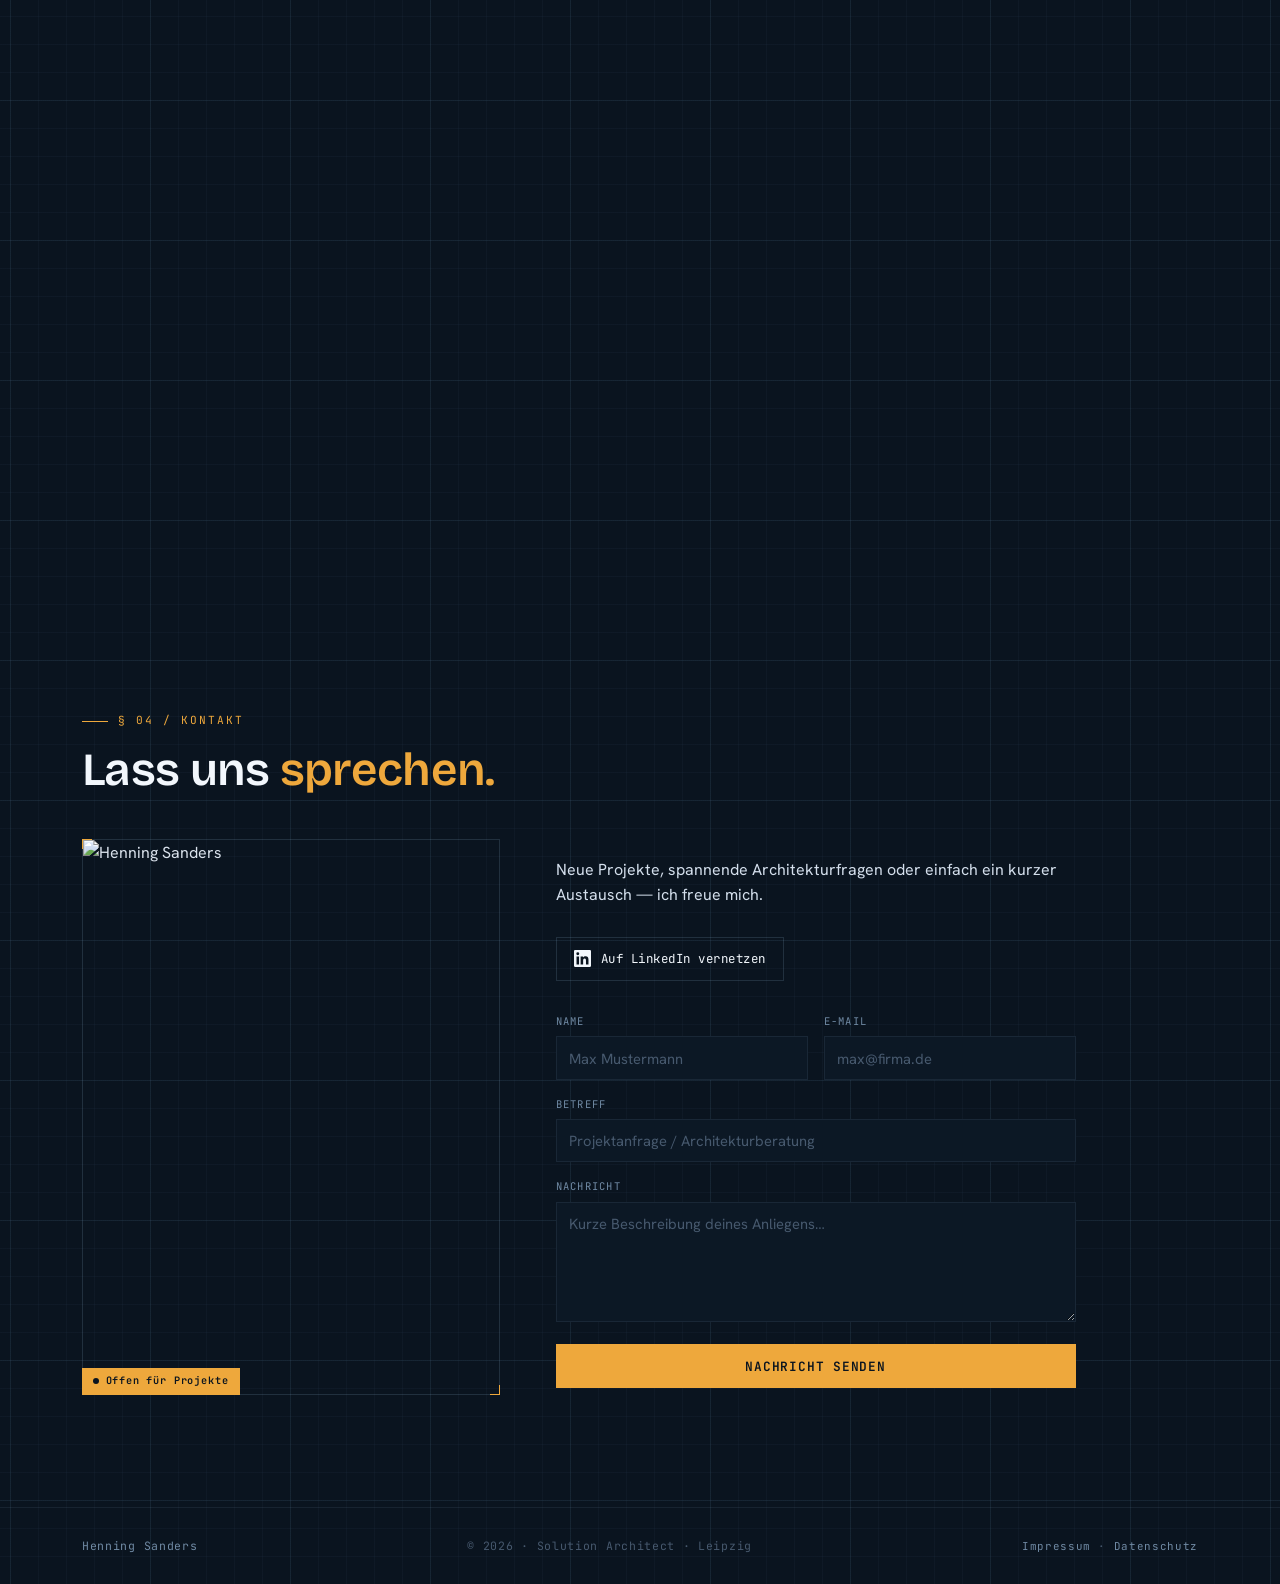
==== commit 97060f29: "Update index.html" ====
--- a/index.html
+++ b/index.html
@@ -6,6 +6,7 @@
 <meta name="viewport" content="width=device-width, initial-scale=1.0">
 <title>Henning Sanders — SAP Retail Architect</title>
 <meta name="description" content="Solution Architect mit Fokus auf E2E Order-to-Cash und eventbasierte SAP-Cloud-Architekturen. Referenzarchitektur bei einem führenden Sportretailer.">
+<meta name="google-site-verification" content="czuhNuqn3mrqbLbHj5e5eqTfnRlRjnQD3L1c4poeKLs" />
 <link rel="icon" type="image/svg+xml" href="favicon.svg">
 <style>
 /* Self-hosted fonts */
@@ -720,7 +721,7 @@
       </div>
       <div class="ability-row-body">
         <h4>E2E denken über Systemgrenzen hinweg</h4>
-        <p>Ich will den End-to-End besten Prozess designen — und denke mich dafür in jedes Tool ein, egal ob SAP oder nicht. Ein „Kein SAP-Tool, also nicht mein Thema“ gibt es bei mir nicht.</p>
+        <p>Ich will den End-to-End besten Prozess designen — und denke mich dafür in jedes Tool ein, egal ob SAP oder nicht. Ein „Kein SAP-Tool, also nicht mein Thema" gibt es bei mir nicht.</p>
       </div>
     </article>
   </div>
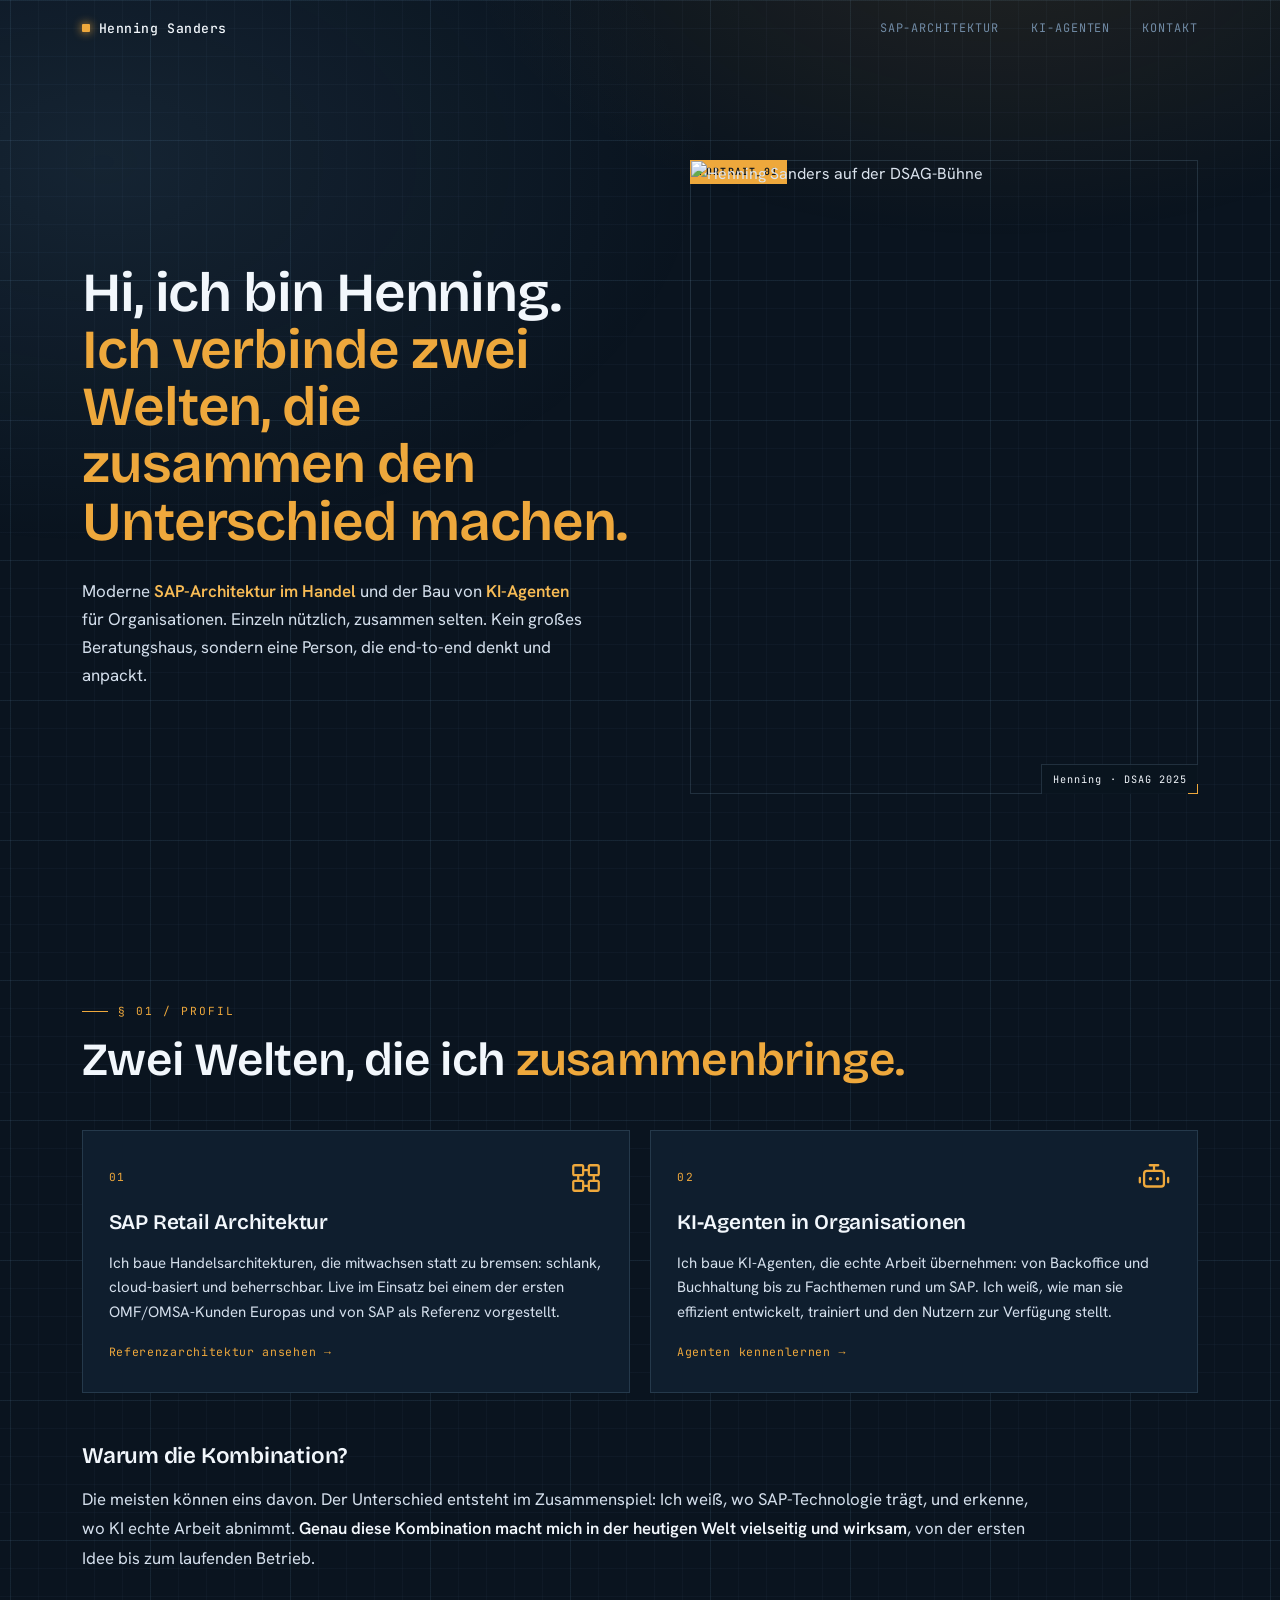
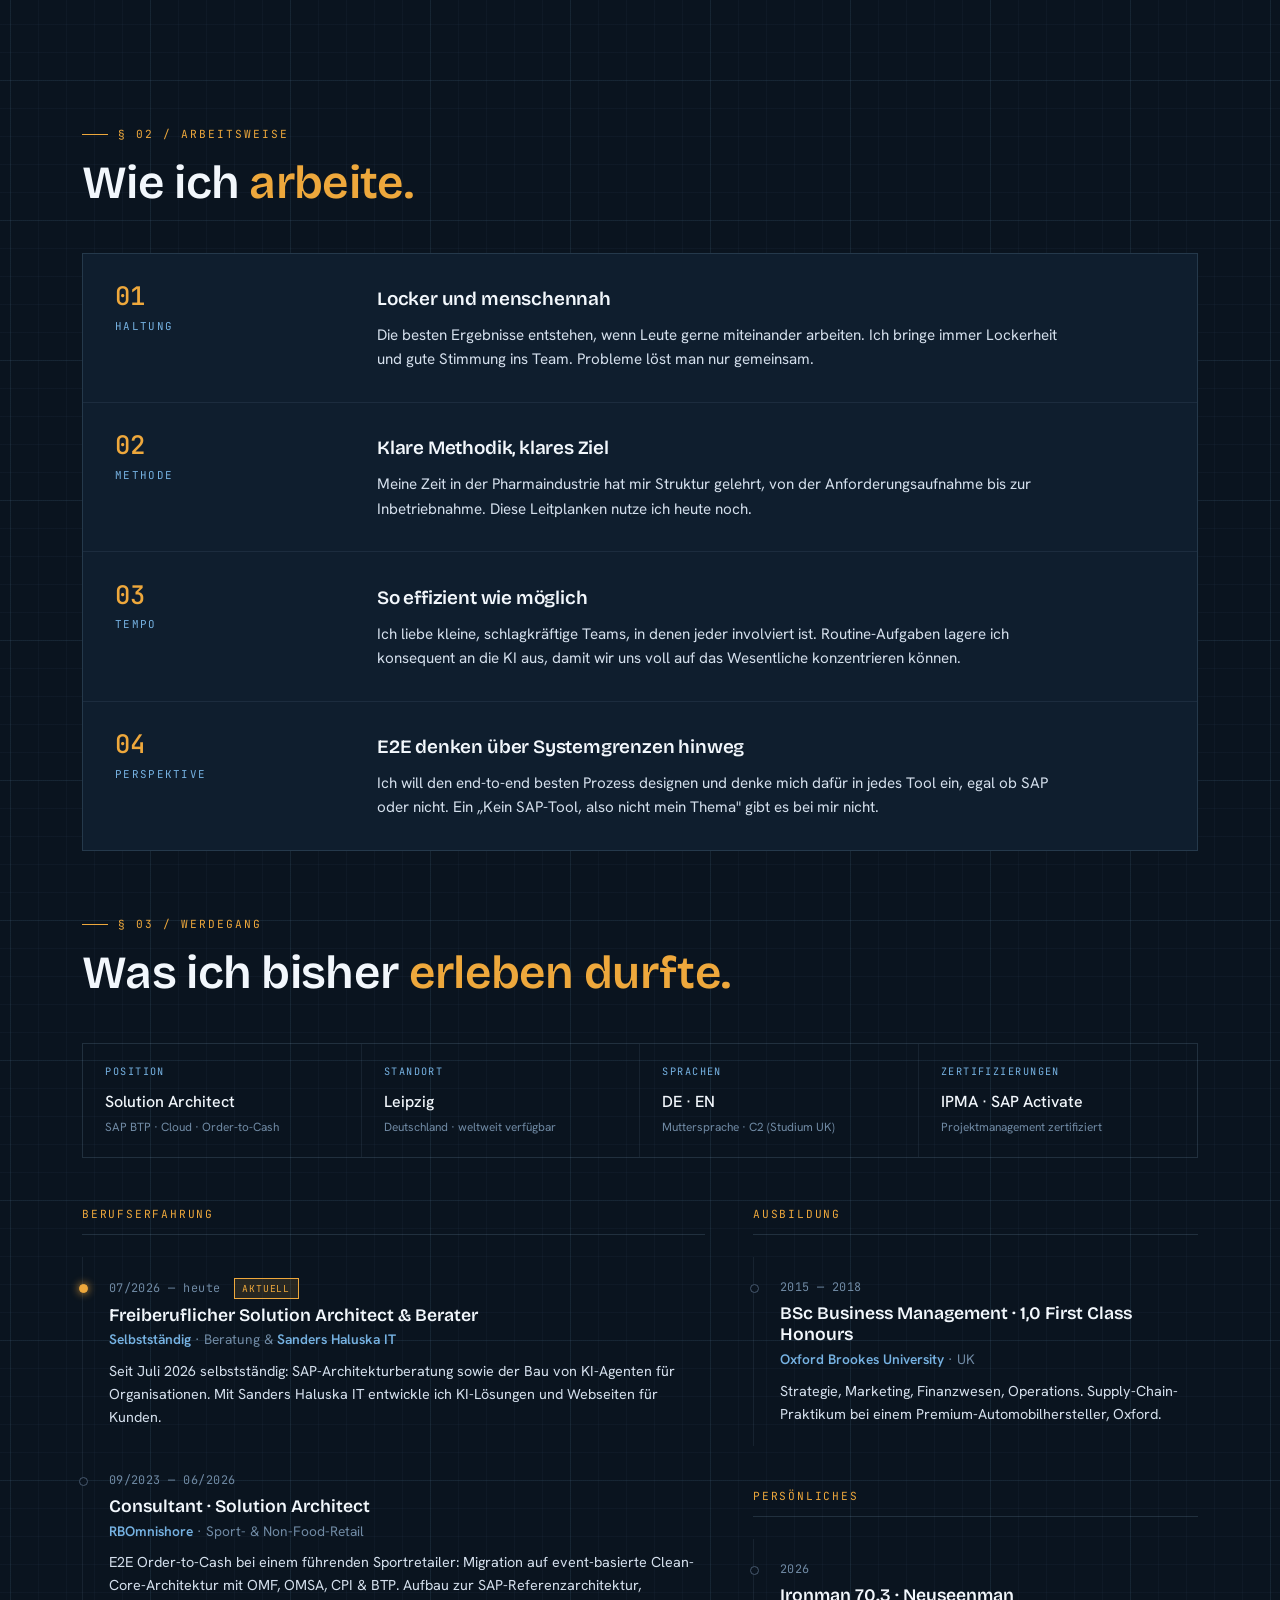
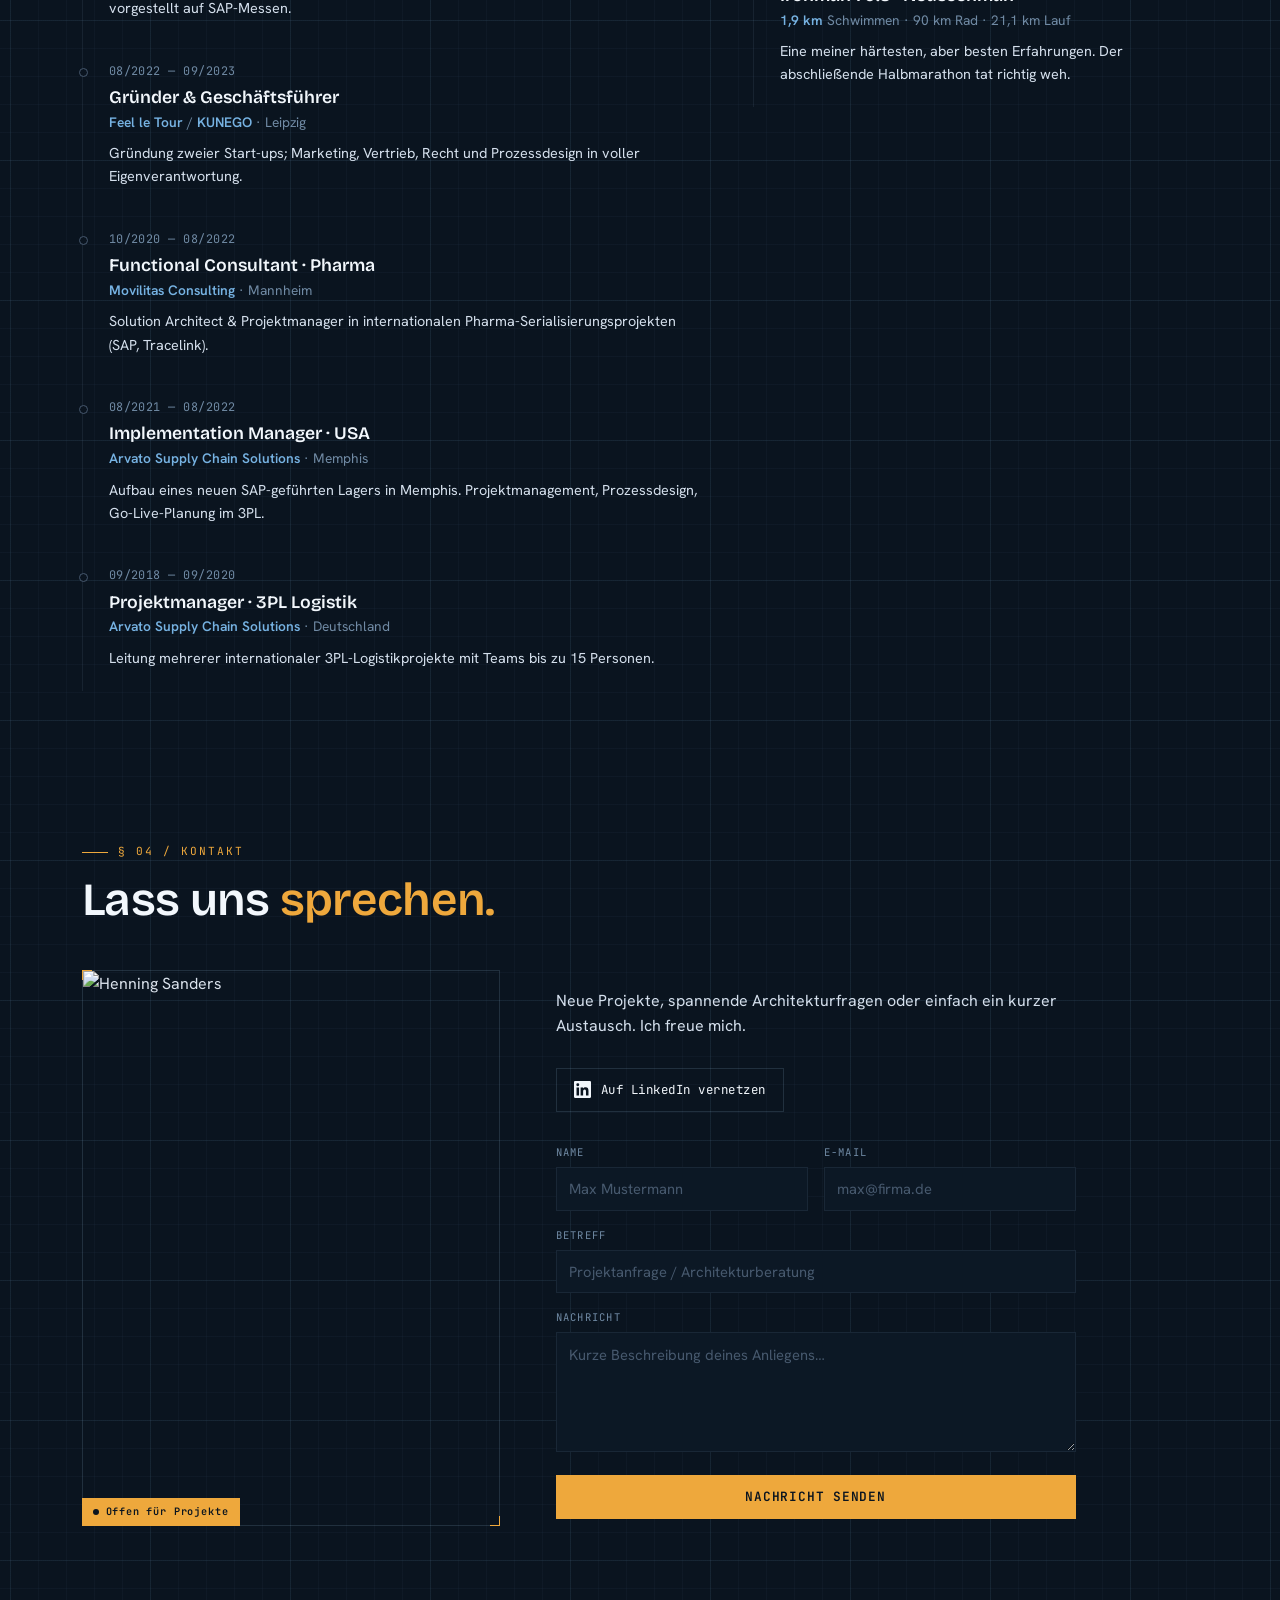
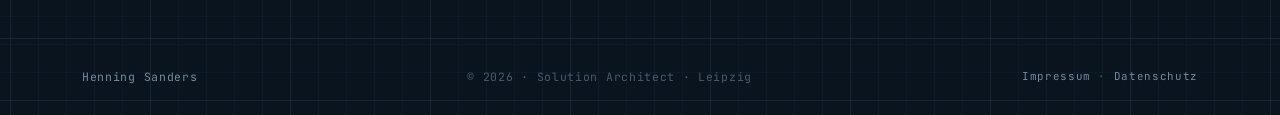
==== commit c8487ad3: "Neue Website-Version als Startseite live schalten - index.html durch die neue Version ersetzt (zwei " ====
--- a/index.html
+++ b/index.html
@@ -4,584 +4,11 @@
 <head>
 <meta charset="UTF-8">
 <meta name="viewport" content="width=device-width, initial-scale=1.0">
-<title>Henning Sanders — SAP Retail Architect</title>
-<meta name="description" content="Solution Architect mit Fokus auf E2E Order-to-Cash und eventbasierte SAP-Cloud-Architekturen. Referenzarchitektur bei einem führenden Sportretailer.">
+<title>Henning Sanders · SAP-Architektur · KI-Agenten</title>
+<meta name="description" content="Henning Sanders verbindet zwei Welten: moderne SAP-Retail-Architektur und den Bau von KI-Agenten für Organisationen.">
 <meta name="google-site-verification" content="czuhNuqn3mrqbLbHj5e5eqTfnRlRjnQD3L1c4poeKLs" />
 <link rel="icon" type="image/svg+xml" href="favicon.svg">
-<style>
-/* Self-hosted fonts */
-@font-face{font-family:'Bricolage Grotesque';font-style:normal;font-weight:400;font-display:swap;src:url(fonts/bricolage-grotesque-400.woff2) format('woff2')}
-@font-face{font-family:'Bricolage Grotesque';font-style:normal;font-weight:500;font-display:swap;src:url(fonts/bricolage-grotesque-500.woff2) format('woff2')}
-@font-face{font-family:'Bricolage Grotesque';font-style:normal;font-weight:600;font-display:swap;src:url(fonts/bricolage-grotesque-600.woff2) format('woff2')}
-@font-face{font-family:'Bricolage Grotesque';font-style:normal;font-weight:700;font-display:swap;src:url(fonts/bricolage-grotesque-700.woff2) format('woff2')}
-@font-face{font-family:'Hanken Grotesk';font-style:normal;font-weight:300;font-display:swap;src:url(fonts/hanken-grotesk-300.woff2) format('woff2')}
-@font-face{font-family:'Hanken Grotesk';font-style:normal;font-weight:400;font-display:swap;src:url(fonts/hanken-grotesk-400.woff2) format('woff2')}
-@font-face{font-family:'Hanken Grotesk';font-style:normal;font-weight:500;font-display:swap;src:url(fonts/hanken-grotesk-500.woff2) format('woff2')}
-@font-face{font-family:'Hanken Grotesk';font-style:normal;font-weight:600;font-display:swap;src:url(fonts/hanken-grotesk-600.woff2) format('woff2')}
-@font-face{font-family:'Hanken Grotesk';font-style:normal;font-weight:700;font-display:swap;src:url(fonts/hanken-grotesk-700.woff2) format('woff2')}
-@font-face{font-family:'JetBrains Mono';font-style:normal;font-weight:400;font-display:swap;src:url(fonts/jetbrains-mono-400.woff2) format('woff2')}
-@font-face{font-family:'JetBrains Mono';font-style:normal;font-weight:500;font-display:swap;src:url(fonts/jetbrains-mono-500.woff2) format('woff2')}
-@font-face{font-family:'JetBrains Mono';font-style:normal;font-weight:600;font-display:swap;src:url(fonts/jetbrains-mono-600.woff2) format('woff2')}
-</style>
-<style>
-:root{
-  --bg:#0a141f;
-  --bg-2:#0c1825;
-  --panel:#0f1e2e;
-  --panel-2:#102337;
-  --grid-fine:rgba(126,170,212,.04);
-  --grid-major:rgba(126,170,212,.075);
-  --line:rgba(150,188,220,.17);
-  --line-soft:rgba(150,188,220,.09);
-  --ink:#d4dfec;
-  --ink-bright:#f2f7fc;
-  --ink-mute:#708aa4;
-  --ink-faint:#47596e;
-  --accent:#eea83c;
-  --accent-bright:#f8bc55;
-  --accent-soft:rgba(238,168,60,.13);
-  --blue:#76b2e2;
-  --blue-soft:rgba(118,178,226,.12);
-  --sans:'Hanken Grotesk',-apple-system,sans-serif;
-  --display:'Bricolage Grotesque',sans-serif;
-  --mono:'JetBrains Mono',ui-monospace,monospace;
-  --maxw:1180px;
-}
-
-*{margin:0;padding:0;box-sizing:border-box}
-html{scroll-behavior:smooth}
-body{
-  font-family:var(--sans);
-  color:var(--ink);
-  background-color:var(--bg);
-  background-image:
-    linear-gradient(var(--grid-fine) 1px, transparent 1px),
-    linear-gradient(90deg, var(--grid-fine) 1px, transparent 1px),
-    linear-gradient(var(--grid-major) 1px, transparent 1px),
-    linear-gradient(90deg, var(--grid-major) 1px, transparent 1px);
-  background-size:28px 28px,28px 28px,140px 140px,140px 140px;
-  background-position:center top;
-  line-height:1.6;
-  -webkit-font-smoothing:antialiased;
-  overflow-x:hidden;
-  position:relative;
-}
-/* atmosphärischer Glow */
-body::before{
-  content:"";position:fixed;inset:0;z-index:-1;pointer-events:none;
-  background:
-    radial-gradient(900px 520px at 78% -8%, rgba(238,168,60,.10), transparent 60%),
-    radial-gradient(1100px 700px at 8% 18%, rgba(118,178,226,.10), transparent 55%);
-}
-::selection{background:var(--accent);color:#0a141f}
-
-a{color:inherit;text-decoration:none}
-em{font-style:normal;color:var(--accent)}
-
-/* ---------- Mono kicker / Labels ---------- */
-.kicker{
-  font-family:var(--mono);font-size:.7rem;letter-spacing:.18em;
-  text-transform:uppercase;color:var(--accent);
-  display:inline-flex;align-items:center;gap:.6rem;
-}
-.kicker::before{
-  content:"";width:26px;height:1px;background:var(--accent);display:inline-block;
-}
-.eyebrow{
-  font-family:var(--mono);font-size:.68rem;letter-spacing:.2em;
-  text-transform:uppercase;color:var(--blue);margin-bottom:1rem;
-}
-
-/* ---------- Tech frame (Eck-Markierungen) ---------- */
-.tech-frame{position:relative;border:1px solid var(--line)}
-.tech-frame::before,.tech-frame::after{
-  content:"";position:absolute;width:9px;height:9px;border:1.5px solid var(--accent);
-}
-.tech-frame::before{top:-1px;left:-1px;border-right:none;border-bottom:none}
-.tech-frame::after{bottom:-1px;right:-1px;border-left:none;border-top:none}
-
-/* ---------- NAV ---------- */
-nav{
-  position:fixed;top:0;left:0;right:0;z-index:100;
-  border-bottom:1px solid transparent;transition:.3s;
-}
-nav.scrolled{
-  background:rgba(10,20,31,.82);backdrop-filter:blur(14px);
-  border-bottom:1px solid var(--line-soft);
-}
-.nav-inner{
-  max-width:var(--maxw);margin:0 auto;padding:1.1rem 2rem;
-  display:flex;justify-content:space-between;align-items:center;
-}
-.nav-brand{
-  font-family:var(--mono);font-size:.82rem;letter-spacing:.04em;
-  color:var(--ink-bright);font-weight:500;display:flex;align-items:center;gap:.55rem;
-}
-.nav-brand::before{
-  content:"";width:8px;height:8px;background:var(--accent);
-  box-shadow:0 0 10px var(--accent);border-radius:1px;
-}
-.nav-links{display:flex;gap:2rem}
-.nav-links a{
-  font-family:var(--mono);font-size:.74rem;letter-spacing:.08em;
-  color:var(--ink-mute);text-transform:uppercase;transition:.2s;position:relative;
-}
-.nav-links a:hover{color:var(--accent)}
-@media(max-width:720px){.nav-links{display:none}}
-
-/* ---------- Layout helpers ---------- */
-.wrap{max-width:var(--maxw);margin:0 auto;padding:0 2rem}
-section,.block{max-width:var(--maxw);margin:0 auto;padding:0 2rem}
-#about,#case,#cv,#contact{scroll-margin-top:78px}
-
-/* ---------- HERO ---------- */
-.hero{
-  padding-top:10rem;padding-bottom:3.5rem;
-  display:grid;grid-template-columns:1fr .92fr;gap:3.5rem;align-items:center;
-}
-.hero-tags{display:flex;flex-wrap:wrap;gap:.55rem;margin-bottom:2rem}
-.hero-tag{
-  font-family:var(--mono);font-size:.68rem;letter-spacing:.04em;
-  color:var(--ink);background:var(--blue-soft);
-  border:1px solid var(--line-soft);
-  padding:.34rem .7rem;display:inline-flex;align-items:center;gap:.5rem;
-}
-.hero-tag .dot{width:6px;height:6px;background:var(--accent);border-radius:50%;flex-shrink:0}
-.hero h1{
-  font-family:var(--display);font-weight:600;
-  font-size:clamp(2.1rem,4.3vw,3.5rem);line-height:1.04;
-  letter-spacing:-.02em;color:var(--ink-bright);
-}
-.hero-intro{
-  margin-top:1.7rem;max-width:30em;font-size:1.06rem;color:var(--ink);
-  line-height:1.65;
-}
-.hero-intro strong{color:var(--accent-bright);font-weight:600}
-.hero-coord{
-  margin-top:2.2rem;font-family:var(--mono);font-size:.7rem;
-  letter-spacing:.14em;color:var(--ink-faint);text-transform:uppercase;
-}
-.hero-image{position:relative}
-.hero-image img{
-  width:100%;aspect-ratio:4/5;object-fit:cover;object-position:center 18%;
-  display:block;filter:grayscale(.25) contrast(1.04);
-}
-.hero-image .frame-tag{
-  position:absolute;top:-1px;left:-1px;
-  font-family:var(--mono);font-size:.62rem;letter-spacing:.12em;
-  background:var(--accent);color:#0a141f;padding:.25rem .55rem;font-weight:600;
-}
-.hero-image .caption{
-  position:absolute;bottom:-1px;right:-1px;
-  font-family:var(--mono);font-size:.64rem;letter-spacing:.1em;
-  color:var(--ink-bright);background:rgba(10,20,31,.85);
-  border-top:1px solid var(--line);border-left:1px solid var(--line);
-  padding:.4rem .7rem;
-}
-@media(max-width:860px){
-  .hero{grid-template-columns:1fr;gap:2.5rem;padding-top:8rem}
-  .hero-image{max-width:380px}
-}
-
-/* ---------- Architecture: Mobile Journey (Swipe) ---------- */
-.arch-journey{display:none}
-@media(max-width:860px){
-  .figure-scroll, .dia-tip, .click-hint{display:none!important}
-  .figure-head{display:none!important}
-  .figure-foot{border-top:none;padding-top:0;font-size:.85rem;justify-content:flex-start}
-  .arch-journey{display:block;margin-top:.6rem}
-  .case-more{display:none}
-  .case-more.open{display:block}
-  .case-toggle{
-    display:inline-flex!important;align-items:center;gap:.4rem;
-    background:none;border:1px solid var(--line);padding:.4rem .8rem;
-    font-family:var(--mono);font-size:.72rem;letter-spacing:.08em;text-transform:uppercase;
-    color:var(--accent);cursor:pointer;margin-top:.3rem;transition:.2s;
-  }
-  .case-toggle:hover{border-color:var(--accent)}
-  .case-toggle .chevron{display:inline-block;transition:transform .25s}
-  .case-toggle.open .chevron{transform:rotate(180deg)}
-}
-/* legend (inside arch-journey, auto-hidden on desktop) */
-.aj-legend{
-  display:flex;gap:1.2rem;margin-bottom:.75rem;
-  font-family:var(--mono);font-size:.68rem;letter-spacing:.08em;color:var(--ink-mute);
-}
-.aj-legend span{display:flex;align-items:center;gap:.35rem}
-.aj-leg-sap,.aj-leg-ext{width:14px;height:10px;border-radius:2px}
-.aj-leg-sap{background:var(--accent-soft);border:1.3px solid var(--accent)}
-.aj-leg-ext{background:var(--blue-soft);border:1.3px solid var(--blue)}
-.aj-intro{
-  font-family:var(--mono);font-size:.7rem;letter-spacing:.1em;text-transform:uppercase;
-  color:var(--ink-faint);margin-bottom:.8rem;display:flex;align-items:center;gap:.45rem;
-}
-.aj-intro::before{content:"";width:6px;height:6px;border-radius:50%;background:var(--accent);
-  box-shadow:0 0 8px var(--accent);flex-shrink:0}
-.aj-track{
-  display:flex;gap:.85rem;overflow-x:auto;scroll-snap-type:x mandatory;
-  -webkit-overflow-scrolling:touch;scrollbar-width:none;
-  margin:0 -1.4rem;padding:0 1.4rem .3rem;
-}
-.aj-track::-webkit-scrollbar{display:none}
-.aj-card{
-  flex:0 0 87%;scroll-snap-align:center;
-  border:1px solid var(--line);background:var(--panel);
-  padding:1rem 1rem 1.15rem;display:flex;flex-direction:column;
-}
-.aj-card-head{display:flex;flex-direction:column;gap:.25rem;margin-bottom:.85rem}
-.aj-num{
-  font-family:var(--mono);font-size:.7rem;letter-spacing:.14em;
-  color:var(--accent);font-weight:600;
-}
-.aj-title{
-  font-family:var(--display);font-weight:600;font-size:1.12rem;
-  color:var(--ink-bright);letter-spacing:-.01em;line-height:1.12;
-  overflow-wrap:break-word;hyphens:auto;
-}
-.aj-diagram{
-  border:1px solid var(--line-soft);background:var(--bg-2);
-  padding:.65rem .55rem;margin-bottom:.9rem;
-}
-.aj-diagram svg{width:100%;height:auto;display:block}
-.aj-diagram .jn-sap rect{fill:var(--accent-soft);stroke:var(--accent);stroke-width:1.4}
-.aj-diagram .jn-ext rect{fill:var(--blue-soft);stroke:var(--blue);stroke-width:1.4}
-.aj-diagram .jn-omf rect{fill:rgba(238,168,60,.22);stroke:var(--accent);stroke-width:1.8}
-.aj-diagram .jlabel{font-family:var(--mono);fill:var(--ink-bright);font-size:12.5px}
-.aj-diagram .jsub{font-family:var(--mono);fill:var(--ink-mute);font-size:9px}
-.aj-diagram .jedge{stroke:rgba(176,205,232,.7);stroke-width:1.5;fill:none}
-.aj-diagram .jedge-a{stroke:var(--accent);stroke-width:1.7;fill:none}
-.aj-diagram .jelabel{font-family:var(--mono);fill:#bcccdc;font-size:9.5px;
-  stroke:var(--bg-2);stroke-width:3px;paint-order:stroke}
-.aj-text{font-size:.88rem;line-height:1.58;color:var(--ink);margin:0}
-.aj-text b{color:var(--ink-bright);font-weight:600}
-/* navigation */
-.aj-nav{display:flex;align-items:center;justify-content:center;gap:1.1rem;margin-top:1.1rem}
-.aj-dots{display:flex;gap:.5rem;align-items:center}
-.aj-dot{
-  width:7px;height:7px;border-radius:50%;background:var(--line);
-  border:none;padding:0;cursor:pointer;transition:.25s;
-}
-.aj-dot.on{background:var(--accent);width:20px;border-radius:4px}
-.aj-arrow{
-  width:36px;height:36px;border:1px solid var(--line);background:var(--panel);
-  color:var(--ink);cursor:pointer;display:flex;align-items:center;justify-content:center;
-  transition:.2s;flex-shrink:0;
-}
-.aj-arrow svg{width:16px;height:16px;display:block}
-.aj-arrow:hover{border-color:var(--accent);color:var(--accent)}
-.aj-arrow:disabled{opacity:.28;cursor:default;border-color:var(--line)}
-
-/* ---------- Section header ---------- */
-.sec-head{padding-top:3.5rem;margin-bottom:2.8rem}
-.section-h{
-  font-family:var(--display);font-weight:600;
-  font-size:clamp(1.9rem,3.6vw,2.9rem);line-height:1.08;
-  letter-spacing:-.015em;color:var(--ink-bright);margin-top:.9rem;
-}
-
-/* ---------- ABOUT / Tabs ---------- */
-#about{padding-top:5.5rem}
-.ability-tabs{
-  display:grid;grid-template-columns:1fr 1fr;gap:0;
-  border:1px solid var(--line);margin-bottom:0;
-}
-.ability-tab{
-  background:transparent;border:none;cursor:pointer;text-align:left;
-  padding:1.5rem 1.6rem;color:var(--ink-mute);
-  border-right:1px solid var(--line);transition:.25s;position:relative;
-  display:flex;flex-direction:column;gap:.35rem;
-}
-.ability-tab:last-child{border-right:none}
-.ability-tab:hover{background:var(--bg-2)}
-.ability-tab.active{background:var(--panel);color:var(--ink)}
-.ability-tab.active::after{
-  content:"";position:absolute;left:0;right:0;bottom:-1px;height:2px;background:var(--accent);
-}
-.ability-tab-num{font-family:var(--mono);font-size:.68rem;letter-spacing:.14em;color:var(--accent)}
-.ability-tab-label{font-family:var(--display);font-size:1.45rem;font-weight:600;color:var(--ink-bright);line-height:1.1}
-.ability-tab.active .ability-tab-label{color:var(--ink-bright)}
-.ability-tab-sub{font-family:var(--mono);font-size:.66rem;letter-spacing:.1em;color:var(--ink-faint);text-transform:uppercase}
-
-.ability-panel{display:none;border:1px solid var(--line);border-top:none;background:var(--panel)}
-.ability-panel.active{display:block;animation:fadeUp .5s ease}
-@keyframes fadeUp{from{opacity:0;transform:translateY(8px)}to{opacity:1;transform:none}}
-
-.ability-row{
-  display:grid;grid-template-columns:230px 1fr;gap:2rem;
-  padding:1.9rem 2rem;border-bottom:1px solid var(--line-soft);
-  opacity:0;transform:translateY(14px);transition:.6s;
-}
-.ability-row.in{opacity:1;transform:none}
-.ability-row:last-child{border-bottom:none}
-.ability-row-meta{display:flex;flex-direction:column;gap:.5rem}
-.ability-row-num{font-family:var(--mono);font-size:1.6rem;color:var(--accent);font-weight:500;line-height:1}
-.ability-row-cat{font-family:var(--mono);font-size:.68rem;letter-spacing:.12em;text-transform:uppercase;color:var(--blue)}
-.ability-row-body h4{font-family:var(--display);font-size:1.18rem;font-weight:600;color:var(--ink-bright);margin-bottom:.55rem;letter-spacing:-.01em}
-.ability-row-body p{font-size:.95rem;color:var(--ink);max-width:46em}
-.tags{display:flex;flex-wrap:wrap;gap:.4rem;margin-top:1rem}
-.tags span{
-  font-family:var(--mono);font-size:.68rem;letter-spacing:.02em;
-  color:var(--ink-mute);border:1px solid var(--line-soft);
-  padding:.22rem .55rem;background:var(--bg-2);
-}
-@media(max-width:680px){
-  .ability-row{grid-template-columns:1fr;gap:.8rem;padding:1.5rem 1.3rem}
-  .ability-row-meta{flex-direction:row;align-items:baseline;gap:.9rem}
-  .ability-tab{padding:1.1rem}
-  .ability-tab-label{font-size:1.15rem}
-}
-
-/* ---------- CASE ---------- */
-.case{padding-top:5.5rem}
-.case-grid{
-  display:grid;grid-template-columns:.8fr 1.2fr;gap:3rem;align-items:start;
-}
-.case-image-col{position:relative}
-.case-img-full{
-  width:100%;aspect-ratio:3/4;object-fit:cover;object-position:center 20%;
-  display:block;filter:grayscale(.3) contrast(1.05);
-}
-.case-image-col .frame-tag{
-  position:absolute;top:-1px;left:-1px;font-family:var(--mono);font-size:.62rem;
-  letter-spacing:.12em;background:var(--blue);color:#0a141f;padding:.25rem .55rem;font-weight:600;
-}
-.case-h{
-  font-family:var(--display);font-weight:600;font-size:clamp(1.7rem,3.2vw,2.5rem);
-  line-height:1.1;letter-spacing:-.015em;color:var(--ink-bright);margin:.9rem 0 1.4rem;
-}
-.case-body{font-size:1rem;color:var(--ink);margin-bottom:1rem;max-width:46em;line-height:1.7}
-.case-toggle{display:none}
-.case-intro{margin-bottom:.5rem}
-.case-intro .case-body strong{color:var(--ink-bright)}
-.case-body strong{color:var(--ink-bright);font-weight:600}
-@media(max-width:780px){.case-grid{grid-template-columns:1fr;gap:2rem}.case-image-col{max-width:340px}}
-
-/* ---------- Architecture figure (interaktiv) ---------- */
-.figure{
-  margin-top:3rem;border:1px solid var(--line);background:var(--bg-2);position:relative;
-  padding:1.4rem 1.4rem 1rem;
-}
-.figure-head{
-  display:flex;justify-content:space-between;align-items:baseline;gap:1rem;flex-wrap:wrap;
-  font-family:var(--mono);font-size:.82rem;letter-spacing:.10em;text-transform:uppercase;
-  color:var(--ink);margin-bottom:.9rem;
-}
-.figure-head b{color:var(--accent);font-weight:600}
-.figure-hint{text-transform:none;letter-spacing:.04em;color:var(--ink-faint)}
-.figure-scroll{overflow-x:auto;-webkit-overflow-scrolling:touch}
-.schematic{width:100%;min-width:900px;height:auto;display:block}
-/* nodes */
-.n-sap rect{fill:var(--accent-soft);stroke:var(--accent);stroke-width:1.6}
-.n-ext rect{fill:var(--blue-soft);stroke:var(--blue);stroke-width:1.6}
-.n-label{font-family:var(--mono);font-size:17px;fill:var(--ink-bright);letter-spacing:.01em}
-.n-label.big{font-size:22px;font-weight:500}
-/* edges */
-.edge{cursor:pointer}
-.edge .hit{stroke:transparent;stroke-width:24;fill:none}
-.edge .vis{stroke:rgba(176,205,232,.78);stroke-width:1.8;fill:none;transition:stroke .2s, stroke-width .2s}
-.edge .ae{marker-end:url(#arr)}
-.edge .as{marker-start:url(#arr)}
-.edge:hover .vis{stroke:#cfe0f0;stroke-width:2.8}
-.edge.on .vis{stroke:var(--accent);stroke-width:2.6}
-.edge.on .ae{marker-end:url(#arrA)}
-.edge.on .as{marker-start:url(#arrA)}
-.elabel{
-  font-family:var(--mono);font-size:15px;fill:#bcccdc;letter-spacing:.01em;
-  stroke:var(--bg-2);stroke-width:4px;paint-order:stroke;transition:fill .15s;
-  text-decoration:underline;text-decoration-color:rgba(188,204,220,.25);text-underline-offset:3px;
-}
-.edge:hover .elabel{fill:var(--ink-bright);text-decoration-color:rgba(255,255,255,.4)}
-.edge.on .elabel{fill:var(--accent)}
-.cross{stroke:var(--ink-faint);stroke-width:1;fill:none}
-.leg-label{font-family:var(--mono);font-size:14px;fill:var(--ink);letter-spacing:.03em}
-/* detail tooltip */
-.dia-tip{
-  position:absolute;width:280px;max-width:84vw;z-index:6;display:none;
-  background:rgba(13,27,42,.97);border:1px solid var(--accent);
-  box-shadow:0 12px 34px rgba(0,0,0,.5);padding:.85rem .95rem;
-}
-.dia-tip.show{display:block}
-.dia-tip-head{display:flex;justify-content:space-between;align-items:flex-start;gap:.6rem;margin-bottom:.5rem}
-.dia-tip-title{font-family:var(--mono);font-size:.66rem;letter-spacing:.1em;text-transform:uppercase;color:var(--accent)}
-.dia-tip-close{background:none;border:none;color:var(--ink-mute);cursor:pointer;font-size:1.15rem;line-height:1;padding:0}
-.dia-tip-close:hover{color:var(--ink-bright)}
-.dia-tip p{margin:0;font-size:.86rem;line-height:1.5;color:var(--ink)}
-
-/* prominentes "produktiv im Einsatz"-Badge + Caption */
-.fig-badge{
-  display:inline-flex;align-items:center;gap:.5rem;
-  font-family:var(--mono);font-size:.72rem;letter-spacing:.1em;text-transform:uppercase;
-  color:var(--accent);background:var(--accent-soft);
-  border:1px solid var(--accent);padding:.32rem .7rem;font-weight:600;
-}
-.fig-badge::before{content:"";width:8px;height:8px;border-radius:50%;background:var(--accent);box-shadow:0 0 9px var(--accent);animation:pulse 1.8s infinite}
-.figure-foot{
-  margin-top:.9rem;padding-top:.8rem;border-top:1px solid var(--line-soft);
-  font-family:var(--mono);font-size:.78rem;letter-spacing:.05em;color:var(--ink);
-  display:flex;justify-content:space-between;align-items:center;flex-wrap:wrap;gap:.8rem;
-}
-.figure-foot b{color:var(--ink-bright);font-weight:500}
-.click-hint{
-  display:inline-flex;align-items:center;gap:.4rem;
-  color:var(--accent);font-weight:600;font-size:.76rem;letter-spacing:.08em;
-  background:var(--accent-soft);border:1px solid var(--accent);padding:.3rem .7rem;
-  animation:hint-pulse 2.5s ease-in-out infinite;
-}
-@keyframes hint-pulse{
-  0%,100%{opacity:1;box-shadow:0 0 0 0 rgba(238,168,60,0)}
-  50%{opacity:.85;box-shadow:0 0 12px rgba(238,168,60,.25)}
-}
-
-/* ---------- Vorteile der Architektur ---------- */
-.vorteile{margin-top:3rem}
-.vorteile-label{
-  font-family:var(--mono);font-size:.88rem;letter-spacing:.14em;text-transform:uppercase;
-  color:var(--accent);margin-bottom:1.6rem;font-weight:600;
-}
-.vorteile-grid{display:grid;grid-template-columns:.62fr 1fr;gap:2.6rem;align-items:start}
-.vorteile-photo{position:relative}
-.vorteile-photo img{width:100%;aspect-ratio:3/4;object-fit:cover;object-position:center 18%;display:block;filter:grayscale(.3) contrast(1.05)}
-.vorteile-photo .frame-tag{
-  position:absolute;top:-1px;left:-1px;font-family:var(--mono);font-size:.62rem;letter-spacing:.12em;
-  background:var(--blue);color:#0a141f;padding:.25rem .55rem;font-weight:600;
-}
-.vorteile-list{display:flex;flex-direction:column;gap:0}
-.vorteil{
-  display:grid;grid-template-columns:auto 1fr;gap:1.2rem;
-  padding:1.3rem 0;border-bottom:1px solid var(--line-soft);
-}
-.vorteil:first-child{padding-top:0}
-.vorteil:last-child{border-bottom:none}
-.vorteil-num{font-family:var(--mono);font-size:1.5rem;color:var(--accent);font-weight:500;line-height:1}
-.vorteil h4{font-family:var(--display);font-size:1.12rem;font-weight:600;color:var(--ink-bright);margin-bottom:.45rem;letter-spacing:-.01em}
-.vorteil p{font-size:.93rem;color:var(--ink);line-height:1.6}
-@media(max-width:780px){
-  .vorteile-grid{grid-template-columns:1fr;gap:2rem}
-  .vorteile-photo{max-width:320px}
-}
-
-/* ---------- Tech Stack ---------- */
-.case-stack{margin-top:3rem;border:1px solid var(--line);padding:1.6rem 1.8rem}
-.case-stack h4{
-  font-family:var(--mono);font-size:.72rem;letter-spacing:.16em;text-transform:uppercase;
-  color:var(--accent);margin-bottom:1.2rem;font-weight:600;
-}
-.stack-layer{
-  display:grid;grid-template-columns:160px 1fr;gap:1rem;
-  padding:.7rem 0;border-bottom:1px solid var(--line-soft);
-}
-.stack-layer:last-child{border-bottom:none;padding-bottom:0}
-.stack-layer-label{font-family:var(--mono);font-size:.66rem;letter-spacing:.06em;text-transform:uppercase;color:var(--blue);padding-top:.35rem}
-.stack-layer-items{display:flex;flex-wrap:wrap;gap:.45rem}
-.stack-pill{
-  display:inline-flex;align-items:baseline;gap:.4rem;font-size:.78rem;
-  padding:.32rem .68rem;border:1px solid var(--line-soft);background:var(--bg-2);
-  transition:.25s;
-}
-.stack-pill:hover{background:var(--accent-soft);border-color:var(--accent)}
-.stack-pill b{font-family:var(--mono);color:var(--ink-bright);font-size:.74rem;font-weight:500}
-.stack-pill span{color:var(--ink-mute);font-size:.7rem}
-@media(max-width:600px){.stack-layer{grid-template-columns:1fr;gap:.4rem}.stack-layer-label{padding-top:0}}
-
-/* ---------- CV ---------- */
-.cv-meta-block{
-  display:grid;grid-template-columns:repeat(4,1fr);gap:0;
-  border:1px solid var(--line);margin-bottom:3rem;
-}
-.cv-meta-block>div{padding:1.3rem 1.4rem;border-right:1px solid var(--line-soft)}
-.cv-meta-block>div:last-child{border-right:none}
-.cv-meta-block dt{font-family:var(--mono);font-size:.64rem;letter-spacing:.14em;text-transform:uppercase;color:var(--blue);margin-bottom:.5rem}
-.cv-meta-block dd{font-size:1rem;color:var(--ink-bright);font-weight:500}
-.cv-meta-block dd small{display:block;font-size:.74rem;color:var(--ink-mute);font-weight:400;margin-top:.2rem;letter-spacing:0}
-@media(max-width:780px){.cv-meta-block{grid-template-columns:repeat(2,1fr)}.cv-meta-block>div:nth-child(2){border-right:none}}
-@media(max-width:460px){.cv-meta-block{grid-template-columns:1fr}.cv-meta-block>div{border-right:none;border-bottom:1px solid var(--line-soft)}}
-
-.cv-body{display:grid;gap:3rem}
-@media(max-width:820px){.cv-body{grid-template-columns:1fr!important}}
-.cv-section-label{
-  font-family:var(--mono);font-size:.7rem;letter-spacing:.16em;text-transform:uppercase;
-  color:var(--accent);margin-bottom:1.4rem;padding-bottom:.6rem;border-bottom:1px solid var(--line);
-}
-.cv-timeline-section+.cv-timeline-section{margin-top:2.6rem}
-.cv-timeline-list{display:flex;flex-direction:column;gap:0}
-.cv-entry{
-  padding:1.3rem 0 1.3rem 1.6rem;border-left:1px solid var(--line-soft);position:relative;
-  opacity:0;transform:translateY(12px);transition:.55s;
-}
-.cv-entry.in{opacity:1;transform:none}
-.cv-entry::before{
-  content:"";position:absolute;left:-4px;top:1.7rem;width:7px;height:7px;
-  background:var(--bg);border:1.5px solid var(--ink-faint);border-radius:50%;
-}
-.cv-entry.current::before{background:var(--accent);border-color:var(--accent);box-shadow:0 0 9px var(--accent)}
-.cv-entry-head{display:flex;align-items:center;gap:.8rem;margin-bottom:.4rem}
-.cv-year{font-family:var(--mono);font-size:.74rem;letter-spacing:.04em;color:var(--ink-mute)}
-.cv-current-tag{
-  font-family:var(--mono);font-size:.6rem;letter-spacing:.1em;text-transform:uppercase;
-  background:var(--accent-soft);color:var(--accent);border:1px solid var(--accent);padding:.1rem .45rem;
-}
-.cv-role{font-family:var(--display);font-size:1.1rem;font-weight:600;color:var(--ink-bright);line-height:1.2}
-.cv-company{font-size:.86rem;color:var(--ink-mute);margin-top:.15rem}
-.cv-company b{color:var(--blue);font-weight:600}
-.cv-desc{font-size:.9rem;color:var(--ink);margin-top:.6rem;max-width:42em}
-
-/* ---------- CONTACT ---------- */
-.contact-wrap{padding-top:5.5rem;padding-bottom:5rem}
-.contact-inner{
-  display:grid;grid-template-columns:.65fr 1fr;gap:3.5rem;align-items:start;
-}
-.contact-photo-wrap{position:relative}
-.contact-photo{width:100%;aspect-ratio:3/4;object-fit:cover;object-position:center 20%;display:block;filter:grayscale(.3) contrast(1.04)}
-.contact-badge{
-  position:absolute;bottom:-1px;left:-1px;font-family:var(--mono);font-size:.64rem;letter-spacing:.08em;
-  background:var(--accent);color:#0a141f;padding:.35rem .7rem;font-weight:600;display:flex;align-items:center;gap:.4rem;
-}
-.contact-badge::before{content:"";width:6px;height:6px;background:#0a141f;border-radius:50%;animation:pulse 1.8s infinite}
-@keyframes pulse{0%,100%{opacity:1}50%{opacity:.3}}
-.contact h2{font-family:var(--display);font-weight:600;font-size:clamp(2rem,4vw,3rem);line-height:1.05;letter-spacing:-.02em;color:var(--ink-bright)}
-.contact-sub{margin:1.1rem 0 1.8rem;color:var(--ink);max-width:34em}
-.contact-linkedin{
-  display:inline-flex;align-items:center;gap:.6rem;font-family:var(--mono);font-size:.78rem;letter-spacing:.04em;
-  color:var(--ink-bright);border:1px solid var(--line);padding:.7rem 1.1rem;margin-bottom:2rem;transition:.25s;
-}
-.contact-linkedin:hover{border-color:var(--accent);color:var(--accent);background:var(--accent-soft)}
-.contact-linkedin svg{width:17px;height:17px;fill:currentColor}
-.contact-form{display:flex;flex-direction:column;gap:1rem;max-width:520px}
-.form-row{display:grid;grid-template-columns:1fr 1fr;gap:1rem}
-@media(max-width:520px){.form-row{grid-template-columns:1fr}}
-.form-group{display:flex;flex-direction:column;gap:.4rem}
-.form-group label{font-family:var(--mono);font-size:.66rem;letter-spacing:.12em;text-transform:uppercase;color:var(--ink-mute)}
-.form-group input,.form-group textarea{
-  font-family:var(--sans);font-size:.92rem;color:var(--ink-bright);
-  background:var(--bg-2);border:1px solid var(--line-soft);padding:.7rem .8rem;transition:.2s;
-}
-.form-group input:focus,.form-group textarea:focus{outline:none;border-color:var(--accent);background:var(--panel)}
-.form-group textarea{min-height:120px;resize:vertical}
-.form-group input::placeholder,.form-group textarea::placeholder{color:var(--ink-faint)}
-.form-btn{
-  font-family:var(--mono);font-size:.8rem;letter-spacing:.06em;text-transform:uppercase;cursor:pointer;
-  background:var(--accent);color:#0a141f;border:none;padding:.85rem 1.4rem;font-weight:600;transition:.2s;margin-top:.4rem;
-}
-.form-btn:hover{background:var(--accent-bright)}
-.form-success{display:none;color:var(--accent-bright);font-family:var(--mono);font-size:.9rem;padding:1rem 0}
-@media(max-width:780px){.contact-inner{grid-template-columns:1fr;gap:2.5rem}.contact-photo-wrap{max-width:300px}}
-
-/* ---------- FOOTER ---------- */
-footer{border-top:1px solid var(--line-soft);margin-top:2rem}
-.foot-inner{
-  max-width:var(--maxw);margin:0 auto;padding:1.8rem 2rem;
-  display:flex;justify-content:space-between;align-items:center;
-  font-family:var(--mono);font-size:.72rem;letter-spacing:.06em;color:var(--ink-faint);
-}
-.foot-name{color:var(--ink-mute)}
-@media(max-width:520px){.foot-inner{flex-direction:column;gap:.6rem;text-align:center}}
-.lang-switch{
-  font-family:var(--mono);font-size:.72rem;letter-spacing:.12em;font-weight:600;
-  color:var(--accent);border:1px solid var(--accent);
-  padding:.35rem .65rem;transition:.2s;margin-left:.4rem;flex-shrink:0;
-}
-.lang-switch:hover{color:#0a141f;background:var(--accent)}
-</style>
+<link rel="stylesheet" href="site.css">
 </head>
 <body>
 
@@ -589,22 +16,20 @@
   <div class="nav-inner">
     <a href="#hero" class="nav-brand">Henning Sanders</a>
     <div class="nav-links">
-      <a href="#about">Über mich</a>
-      <a href="#case">Referenz</a>
-      <a href="#cv">Lebenslauf</a>
+      <a href="sap-architektur.html">SAP-Architektur</a>
+      <a href="ki-agenten.html">KI-Agenten</a>
       <a href="#contact">Kontakt</a>
     </div>
-    <a href="en.html" class="lang-switch" title="English version">EN</a>
   </div>
 </nav>
 <section class="hero" id="hero">
   <div class="hero-text">
 
 
-    <h1>Hi, ich bin Henning –<br><em>Ihr Partner für moderne SAP&#8209;Architekturen im&nbsp;Retail.</em></h1>
+    <h1>Hi, ich bin Henning.<br><em>Ich verbinde zwei Welten, die zusammen den Unterschied&nbsp;machen.</em></h1>
 
     <p class="hero-intro">
-      Kein großes Beratungshaus — eine Person, die End-to-End denkt und anpackt. Live im Einsatz bei einem der ersten <strong>OMF/OMSA-Kunden</strong> Europas: der Beweis, dass moderne SAP-Cloud heute funktioniert.
+      Moderne <strong>SAP-Architektur im Handel</strong> und der Bau von <strong>KI-Agenten</strong> für Organisationen. Einzeln nützlich, zusammen selten. Kein großes Beratungshaus, sondern eine Person, die end-to-end denkt und anpackt.
     </p>
 
 
@@ -617,73 +42,54 @@
   </div>
 </section>
 
-<!-- ABOUT -->
+<!-- DREI WELTEN / PILLARS -->
+<section id="pillars">
+  <div class="sec-head">
+    <span class="kicker">§ 01 / Profil</span>
+    <h2 class="section-h">Zwei Welten, die ich <em>zusammenbringe.</em></h2>
+  </div>
+
+  <div class="pillar-grid">
+    <a class="pillar reveal" href="sap-architektur.html">
+      <div class="pillar-top">
+        <span class="pillar-num">01</span>
+        <span class="pillar-icon" aria-hidden="true">
+          <svg viewBox="0 0 24 24" stroke-linecap="round" stroke-linejoin="round"><rect x="3" y="3" width="7" height="7" rx="1"/><rect x="14" y="3" width="7" height="7" rx="1"/><rect x="3" y="14" width="7" height="7" rx="1"/><rect x="14" y="14" width="7" height="7" rx="1"/><path d="M10 6.5h4M6.5 10v4M17.5 10v4M10 17.5h4"/></svg>
+        </span>
+      </div>
+      <h3>SAP Retail Architektur</h3>
+      <p>Ich baue Handelsarchitekturen, die mitwachsen statt zu bremsen: schlank, cloud-basiert und beherrschbar. Live im Einsatz bei einem der ersten OMF/OMSA-Kunden Europas und von SAP als Referenz vorgestellt.</p>
+      <span class="pillar-link">Referenzarchitektur ansehen →</span>
+    </a>
+
+    <a class="pillar reveal" href="ki-agenten.html">
+      <div class="pillar-top">
+        <span class="pillar-num">02</span>
+        <span class="pillar-icon" aria-hidden="true">
+          <svg viewBox="0 0 24 24" stroke-linecap="round" stroke-linejoin="round"><rect x="5" y="7" width="14" height="11" rx="2"/><path d="M12 7V4M9 3h6"/><circle cx="9.5" cy="12.5" r="1.2" fill="currentColor" stroke="none"/><circle cx="14.5" cy="12.5" r="1.2" fill="currentColor" stroke="none"/><path d="M2 12v3M22 12v3"/></svg>
+        </span>
+      </div>
+      <h3>KI-Agenten in Organisationen</h3>
+      <p>Ich baue KI-Agenten, die echte Arbeit übernehmen: von Backoffice und Buchhaltung bis zu Fachthemen rund um SAP. Ich weiß, wie man sie effizient entwickelt, trainiert und den Nutzern zur Verfügung stellt.</p>
+      <span class="pillar-link">Agenten kennenlernen →</span>
+    </a>
+
+  </div>
+
+  <div class="synthesis reveal">
+    <h3>Warum die Kombination?</h3>
+    <p>Die meisten können eins davon. Der Unterschied entsteht im Zusammenspiel: Ich weiß, wo SAP-Technologie trägt, und erkenne, wo KI echte Arbeit abnimmt. <strong>Genau diese Kombination macht mich in der heutigen Welt vielseitig und wirksam</strong>, von der ersten Idee bis zum laufenden Betrieb.</p>
+  </div>
+</section>
+
+<!-- ARBEITSWEISE -->
 <section id="about">
   <div class="sec-head">
-    <span class="kicker">§ 01 / Profil</span>
-    <h2 class="section-h">Was ich mitbringe — <em>und wie ich arbeite.</em></h2>
-  </div>
-
-  <div class="ability-tabs" role="tablist">
-    <button class="ability-tab active" role="tab" aria-selected="true" data-target="panel-mitbringe">
-      <span class="ability-tab-num">01 — Tech</span>
-      <span class="ability-tab-label">Was ich mitbringe</span>
-    </button>
-    <button class="ability-tab" role="tab" aria-selected="false" data-target="panel-arbeit">
-      <span class="ability-tab-num">02 — Haltung</span>
-      <span class="ability-tab-label">Wie ich arbeite</span>
-    </button>
-  </div>
-
-  <!-- Panel 1 -->
-  <div class="ability-panel active" id="panel-mitbringe" role="tabpanel">
-    <article class="ability-row reveal">
-      <div class="ability-row-meta">
-        <span class="ability-row-num">01</span>
-        <span class="ability-row-cat">Industry Solutions</span>
-      </div>
-      <div class="ability-row-body">
-        <h4>OMF, OMSA, OPPS, OSTA</h4>
-        <p>SAPs neueste Industry Solutions — reichlich Implementierungserfahrung aus dem produktiven Einsatz bei einem führenden Sportretailer, dazu über Jahre gewachsene, enge Kontakte zu den Produktverantwortlichen bei SAP.</p>
-        <div class="tags"><span>OMF</span><span>OMSA</span><span>OPPS</span><span>OSTA</span></div>
-      </div>
-    </article>
-    <article class="ability-row reveal">
-      <div class="ability-row-meta">
-        <span class="ability-row-num">02</span>
-        <span class="ability-row-cat">Eventbasierte Architektur</span>
-      </div>
-      <div class="ability-row-body">
-        <h4>Integration Suite, Event Mesh &amp; Event Hub</h4>
-        <p>Tiefgreifendes Wissen über eventbasierte Architektur in der SAP-Welt — umgesetzt mit Integration Suite sowie Event Mesh / Event Hub.</p>
-        <div class="tags"><span>Integration Suite</span><span>Event Mesh</span><span>Event Hub</span><span>BTP</span></div>
-      </div>
-    </article>
-    <article class="ability-row reveal">
-      <div class="ability-row-meta">
-        <span class="ability-row-num">03</span>
-        <span class="ability-row-cat">S/4HANA Retail</span>
-      </div>
-      <div class="ability-row-body">
-        <h4>Vertieft in SD, POS, Schnittstellen &amp; Stammdaten</h4>
-        <p>S/4HANA Retail-Erfahrung als Berater, überwiegend in den Bereichen SD und POS. Starker Fokus auf Stammdaten und Schnittstellen von und aus S/4.</p>
-        <div class="tags"><span>S/4HANA</span><span>SD</span><span>POS</span><span>Stammdaten</span><span>Schnittstellen</span></div>
-      </div>
-    </article>
-    <article class="ability-row reveal">
-      <div class="ability-row-meta">
-        <span class="ability-row-num">04</span>
-        <span class="ability-row-cat">Motivation</span>
-      </div>
-      <div class="ability-row-body">
-        <h4>Kein Dienst nach Vorschrift</h4>
-        <p>Systemwissen ist heute überall verfügbar — was den Unterschied macht, ist der Antrieb, wirklich gute Lösungen zu bauen. Ich höre erst auf, wenn es rund ist.</p>
-      </div>
-    </article>
-  </div>
-
-  <!-- Panel 2 -->
-  <div class="ability-panel" id="panel-arbeit" role="tabpanel">
+    <span class="kicker">§ 02 / Arbeitsweise</span>
+    <h2 class="section-h">Wie ich <em>arbeite.</em></h2>
+  </div>
+
+  <div class="ability-panel active" id="panel-arbeit" role="tabpanel" style="border-top:1px solid var(--line)">
     <article class="ability-row reveal">
       <div class="ability-row-meta">
         <span class="ability-row-num">01</span>
@@ -691,7 +97,7 @@
       </div>
       <div class="ability-row-body">
         <h4>Locker und menschennah</h4>
-        <p>Die besten Ergebnisse entstehen, wenn Leute gerne miteinander arbeiten. Ich bringe immer Lockerheit und gute Stimmung ins Team — Probleme löst man nur gemeinsam.</p>
+        <p>Die besten Ergebnisse entstehen, wenn Leute gerne miteinander arbeiten. Ich bringe immer Lockerheit und gute Stimmung ins Team. Probleme löst man nur gemeinsam.</p>
       </div>
     </article>
     <article class="ability-row reveal">
@@ -701,7 +107,7 @@
       </div>
       <div class="ability-row-body">
         <h4>Klare Methodik, klares Ziel</h4>
-        <p>Meine Zeit in der Pharmaindustrie hat mir Struktur gelehrt — von Anforderungsaufnahme bis Inbetriebnahme. Diese Leitplanken nutze ich heute noch.</p>
+        <p>Meine Zeit in der Pharmaindustrie hat mir Struktur gelehrt, von der Anforderungsaufnahme bis zur Inbetriebnahme. Diese Leitplanken nutze ich heute noch.</p>
       </div>
     </article>
     <article class="ability-row reveal">
@@ -711,7 +117,7 @@
       </div>
       <div class="ability-row-body">
         <h4>So effizient wie möglich</h4>
-        <p>Ich liebe kleine, schlagkräftige Teams, in denen jeder involviert ist. Routine-Aufgaben lagere ich konsequent an die KI aus — damit wir uns voll auf das Wesentliche konzentrieren können.</p>
+        <p>Ich liebe kleine, schlagkräftige Teams, in denen jeder involviert ist. Routine-Aufgaben lagere ich konsequent an die KI aus, damit wir uns voll auf das Wesentliche konzentrieren können.</p>
       </div>
     </article>
     <article class="ability-row reveal">
@@ -721,469 +127,10 @@
       </div>
       <div class="ability-row-body">
         <h4>E2E denken über Systemgrenzen hinweg</h4>
-        <p>Ich will den End-to-End besten Prozess designen — und denke mich dafür in jedes Tool ein, egal ob SAP oder nicht. Ein „Kein SAP-Tool, also nicht mein Thema" gibt es bei mir nicht.</p>
+        <p>Ich will den end-to-end besten Prozess designen und denke mich dafür in jedes Tool ein, egal ob SAP oder nicht. Ein „Kein SAP-Tool, also nicht mein Thema" gibt es bei mir nicht.</p>
       </div>
     </article>
   </div>
-</section>
-
-<!-- CASE -->
-<section class="case" id="case">
-  <div class="sec-head">
-    <span class="kicker">§ 02 / Referenz</span>
-    <h2 class="section-h">Vom Legacy-ERP zur <em>Cloud-Architektur.</em></h2>
-  </div>
-
-  <div class="case-intro">
-    <p class="case-body">
-      Der Kunde, ein führender Sportretailer, kam aus einem stark angepassten ERP-System, das über Jahre hinweg sämtliche Geschäftslogik abbildete. Die hohe Customizing-Rate machte Updates praktisch unmöglich — und viel Wissen existierte nur in den Köpfen einzelner Mitarbeiter.
-    </p>
-    <button class="case-toggle" id="caseToggle" type="button">Weiterlesen <span class="chevron">▾</span></button>
-    <div class="case-more" id="caseMore">
-    <p class="case-body">
-      Die strategische Entscheidung: ein vollständiger Wechsel auf SAP — mit den neuesten Produkten im Backend und Frontend. Um die Einführung von Order Management Foundation, OMSA, Integration Suite und S/4HANA strukturiert und ohne große Komplikationen umzusetzen, haben wir zuerst das neue Frontend an die alte Backend-Welt angebunden und diese dann Schritt für Schritt durch die neue ersetzt. Das Ergebnis: ein angenehmer, gut beherrschbarer Übergang.
-    </p>
-    <p class="case-body">
-      Gleichzeitig wurde Logik konsequent aus dem ERP herausgelöst und in die Cloud-Systeme verlagert — für ein schlankes, wartbares Clean-Core-Setup. Heute dienen sowohl die Herangehensweise als auch die Architektur als SAP-Referenz, vorgestellt auf der DSAG-Jahrestagung und der ESUG Onsite.
-    </p>
-    </div>
-  </div>
-
-  <!-- Schematic -->
-  <div class="figure">
-    <div class="figure-head">
-      <span>Fig. 01 — <b>Order-to-Cash Referenzarchitektur</b></span>
-      <span class="fig-badge">Produktiv im Einsatz</span>
-    </div>
-    <div class="figure-scroll">
-    <svg class="schematic" viewBox="0 0 1460 760" xmlns="http://www.w3.org/2000/svg" role="img" aria-label="Order-to-Cash Referenzarchitektur rund um SAP OMF">
-      <defs>
-        <marker id="arr" viewBox="0 0 10 10" refX="8.5" refY="5" markerWidth="9" markerHeight="9" orient="auto-start-reverse">
-          <path d="M0,0 L10,5 L0,10 z" fill="rgba(176,205,232,.85)"/>
-        </marker>
-        <marker id="arrA" viewBox="0 0 10 10" refX="8.5" refY="5" markerWidth="10" markerHeight="10" orient="auto-start-reverse">
-          <path d="M0,0 L10,5 L0,10 z" fill="#eea83c"/>
-        </marker>
-      </defs>
-
-      <!-- corner crosses -->
-      <path class="cross" d="M14 14 h12 M20 8 v12"/>
-      <path class="cross" d="M1446 746 h-12 M1440 752 v-12"/>
-
-      <!-- ===== EDGES (klickbar) ===== -->
-
-      <!-- TOP: OMF <-> OMSA -->
-      <g class="edge" data-title="Sourcing (OMF ↔ OMSA)" data-detail="Sollte der Auftrag noch ohne Sourcing sein – z. B. bei Marktplätzen –, so hat das SAP OMF die Möglichkeit, über OMSA das Sourcing durchzuführen und die optimale Fulfillment-Quelle zu bestimmen.">
-        <path class="hit" d="M730 300 V128"/>
-        <path class="vis as ae" d="M730 300 V128"/>
-        <text class="elabel" x="772" y="218" text-anchor="start">Sourcing</text>
-      </g>
-
-      <!-- TOP: Frontends <-> OMSA -->
-      <g class="edge" data-title="Sourcing (Frontends ↔ OMSA)" data-detail="Die Frontendsysteme können direkt Verfügbarkeiten von SAP OMSA abrufen und z. B. beim Hinzufügen des Produkts in den Warenkorb die Ware für den Kunden reservieren. So können Überverkäufe vermieden werden.">
-        <path class="hit" d="M1285 190 C1285 112 1000 99 810 99"/>
-        <path class="vis as ae" d="M1285 190 C1285 112 1000 99 810 99"/>
-        <text class="elabel" x="1040" y="112" text-anchor="middle">Sourcing</text>
-      </g>
-
-      <!-- LEFT: CDP -> Emarsys -->
-      <g class="edge" data-title="Activation Emails" data-detail="Basierend auf Triggern in der CDP – z. B. ein Kunde hat zum dritten Mal seine Ware später als erwartet bekommen – kann eine automatische E-Mail-Kampagne in Emarsys angestoßen werden.">
-        <path class="hit" d="M165 343 V254"/>
-        <path class="vis ae" d="M165 343 V254"/>
-        <text class="elabel" x="165" y="302" text-anchor="middle">Activation Emails</text>
-      </g>
-
-      <!-- LEFT: OMF -> Emarsys -->
-      <g class="edge" data-title="Auftragsbezogene E-Mails" data-detail="Basierend auf Activities (Events) im OMF werden auftragsbezogene Benachrichtigungen angestoßen, z. B. die Auftragsbestätigung. Alle Templates liegen an einer Stelle und werden zentral gesteuert.">
-        <path class="hit" d="M610 335 C470 335 360 222 250 222"/>
-        <path class="vis ae" d="M610 335 C470 335 360 222 250 222"/>
-        <text class="elabel" x="430" y="270" text-anchor="middle">Auftragsbezogene E-Mails</text>
-      </g>
-
-      <!-- LEFT: OMF -> CDP -->
-      <g class="edge" data-title="Auftragsupdates an CDP" data-detail="Auftragsstatus und Kundendaten fließen in die SAP CDP – für ein einheitliches Kundenprofil und personalisierte Erlebnisse über alle Touchpoints hinweg.">
-        <path class="hit" d="M610 375 H250"/>
-        <path class="vis ae" d="M610 375 H250"/>
-        <text class="elabel" x="430" y="367" text-anchor="middle">Updates zu Kundenaufträgen</text>
-      </g>
-
-      <!-- LEFT: OMF -> Service Cloud -->
-      <g class="edge" data-title="To-Dos für den Customer Service" data-detail="Sollten wir über unsere Events Aufgaben für den Customer Service entdecken, die nicht automatisiert werden sollen – z. B. bei einer fehlgeschlagenen Rückerstattung –, legen wir direkt Tickets in der SAP Service Cloud an.">
-        <path class="hit" d="M610 415 C470 415 360 528 250 528"/>
-        <path class="vis ae" d="M610 415 C470 415 360 528 250 528"/>
-        <text class="elabel" x="430" y="455" text-anchor="middle">To-Dos für</text>
-        <text class="elabel" x="430" y="469" text-anchor="middle">Customer Service</text>
-      </g>
-
-      <!-- RIGHT: OMF -> Webshops (Statusupdates) -->
-      <g class="edge" data-title="Statusupdates" data-detail="Da SAP OMF alle Statusupdates zu einem Verkaufsauftrag verwaltet, kann es diese direkt an die Frontendsysteme pushen. Dort werden alle Informationen dem Kunden in seinem Account zur Verfügung gestellt.">
-        <path class="hit" d="M850 335 C990 335 1100 222 1190 222"/>
-        <path class="vis ae" d="M850 335 C990 335 1100 222 1190 222"/>
-        <text class="elabel" x="1030" y="266" text-anchor="middle">Statusupdates</text>
-      </g>
-
-      <!-- RIGHT: Webshops -> OMF (Orders) -->
-      <g class="edge" data-title="Aufträge" data-detail="Die Frontendsysteme übergeben Aufträge inkl. Sourcing- und Payment-Informationen. SAP OMF ist die zentrale Anlaufstelle für alle Verkaufskanäle.">
-        <path class="hit" d="M1190 245 C1090 245 990 360 850 360"/>
-        <path class="vis ae" d="M1190 245 C1090 245 990 360 850 360"/>
-        <text class="elabel" x="1030" y="312" text-anchor="middle">Aufträge</text>
-      </g>
-
-      <!-- RIGHT: Webshops -> PSP (Authorization) -->
-      <g class="edge" data-title="Autorisierung" data-detail="Die Zahlung wird von den Frontendsystemen autorisiert. Nur autorisierte Zahlungen gelangen in das OMF-Ökosystem.">
-        <path class="hit" d="M1285 254 V343"/>
-        <path class="vis ae" d="M1285 254 V343"/>
-        <text class="elabel" x="1285" y="302" text-anchor="middle">Autorisierung</text>
-      </g>
-
-      <!-- RIGHT: OMF <-> PSP (Payment Captures) -->
-      <g class="edge" data-title="Payment Captures oder Refunds" data-detail="Basierend auf Events aus dem ERP-System – z. B. Rechnung oder Gutschrift – sprechen wir die PSPs an, um Geld einzuziehen bzw. zurückzuzahlen. Dadurch sind wir unabhängig davon, welches ERP die Informationen liefert.">
-        <path class="hit" d="M850 375 H1190"/>
-        <path class="vis as ae" d="M850 375 H1190"/>
-        <text class="elabel" x="1020" y="367" text-anchor="middle">Payment Captures oder Refunds</text>
-      </g>
-
-      <!-- RIGHT: OMF <-> ParcelLab (Outbound Tracking) -->
-      <g class="edge" data-title="Versandverfolgung &amp; Retouren" data-detail="Basierend auf dem Erstellen des Tracking-Labels übermitteln wir die Informationen an ParcelLab. Von dort erhält der Kunde Informationen zu seinem Sendungsverlauf. Er kann dort auch eine Retoure registrieren, die über das OMF im entsprechenden ERP-System angelegt wird.">
-        <path class="hit" d="M850 415 C990 415 1100 528 1190 528"/>
-        <path class="vis as ae" d="M850 415 C990 415 1100 528 1190 528"/>
-        <text class="elabel" x="1020" y="455" text-anchor="middle">Versandverfolgung und</text>
-        <text class="elabel" x="1020" y="469" text-anchor="middle">Retourenregistrierung</text>
-      </g>
-
-      <!-- BOTTOM: OMF <-> ERPs (fan) -->
-      <g class="edge" data-title="Aufträge + Statusaustausch" data-detail="Basierend auf den Orchestrierungsregeln im SAP OMF werden die Aufträge an das ERP-System übergeben. Im Gegenzug erhalten wir Events aus den ERP-Systemen – z. B. Mengenreduzierung oder Folgedokumente – und sprechen dann aus dem OMF die Folgesysteme an, z. B. PSP oder Emarsys.">
-        <path class="hit" d="M690 450 C610 560 560 610 530 610"/>
-        <path class="hit" d="M730 450 V610"/>
-        <path class="hit" d="M770 450 C850 560 900 610 930 610"/>
-        <path class="vis as ae" d="M690 450 C610 560 560 610 530 610"/>
-        <path class="vis as ae" d="M730 450 V610"/>
-        <path class="vis as ae" d="M770 450 C850 560 900 610 930 610"/>
-        <text class="elabel" x="730" y="508" text-anchor="middle">Aufträge + Statusaustausch</text>
-      </g>
-
-      <!-- ===== NODES ===== -->
-      <!-- top center -->
-      <g class="n-sap"><rect x="650" y="70" width="160" height="58"/></g>
-      <text class="n-label" x="730" y="104" text-anchor="middle">SAP OMSA</text>
-
-      <!-- left column -->
-      <g class="n-sap"><rect x="80" y="190" width="170" height="64"/></g>
-      <text class="n-label" x="165" y="227" text-anchor="middle">SAP Emarsys</text>
-
-      <g class="n-sap"><rect x="80" y="343" width="170" height="64"/></g>
-      <text class="n-label" x="165" y="380" text-anchor="middle">SAP CDP</text>
-
-      <g class="n-sap"><rect x="80" y="496" width="170" height="64"/></g>
-      <text class="n-label" x="165" y="523" text-anchor="middle">SAP Service</text>
-      <text class="n-label" x="165" y="541" text-anchor="middle">Cloud</text>
-
-      <!-- center hub -->
-      <g class="n-sap"><rect x="610" y="300" width="240" height="150"/></g>
-      <text class="n-label big" x="730" y="383" text-anchor="middle">SAP OMF</text>
-
-      <!-- right column -->
-      <g class="n-sap"><rect x="1190" y="190" width="190" height="64"/></g>
-      <text class="n-label" x="1285" y="216" text-anchor="middle">Webshops / Apps /</text>
-      <text class="n-label" x="1285" y="234" text-anchor="middle">Marketplaces</text>
-
-      <g class="n-ext"><rect x="1190" y="343" width="190" height="64"/></g>
-      <text class="n-label" x="1285" y="368" text-anchor="middle">Payment Service</text>
-      <text class="n-label" x="1285" y="386" text-anchor="middle">Provider</text>
-
-      <g class="n-ext"><rect x="1190" y="496" width="190" height="64"/></g>
-      <text class="n-label" x="1285" y="533" text-anchor="middle">ParcelLab</text>
-
-      <!-- bottom row -->
-      <g class="n-ext"><rect x="455" y="610" width="150" height="58"/></g>
-      <text class="n-label" x="530" y="644" text-anchor="middle">Legacy ERP</text>
-
-      <g class="n-sap"><rect x="655" y="610" width="150" height="58"/></g>
-      <text class="n-label" x="730" y="644" text-anchor="middle">SAP S/4</text>
-
-      <g class="n-ext"><rect x="855" y="610" width="150" height="58"/></g>
-      <text class="n-label" x="930" y="644" text-anchor="middle">Dropshipper</text>
-
-      <!-- ===== LEGEND ===== -->
-      <g class="n-sap"><rect x="20" y="706" width="18" height="18"/></g>
-      <text class="leg-label" x="46" y="719">SAP-System (grau)</text>
-      <g class="n-ext"><rect x="250" y="706" width="18" height="18"/></g>
-      <text class="leg-label" x="276" y="719">Non-SAP-System (gelb)</text>
-    </svg>
-    </div>
-
-    <!-- Mobile Architecture Journey (Swipe) — hidden on desktop -->
-    <div class="arch-journey" id="archJourney">
-      <div class="aj-intro">Order-Lifecycle &middot; durchswipen</div>
-      <div class="aj-legend">
-        <span><span class="aj-leg-sap"></span>SAP-System</span>
-        <span><span class="aj-leg-ext"></span>Non-SAP</span>
-      </div>
-
-      <div class="aj-track" id="ajTrack">
-
-        <!-- ── Station 1: Auftragserfassung ── -->
-        <article class="aj-card">
-          <div class="aj-card-head">
-            <span class="aj-num">01 / 05</span>
-            <h3 class="aj-title">Auftragserfassung</h3>
-          </div>
-          <div class="aj-diagram">
-            <svg viewBox="0 0 300 212" xmlns="http://www.w3.org/2000/svg" aria-label="Auftragserfassung">
-              <defs><marker id="ajH1" markerWidth="7" markerHeight="7" refX="6" refY="3.5" orient="auto-start-reverse"><path d="M0 0 L7 3.5 L0 7 z" fill="rgba(176,205,232,.7)"/></marker></defs>
-              <!-- Kanal → PSP -->
-              <path class="jedge" d="M142 31 H192" marker-end="url(#ajH1)"/>
-              <text class="jelabel" x="167" y="24" text-anchor="middle">Auth</text>
-              <!-- Kanal → OMF -->
-              <path class="jedge" d="M78 60 V152" marker-end="url(#ajH1)"/>
-              <text class="jelabel" x="86" y="110" text-anchor="start">Auftrag</text>
-              <!-- Kanal → OMSA (Kanal kann sourcen) -->
-              <path class="jedge" d="M130 58 L192 104" marker-end="url(#ajH1)"/>
-              <!-- OMF → OMSA (OMF kann sourcen) -->
-              <path class="jedge" d="M130 156 L192 132" marker-end="url(#ajH1)"/>
-              <text class="jelabel" x="188" y="121" text-anchor="end">Sourcing</text>
-              <!-- Kanal -->
-              <g class="jn-ext"><rect x="14" y="14" width="128" height="46" rx="4"/></g>
-              <text class="jlabel" x="78" y="34" text-anchor="middle">Kanal</text>
-              <text class="jsub" x="78" y="49" text-anchor="middle">Web &middot; App &middot; Markt</text>
-              <!-- PSP -->
-              <g class="jn-ext"><rect x="192" y="14" width="94" height="46" rx="4"/></g>
-              <text class="jlabel" x="239" y="42" text-anchor="middle">PSP</text>
-              <!-- OMSA -->
-              <g class="jn-sap"><rect x="192" y="96" width="94" height="44" rx="4"/></g>
-              <text class="jlabel" x="239" y="123" text-anchor="middle">OMSA</text>
-              <!-- OMF -->
-              <g class="jn-omf"><rect x="14" y="152" width="128" height="48" rx="4"/></g>
-              <text class="jlabel" x="78" y="181" text-anchor="middle" style="font-weight:600">SAP OMF</text>
-            </svg>
-          </div>
-          <p class="aj-text">Bestellungen können aus <b>jedem Kanal</b> kommen — Webshop, App oder Marktplatz. Das Sourcing läuft über <b>OMSA</b>, die Zahlungsautorisierung direkt vom Kanal zum PSP. Nach Abschluss übergibt der Kanal den Auftrag ans OMF — fehlt das Sourcing, übernimmt es das OMF.</p>
-        </article>
-
-        <!-- ── Station 2: Kundenkommunikation ── -->
-        <article class="aj-card">
-          <div class="aj-card-head">
-            <span class="aj-num">02 / 05</span>
-            <h3 class="aj-title">Kundenkommunikation</h3>
-          </div>
-          <div class="aj-diagram">
-            <svg viewBox="0 0 300 210" xmlns="http://www.w3.org/2000/svg" aria-label="Kundenkommunikation">
-              <defs><marker id="ajH2" markerWidth="7" markerHeight="7" refX="6" refY="3.5" orient="auto-start-reverse"><path d="M0 0 L7 3.5 L0 7 z" fill="rgba(176,205,232,.7)"/></marker></defs>
-              <!-- Verkaufskanal → OMF -->
-              <path class="jedge" d="M68 56 V92" marker-end="url(#ajH2)" stroke-dasharray="3 3"/>
-              <!-- OMF → Emarsys -->
-              <path class="jedge" d="M128 108 L172 50" marker-end="url(#ajH2)"/>
-              <text class="jelabel" x="146" y="74" text-anchor="middle">Mails</text>
-              <!-- OMF → CDP -->
-              <path class="jedge" d="M128 126 L172 130" marker-end="url(#ajH2)"/>
-              <text class="jelabel" x="150" y="120" text-anchor="middle">Profil</text>
-              <!-- Verkaufskanal (dashed input) -->
-              <g><rect x="6" y="12" width="124" height="44" rx="4" fill="none" stroke="var(--blue)" stroke-width="1.3" stroke-dasharray="4 3"/></g>
-              <text class="jlabel" x="68" y="31" text-anchor="middle" style="font-size:10.5px;fill:var(--ink)">neuer Verkaufskanal</text>
-              <text class="jsub" x="68" y="45" text-anchor="middle" style="font-size:8px">ohne eigene Schnittstellen</text>
-              <!-- OMF -->
-              <g class="jn-omf"><rect x="10" y="92" width="118" height="50" rx="4"/></g>
-              <text class="jlabel" x="69" y="122" text-anchor="middle" style="font-weight:600">SAP OMF</text>
-              <!-- Emarsys -->
-              <g class="jn-sap"><rect x="172" y="28" width="116" height="44" rx="4"/></g>
-              <text class="jlabel" x="230" y="48" text-anchor="middle">Emarsys</text>
-              <text class="jsub" x="230" y="62" text-anchor="middle">Auftragsbestätigung</text>
-              <!-- CDP -->
-              <g class="jn-sap"><rect x="172" y="108" width="116" height="44" rx="4"/></g>
-              <text class="jlabel" x="230" y="128" text-anchor="middle">SAP CDP</text>
-              <text class="jsub" x="230" y="142" text-anchor="middle">Kundenprofil</text>
-            </svg>
-          </div>
-          <p class="aj-text">Vom OMF aus werden alle CX-Komponenten <b>zentral</b> angesteuert: auftragsbezogene Mails wie die Bestätigung über Emarsys, Profil-Updates in die CDP. So gibt es nur <b>eine Stelle</b>, an der ein Update passiert — und neue <b>Verkaufskanäle</b> müssen keine eigenen Schnittstellen zu diesen Systemen mehr bauen, sondern docken nur ans OMF an.</p>
-        </article>
-
-        <!-- ── Station 3: Orchestrierung ── -->
-        <article class="aj-card">
-          <div class="aj-card-head">
-            <span class="aj-num">03 / 05</span>
-            <h3 class="aj-title">Orchestrierung</h3>
-          </div>
-          <div class="aj-diagram">
-            <svg viewBox="0 0 300 200" xmlns="http://www.w3.org/2000/svg" aria-label="Orchestrierung">
-              <defs><marker id="ajH3" markerWidth="7" markerHeight="7" refX="6" refY="3.5" orient="auto-start-reverse"><path d="M0 0 L7 3.5 L0 7 z" fill="rgba(176,205,232,.7)"/></marker></defs>
-              <!-- OMF down to junction, then branch to 3 ERPs -->
-              <path class="jedge" d="M150 60 V92"/>
-              <path class="jedge" d="M150 92 L52 136" marker-end="url(#ajH3)"/>
-              <path class="jedge" d="M150 92 V136" marker-end="url(#ajH3)"/>
-              <path class="jedge" d="M150 92 L248 136" marker-end="url(#ajH3)"/>
-              <text class="jelabel" x="168" y="112" text-anchor="start">Regeln</text>
-              <!-- OMF -->
-              <g class="jn-omf"><rect x="90" y="12" width="120" height="46" rx="4"/></g>
-              <text class="jlabel" x="150" y="40" text-anchor="middle" style="font-weight:600">SAP OMF</text>
-              <!-- ERPs -->
-              <g class="jn-ext"><rect x="8" y="138" width="88" height="46" rx="4"/></g>
-              <text class="jlabel" x="52" y="160" text-anchor="middle" style="font-size:11px">Legacy</text>
-              <text class="jsub" x="52" y="173" text-anchor="middle">ERP</text>
-              <g class="jn-sap"><rect x="106" y="138" width="88" height="46" rx="4"/></g>
-              <text class="jlabel" x="150" y="160" text-anchor="middle" style="font-size:11px">SAP S/4</text>
-              <text class="jsub" x="150" y="173" text-anchor="middle">HANA</text>
-              <g class="jn-ext"><rect x="204" y="138" width="88" height="46" rx="4"/></g>
-              <text class="jlabel" x="248" y="160" text-anchor="middle" style="font-size:11px">Drop-</text>
-              <text class="jsub" x="248" y="173" text-anchor="middle">shipper</text>
-            </svg>
-          </div>
-          <p class="aj-text">Das OMF entscheidet <b>regelbasiert</b>, an welches ERP ein Auftrag orchestriert wird. Das macht das Setup extrem flexibel: ERP-Systeme lassen sich austauschen oder ergänzen, ohne die umliegenden Prozesse anzufassen.</p>
-        </article>
-
-        <!-- ── Station 4: Statusupdates ── -->
-        <article class="aj-card">
-          <div class="aj-card-head">
-            <span class="aj-num">04 / 05</span>
-            <h3 class="aj-title">Statusupdates</h3>
-          </div>
-          <div class="aj-diagram">
-            <svg viewBox="0 0 300 250" xmlns="http://www.w3.org/2000/svg" aria-label="Statusupdates">
-              <defs><marker id="ajH4" markerWidth="7" markerHeight="7" refX="6" refY="3.5" orient="auto-start-reverse"><path d="M0 0 L7 3.5 L0 7 z" fill="rgba(176,205,232,.7)"/></marker></defs>
-              <!-- inbound: ERP / PSP / ParcelLab → OMF -->
-              <path class="jedge" d="M94 52 L120 105" marker-end="url(#ajH4)"/>
-              <path class="jedge" d="M94 125 H120" marker-end="url(#ajH4)"/>
-              <path class="jedge" d="M94 198 L120 145" marker-end="url(#ajH4)"/>
-              <!-- outbound: OMF → Emarsys / CDP / Service Cloud -->
-              <path class="jedge" d="M190 105 L214 52" marker-end="url(#ajH4)"/>
-              <path class="jedge" d="M190 125 H214" marker-end="url(#ajH4)"/>
-              <path class="jedge" d="M190 145 L214 198" marker-end="url(#ajH4)"/>
-              <!-- inbound nodes -->
-              <g class="jn-sap"><rect x="8" y="30" width="86" height="44" rx="4"/></g>
-              <text class="jlabel" x="51" y="49" text-anchor="middle" style="font-size:11px">ERP</text>
-              <text class="jsub" x="51" y="62" text-anchor="middle">Lifecycle</text>
-              <g class="jn-ext"><rect x="8" y="103" width="86" height="44" rx="4"/></g>
-              <text class="jlabel" x="51" y="122" text-anchor="middle" style="font-size:11px">PSP</text>
-              <text class="jsub" x="51" y="135" text-anchor="middle">Payment-Status</text>
-              <g class="jn-ext"><rect x="8" y="176" width="86" height="44" rx="4"/></g>
-              <text class="jlabel" x="51" y="195" text-anchor="middle" style="font-size:11px">ParcelLab</text>
-              <text class="jsub" x="51" y="208" text-anchor="middle">Versand-Status</text>
-              <!-- OMF hub -->
-              <g class="jn-omf"><rect x="120" y="88" width="70" height="74" rx="4"/></g>
-              <text class="jlabel" x="155" y="121" text-anchor="middle" style="font-weight:600">SAP OMF</text>
-              <text class="jsub" x="155" y="135" text-anchor="middle">Gesamtsicht</text>
-              <!-- outbound nodes -->
-              <g class="jn-sap"><rect x="214" y="30" width="78" height="44" rx="4"/></g>
-              <text class="jlabel" x="253" y="49" text-anchor="middle" style="font-size:11px">Emarsys</text>
-              <text class="jsub" x="253" y="62" text-anchor="middle">Kunden-Mails</text>
-              <g class="jn-sap"><rect x="214" y="103" width="78" height="44" rx="4"/></g>
-              <text class="jlabel" x="253" y="122" text-anchor="middle" style="font-size:11px">SAP CDP</text>
-              <text class="jsub" x="253" y="135" text-anchor="middle">Push</text>
-              <g class="jn-sap"><rect x="214" y="176" width="78" height="44" rx="4"/></g>
-              <text class="jlabel" x="253" y="195" text-anchor="middle" style="font-size:9.5px">Service Cloud</text>
-              <text class="jsub" x="253" y="208" text-anchor="middle">bei Fehlern</text>
-            </svg>
-          </div>
-          <p class="aj-text">Alle Lifecycle-Updates laufen im OMF zusammen: <b>Versand-Status</b> von ParcelLab, <b>Payment-Status</b> vom PSP, weitere Events aus den ERP-Systemen. Das OMF ist damit die zentrale Stelle für den Gesamtüberblick. Kundenbenachrichtigungen laufen über <b>Emarsys</b>, Updates fließen in die CDP — und Fehler landen als Ticket in der <b>Service Cloud</b>.</p>
-        </article>
-
-        <!-- ── Station 5: Versand & Retouren ── -->
-        <article class="aj-card">
-          <div class="aj-card-head">
-            <span class="aj-num">05 / 05</span>
-            <h3 class="aj-title">Versand &amp; Retouren</h3>
-          </div>
-          <div class="aj-diagram">
-            <svg viewBox="0 0 300 220" xmlns="http://www.w3.org/2000/svg" aria-label="Versand und Retouren">
-              <defs><marker id="ajH5" markerWidth="7" markerHeight="7" refX="6" refY="3.5" orient="auto-start-reverse"><path d="M0 0 L7 3.5 L0 7 z" fill="rgba(176,205,232,.7)"/></marker></defs>
-              <!-- ParcelLab ↔ OMF -->
-              <path class="jedge" d="M150 52 V88" marker-end="url(#ajH5)" marker-start="url(#ajH5)"/>
-              <text class="jelabel" x="158" y="74" text-anchor="start">Tracking</text>
-              <!-- OMF → ERP -->
-              <path class="jedge" d="M133 138 L70 168" marker-end="url(#ajH5)"/>
-              <text class="jelabel" x="78" y="150" text-anchor="end">Retoure</text>
-              <!-- OMF → PSP -->
-              <path class="jedge" d="M167 138 L230 168" marker-end="url(#ajH5)"/>
-              <text class="jelabel" x="222" y="150" text-anchor="start">Refund</text>
-              <!-- ParcelLab -->
-              <g class="jn-ext"><rect x="93" y="10" width="114" height="42" rx="4"/></g>
-              <text class="jlabel" x="150" y="29" text-anchor="middle">ParcelLab</text>
-              <text class="jsub" x="150" y="43" text-anchor="middle">Tracking · Retoure</text>
-              <!-- OMF -->
-              <g class="jn-omf"><rect x="103" y="90" width="94" height="48" rx="4"/></g>
-              <text class="jlabel" x="150" y="119" text-anchor="middle" style="font-weight:600">SAP OMF</text>
-              <!-- ERP -->
-              <g class="jn-sap"><rect x="8" y="170" width="112" height="44" rx="4"/></g>
-              <text class="jlabel" x="64" y="190" text-anchor="middle" style="font-size:11px">ERP</text>
-              <text class="jsub" x="64" y="203" text-anchor="middle">Retourenauftrag</text>
-              <!-- PSP -->
-              <g class="jn-ext"><rect x="180" y="170" width="112" height="44" rx="4"/></g>
-              <text class="jlabel" x="236" y="190" text-anchor="middle" style="font-size:11px">PSP</text>
-              <text class="jsub" x="236" y="203" text-anchor="middle">Refund</text>
-            </svg>
-          </div>
-          <p class="aj-text">Über <b>ParcelLab</b> werden Outbound-Lieferungen getrackt und Retouren angemeldet. Das OMF legt den <b>Retourenauftrag</b> im passenden ERP an — und spricht nach der Gutschrift wieder den PSP an, um die Rückzahlung auszulösen.</p>
-        </article>
-
-      </div>
-
-      <!-- Navigation -->
-      <div class="aj-nav">
-        <button class="aj-arrow" id="ajPrev" type="button" aria-label="Zurück" disabled>
-          <svg viewBox="0 0 24 24" fill="none" stroke="currentColor" stroke-width="2"><path d="M15 18l-6-6 6-6"/></svg>
-        </button>
-        <div class="aj-dots" id="ajDots"></div>
-        <button class="aj-arrow" id="ajNext" type="button" aria-label="Weiter">
-          <svg viewBox="0 0 24 24" fill="none" stroke="currentColor" stroke-width="2"><path d="M9 18l6-6-6-6"/></svg>
-        </button>
-      </div>
-    </div>
-
-    <!-- Detail-Tooltip -->
-    <div class="dia-tip" id="diaTip">
-      <div class="dia-tip-head">
-        <span class="dia-tip-title"></span>
-        <button class="dia-tip-close" type="button" aria-label="Schließen">&times;</button>
-      </div>
-      <p></p>
-    </div>
-
-    <div class="figure-foot">
-      <b>Produktiv im Einsatz</b> bei einem führenden Sportretailer — von SAP als Referenz vorgestellt (DSAG-Jahrestagung &amp; ESUG Onsite).
-      <span class="click-hint">👆 Pfeile anklicken für Details</span>
-    </div>
-  </div>
-
-  <!-- Vorteile der Architektur -->
-  <div class="vorteile">
-    <div class="vorteile-label">Vorteile der Architektur</div>
-    <div class="vorteile-grid">
-      <div class="vorteile-photo tech-frame">
-        <span class="frame-tag">FIELD_02</span>
-        <img src="https://raw.githubusercontent.com/HenningSanders/Webseite/main/DSAGHandelstageHenning.jpg" alt="Henning Sanders präsentiert die Architektur" loading="lazy">
-      </div>
-      <div class="vorteile-list">
-        <div class="vorteil reveal">
-          <span class="vorteil-num">01</span>
-          <div>
-            <h4>Clean Core — Logik raus aus dem ERP</h4>
-            <p>Viel Geschäftslogik wird aus dem ERP herausgelöst und in die Cloud-Systeme verlagert. Das ERP bleibt schlank und damit deutlich wartbarer sowie release- und upgradefähig.</p>
-          </div>
-        </div>
-        <div class="vorteil reveal">
-          <span class="vorteil-num">02</span>
-          <div>
-            <h4>Neue Frontend-Kanäle in Minuten</h4>
-            <p>Neue Webshops, Apps oder Marktplätze müssen nur an das OMF angebunden werden — von dort werden alle Folgelogiken zentral gesteuert. Das macht das Anbinden neuer Kanäle sehr einfach.</p>
-          </div>
-        </div>
-        <div class="vorteil reveal">
-          <span class="vorteil-num">03</span>
-          <div>
-            <h4>ERP-Systeme austauschbar</h4>
-            <p>Da das OMF die zentrale Logik hält, lassen sich ERP-Systeme austauschen, ohne die Orchestrierung anzufassen. Neue Dropshipper oder ein neues ERP sind so schnell angebunden.</p>
-          </div>
-        </div>
-        <div class="vorteil reveal">
-          <span class="vorteil-num">04</span>
-          <div>
-            <h4>Gesamtübersicht des Auftrags im SAP OMF</h4>
-            <p>Im Order-to-Refund-Prozess werden viele Systeme angesprochen — teils ohne eigenen Zugriff, etwa das ERP eines Dropshippers. Den Gesamtüberblick über einen Auftrag zu behalten, ist dadurch schwierig, aber entscheidend: für die Unterstützung bei Kundenrückfragen und eine konsistente CX-Journey. Das OMF dient als zentrale Sammelstelle aller Updates — aus ERP-Systemen, Versanddienstleistern und Payment Service Providern — und macht den vollständigen Auftragsstatus an einer einzigen Stelle sichtbar.</p>
-          </div>
-        </div>
-      </div>
-    </div>
-  </div>
-
 </section>
 
 <!-- CV -->
@@ -1221,8 +168,17 @@
 
           <div class="cv-entry current reveal">
             <div class="cv-entry-head">
-              <span class="cv-year">09/2023 — heute</span>
+              <span class="cv-year">07/2026 — heute</span>
               <span class="cv-current-tag">Aktuell</span>
+            </div>
+            <div class="cv-role">Freiberuflicher Solution Architect &amp; Berater</div>
+            <div class="cv-company"><b>Selbstständig</b> · Beratung &amp; <b>Sanders Haluska IT</b></div>
+            <p class="cv-desc">Seit Juli 2026 selbstständig: SAP-Architekturberatung sowie der Bau von KI-Agenten für Organisationen. Mit Sanders Haluska IT entwickle ich KI-Lösungen und Webseiten für Kunden.</p>
+          </div>
+
+          <div class="cv-entry reveal">
+            <div class="cv-entry-head">
+              <span class="cv-year">09/2023 — 06/2026</span>
             </div>
             <div class="cv-role">Consultant · Solution Architect</div>
             <div class="cv-company"><b>RBOmnishore</b> · Sport- &amp; Non-Food-Retail</div>
@@ -1294,7 +250,7 @@
             </div>
             <div class="cv-role">Ironman 70.3 · Neuseenman</div>
             <div class="cv-company"><b>1,9 km</b> Schwimmen · 90 km Rad · 21,1 km Lauf</div>
-            <p class="cv-desc">Eine meiner härtesten, aber besten Erfahrungen — der abschließende Halbmarathon tat richtig weh.</p>
+            <p class="cv-desc">Eine meiner härtesten, aber besten Erfahrungen. Der abschließende Halbmarathon tat richtig weh.</p>
           </div>
         </div>
       </div>
@@ -1317,7 +273,7 @@
 
       <div class="contact">
         <p class="contact-sub">
-          Neue Projekte, spannende Architekturfragen oder einfach ein kurzer Austausch — ich freue mich.
+          Neue Projekte, spannende Architekturfragen oder einfach ein kurzer Austausch. Ich freue mich.
         </p>
 
         <a href="https://www.linkedin.com/in/henning-sanders-522b1a120/" target="_blank" rel="noopener" class="contact-linkedin">
@@ -1347,7 +303,7 @@
           <button type="submit" class="form-btn">Nachricht senden</button>
         </form>
         <div class="form-success" id="formSuccess">
-          Danke — ich melde mich so bald wie möglich. 👋
+          Danke, ich melde mich so bald wie möglich. 👋
         </div>
       </div>
     </div>
--- a/site.css
+++ b/site.css
@@ -0,0 +1,689 @@
+/* Self-hosted fonts */
+@font-face{font-family:'Bricolage Grotesque';font-style:normal;font-weight:400;font-display:swap;src:url(fonts/bricolage-grotesque-400.woff2) format('woff2')}
+@font-face{font-family:'Bricolage Grotesque';font-style:normal;font-weight:500;font-display:swap;src:url(fonts/bricolage-grotesque-500.woff2) format('woff2')}
+@font-face{font-family:'Bricolage Grotesque';font-style:normal;font-weight:600;font-display:swap;src:url(fonts/bricolage-grotesque-600.woff2) format('woff2')}
+@font-face{font-family:'Bricolage Grotesque';font-style:normal;font-weight:700;font-display:swap;src:url(fonts/bricolage-grotesque-700.woff2) format('woff2')}
+@font-face{font-family:'Hanken Grotesk';font-style:normal;font-weight:300;font-display:swap;src:url(fonts/hanken-grotesk-300.woff2) format('woff2')}
+@font-face{font-family:'Hanken Grotesk';font-style:normal;font-weight:400;font-display:swap;src:url(fonts/hanken-grotesk-400.woff2) format('woff2')}
+@font-face{font-family:'Hanken Grotesk';font-style:normal;font-weight:500;font-display:swap;src:url(fonts/hanken-grotesk-500.woff2) format('woff2')}
+@font-face{font-family:'Hanken Grotesk';font-style:normal;font-weight:600;font-display:swap;src:url(fonts/hanken-grotesk-600.woff2) format('woff2')}
+@font-face{font-family:'Hanken Grotesk';font-style:normal;font-weight:700;font-display:swap;src:url(fonts/hanken-grotesk-700.woff2) format('woff2')}
+@font-face{font-family:'JetBrains Mono';font-style:normal;font-weight:400;font-display:swap;src:url(fonts/jetbrains-mono-400.woff2) format('woff2')}
+@font-face{font-family:'JetBrains Mono';font-style:normal;font-weight:500;font-display:swap;src:url(fonts/jetbrains-mono-500.woff2) format('woff2')}
+@font-face{font-family:'JetBrains Mono';font-style:normal;font-weight:600;font-display:swap;src:url(fonts/jetbrains-mono-600.woff2) format('woff2')}
+
+
+:root{
+  --bg:#0a141f;
+  --bg-2:#0c1825;
+  --panel:#0f1e2e;
+  --panel-2:#102337;
+  --grid-fine:rgba(126,170,212,.04);
+  --grid-major:rgba(126,170,212,.075);
+  --line:rgba(150,188,220,.17);
+  --line-soft:rgba(150,188,220,.09);
+  --ink:#d4dfec;
+  --ink-bright:#f2f7fc;
+  --ink-mute:#708aa4;
+  --ink-faint:#47596e;
+  --accent:#eea83c;
+  --accent-bright:#f8bc55;
+  --accent-soft:rgba(238,168,60,.13);
+  --blue:#76b2e2;
+  --blue-soft:rgba(118,178,226,.12);
+  --sans:'Hanken Grotesk',-apple-system,sans-serif;
+  --display:'Bricolage Grotesque',sans-serif;
+  --mono:'JetBrains Mono',ui-monospace,monospace;
+  --maxw:1180px;
+}
+
+*{margin:0;padding:0;box-sizing:border-box}
+html{scroll-behavior:smooth}
+body{
+  font-family:var(--sans);
+  color:var(--ink);
+  background-color:var(--bg);
+  background-image:
+    linear-gradient(var(--grid-fine) 1px, transparent 1px),
+    linear-gradient(90deg, var(--grid-fine) 1px, transparent 1px),
+    linear-gradient(var(--grid-major) 1px, transparent 1px),
+    linear-gradient(90deg, var(--grid-major) 1px, transparent 1px);
+  background-size:28px 28px,28px 28px,140px 140px,140px 140px;
+  background-position:center top;
+  line-height:1.6;
+  -webkit-font-smoothing:antialiased;
+  overflow-x:hidden;
+  position:relative;
+}
+/* atmosphärischer Glow */
+body::before{
+  content:"";position:fixed;inset:0;z-index:-1;pointer-events:none;
+  background:
+    radial-gradient(900px 520px at 78% -8%, rgba(238,168,60,.10), transparent 60%),
+    radial-gradient(1100px 700px at 8% 18%, rgba(118,178,226,.10), transparent 55%);
+}
+::selection{background:var(--accent);color:#0a141f}
+
+a{color:inherit;text-decoration:none}
+em{font-style:normal;color:var(--accent)}
+
+/* ---------- Mono kicker / Labels ---------- */
+.kicker{
+  font-family:var(--mono);font-size:.7rem;letter-spacing:.18em;
+  text-transform:uppercase;color:var(--accent);
+  display:inline-flex;align-items:center;gap:.6rem;
+}
+.kicker::before{
+  content:"";width:26px;height:1px;background:var(--accent);display:inline-block;
+}
+.eyebrow{
+  font-family:var(--mono);font-size:.68rem;letter-spacing:.2em;
+  text-transform:uppercase;color:var(--blue);margin-bottom:1rem;
+}
+
+/* ---------- Tech frame (Eck-Markierungen) ---------- */
+.tech-frame{position:relative;border:1px solid var(--line)}
+.tech-frame::before,.tech-frame::after{
+  content:"";position:absolute;width:9px;height:9px;border:1.5px solid var(--accent);
+}
+.tech-frame::before{top:-1px;left:-1px;border-right:none;border-bottom:none}
+.tech-frame::after{bottom:-1px;right:-1px;border-left:none;border-top:none}
+
+/* ---------- NAV ---------- */
+nav{
+  position:fixed;top:0;left:0;right:0;z-index:100;
+  border-bottom:1px solid transparent;transition:.3s;
+}
+nav.scrolled{
+  background:rgba(10,20,31,.82);backdrop-filter:blur(14px);
+  border-bottom:1px solid var(--line-soft);
+}
+.nav-inner{
+  max-width:var(--maxw);margin:0 auto;padding:1.1rem 2rem;
+  display:flex;justify-content:space-between;align-items:center;
+}
+.nav-brand{
+  font-family:var(--mono);font-size:.82rem;letter-spacing:.04em;
+  color:var(--ink-bright);font-weight:500;display:flex;align-items:center;gap:.55rem;
+}
+.nav-brand::before{
+  content:"";width:8px;height:8px;background:var(--accent);
+  box-shadow:0 0 10px var(--accent);border-radius:1px;
+}
+.nav-links{display:flex;gap:2rem}
+.nav-links a{
+  font-family:var(--mono);font-size:.74rem;letter-spacing:.08em;
+  color:var(--ink-mute);text-transform:uppercase;transition:.2s;position:relative;
+}
+.nav-links a:hover{color:var(--accent)}
+@media(max-width:720px){.nav-links{display:none}}
+
+/* ---------- Layout helpers ---------- */
+.wrap{max-width:var(--maxw);margin:0 auto;padding:0 2rem}
+section,.block{max-width:var(--maxw);margin:0 auto;padding:0 2rem}
+#about,#case,#cv,#contact{scroll-margin-top:78px}
+
+/* ---------- HERO ---------- */
+.hero{
+  padding-top:10rem;padding-bottom:3.5rem;
+  display:grid;grid-template-columns:1fr .92fr;gap:3.5rem;align-items:center;
+}
+.hero-tags{display:flex;flex-wrap:wrap;gap:.55rem;margin-bottom:2rem}
+.hero-tag{
+  font-family:var(--mono);font-size:.68rem;letter-spacing:.04em;
+  color:var(--ink);background:var(--blue-soft);
+  border:1px solid var(--line-soft);
+  padding:.34rem .7rem;display:inline-flex;align-items:center;gap:.5rem;
+}
+.hero-tag .dot{width:6px;height:6px;background:var(--accent);border-radius:50%;flex-shrink:0}
+.hero h1{
+  font-family:var(--display);font-weight:600;
+  font-size:clamp(2.1rem,4.3vw,3.5rem);line-height:1.04;
+  letter-spacing:-.02em;color:var(--ink-bright);
+}
+.hero-intro{
+  margin-top:1.7rem;max-width:30em;font-size:1.06rem;color:var(--ink);
+  line-height:1.65;
+}
+.hero-intro strong{color:var(--accent-bright);font-weight:600}
+.hero-coord{
+  margin-top:2.2rem;font-family:var(--mono);font-size:.7rem;
+  letter-spacing:.14em;color:var(--ink-faint);text-transform:uppercase;
+}
+.hero-image{position:relative}
+.hero-image img{
+  width:100%;aspect-ratio:4/5;object-fit:cover;object-position:center 18%;
+  display:block;filter:grayscale(.25) contrast(1.04);
+}
+.hero-image .frame-tag{
+  position:absolute;top:-1px;left:-1px;
+  font-family:var(--mono);font-size:.62rem;letter-spacing:.12em;
+  background:var(--accent);color:#0a141f;padding:.25rem .55rem;font-weight:600;
+}
+.hero-image .caption{
+  position:absolute;bottom:-1px;right:-1px;
+  font-family:var(--mono);font-size:.64rem;letter-spacing:.1em;
+  color:var(--ink-bright);background:rgba(10,20,31,.85);
+  border-top:1px solid var(--line);border-left:1px solid var(--line);
+  padding:.4rem .7rem;
+}
+@media(max-width:860px){
+  .hero{grid-template-columns:1fr;gap:2.5rem;padding-top:8rem}
+  .hero-image{max-width:380px}
+}
+
+/* ---------- Architecture: Mobile Journey (Swipe) ---------- */
+.arch-journey{display:none}
+@media(max-width:860px){
+  .figure-scroll, .dia-tip, .click-hint{display:none!important}
+  .figure-head{display:none!important}
+  .figure-foot{border-top:none;padding-top:0;font-size:.85rem;justify-content:flex-start}
+  .arch-journey{display:block;margin-top:.6rem}
+  .case-more{display:none}
+  .case-more.open{display:block}
+  .case-toggle{
+    display:inline-flex!important;align-items:center;gap:.4rem;
+    background:none;border:1px solid var(--line);padding:.4rem .8rem;
+    font-family:var(--mono);font-size:.72rem;letter-spacing:.08em;text-transform:uppercase;
+    color:var(--accent);cursor:pointer;margin-top:.3rem;transition:.2s;
+  }
+  .case-toggle:hover{border-color:var(--accent)}
+  .case-toggle .chevron{display:inline-block;transition:transform .25s}
+  .case-toggle.open .chevron{transform:rotate(180deg)}
+}
+/* legend (inside arch-journey, auto-hidden on desktop) */
+.aj-legend{
+  display:flex;gap:1.2rem;margin-bottom:.75rem;
+  font-family:var(--mono);font-size:.68rem;letter-spacing:.08em;color:var(--ink-mute);
+}
+.aj-legend span{display:flex;align-items:center;gap:.35rem}
+.aj-leg-sap,.aj-leg-ext{width:14px;height:10px;border-radius:2px}
+.aj-leg-sap{background:var(--accent-soft);border:1.3px solid var(--accent)}
+.aj-leg-ext{background:var(--blue-soft);border:1.3px solid var(--blue)}
+.aj-intro{
+  font-family:var(--mono);font-size:.7rem;letter-spacing:.1em;text-transform:uppercase;
+  color:var(--ink-faint);margin-bottom:.8rem;display:flex;align-items:center;gap:.45rem;
+}
+.aj-intro::before{content:"";width:6px;height:6px;border-radius:50%;background:var(--accent);
+  box-shadow:0 0 8px var(--accent);flex-shrink:0}
+.aj-track{
+  display:flex;gap:.85rem;overflow-x:auto;scroll-snap-type:x mandatory;
+  -webkit-overflow-scrolling:touch;scrollbar-width:none;
+  margin:0 -1.4rem;padding:0 1.4rem .3rem;
+}
+.aj-track::-webkit-scrollbar{display:none}
+.aj-card{
+  flex:0 0 87%;scroll-snap-align:center;
+  border:1px solid var(--line);background:var(--panel);
+  padding:1rem 1rem 1.15rem;display:flex;flex-direction:column;
+}
+.aj-card-head{display:flex;flex-direction:column;gap:.25rem;margin-bottom:.85rem}
+.aj-num{
+  font-family:var(--mono);font-size:.7rem;letter-spacing:.14em;
+  color:var(--accent);font-weight:600;
+}
+.aj-title{
+  font-family:var(--display);font-weight:600;font-size:1.12rem;
+  color:var(--ink-bright);letter-spacing:-.01em;line-height:1.12;
+  overflow-wrap:break-word;hyphens:auto;
+}
+.aj-diagram{
+  border:1px solid var(--line-soft);background:var(--bg-2);
+  padding:.65rem .55rem;margin-bottom:.9rem;
+}
+.aj-diagram svg{width:100%;height:auto;display:block}
+.aj-diagram .jn-sap rect{fill:var(--accent-soft);stroke:var(--accent);stroke-width:1.4}
+.aj-diagram .jn-ext rect{fill:var(--blue-soft);stroke:var(--blue);stroke-width:1.4}
+.aj-diagram .jn-omf rect{fill:rgba(238,168,60,.22);stroke:var(--accent);stroke-width:1.8}
+.aj-diagram .jlabel{font-family:var(--mono);fill:var(--ink-bright);font-size:12.5px}
+.aj-diagram .jsub{font-family:var(--mono);fill:var(--ink-mute);font-size:9px}
+.aj-diagram .jedge{stroke:rgba(176,205,232,.7);stroke-width:1.5;fill:none}
+.aj-diagram .jedge-a{stroke:var(--accent);stroke-width:1.7;fill:none}
+.aj-diagram .jelabel{font-family:var(--mono);fill:#bcccdc;font-size:9.5px;
+  stroke:var(--bg-2);stroke-width:3px;paint-order:stroke}
+.aj-text{font-size:.88rem;line-height:1.58;color:var(--ink);margin:0}
+.aj-text b{color:var(--ink-bright);font-weight:600}
+/* navigation */
+.aj-nav{display:flex;align-items:center;justify-content:center;gap:1.1rem;margin-top:1.1rem}
+.aj-dots{display:flex;gap:.5rem;align-items:center}
+.aj-dot{
+  width:7px;height:7px;border-radius:50%;background:var(--line);
+  border:none;padding:0;cursor:pointer;transition:.25s;
+}
+.aj-dot.on{background:var(--accent);width:20px;border-radius:4px}
+.aj-arrow{
+  width:36px;height:36px;border:1px solid var(--line);background:var(--panel);
+  color:var(--ink);cursor:pointer;display:flex;align-items:center;justify-content:center;
+  transition:.2s;flex-shrink:0;
+}
+.aj-arrow svg{width:16px;height:16px;display:block}
+.aj-arrow:hover{border-color:var(--accent);color:var(--accent)}
+.aj-arrow:disabled{opacity:.28;cursor:default;border-color:var(--line)}
+
+/* ---------- Section header ---------- */
+.sec-head{padding-top:3.5rem;margin-bottom:2.8rem}
+.section-h{
+  font-family:var(--display);font-weight:600;
+  font-size:clamp(1.9rem,3.6vw,2.9rem);line-height:1.08;
+  letter-spacing:-.015em;color:var(--ink-bright);margin-top:.9rem;
+}
+
+/* ---------- ABOUT / Tabs ---------- */
+#about{padding-top:5.5rem}
+.ability-tabs{
+  display:grid;grid-template-columns:1fr 1fr;gap:0;
+  border:1px solid var(--line);margin-bottom:0;
+}
+.ability-tab{
+  background:transparent;border:none;cursor:pointer;text-align:left;
+  padding:1.5rem 1.6rem;color:var(--ink-mute);
+  border-right:1px solid var(--line);transition:.25s;position:relative;
+  display:flex;flex-direction:column;gap:.35rem;
+}
+.ability-tab:last-child{border-right:none}
+.ability-tab:hover{background:var(--bg-2)}
+.ability-tab.active{background:var(--panel);color:var(--ink)}
+.ability-tab.active::after{
+  content:"";position:absolute;left:0;right:0;bottom:-1px;height:2px;background:var(--accent);
+}
+.ability-tab-num{font-family:var(--mono);font-size:.68rem;letter-spacing:.14em;color:var(--accent)}
+.ability-tab-label{font-family:var(--display);font-size:1.45rem;font-weight:600;color:var(--ink-bright);line-height:1.1}
+.ability-tab.active .ability-tab-label{color:var(--ink-bright)}
+.ability-tab-sub{font-family:var(--mono);font-size:.66rem;letter-spacing:.1em;color:var(--ink-faint);text-transform:uppercase}
+
+.ability-panel{display:none;border:1px solid var(--line);border-top:none;background:var(--panel)}
+.ability-panel.active{display:block;animation:fadeUp .5s ease}
+@keyframes fadeUp{from{opacity:0;transform:translateY(8px)}to{opacity:1;transform:none}}
+
+.ability-row{
+  display:grid;grid-template-columns:230px 1fr;gap:2rem;
+  padding:1.9rem 2rem;border-bottom:1px solid var(--line-soft);
+  opacity:0;transform:translateY(14px);transition:.6s;
+}
+.ability-row.in{opacity:1;transform:none}
+.ability-row:last-child{border-bottom:none}
+.ability-row-meta{display:flex;flex-direction:column;gap:.5rem}
+.ability-row-num{font-family:var(--mono);font-size:1.6rem;color:var(--accent);font-weight:500;line-height:1}
+.ability-row-cat{font-family:var(--mono);font-size:.68rem;letter-spacing:.12em;text-transform:uppercase;color:var(--blue)}
+.ability-row-body h4{font-family:var(--display);font-size:1.18rem;font-weight:600;color:var(--ink-bright);margin-bottom:.55rem;letter-spacing:-.01em}
+.ability-row-body p{font-size:.95rem;color:var(--ink);max-width:46em}
+.tags{display:flex;flex-wrap:wrap;gap:.4rem;margin-top:1rem}
+.tags span{
+  font-family:var(--mono);font-size:.68rem;letter-spacing:.02em;
+  color:var(--ink-mute);border:1px solid var(--line-soft);
+  padding:.22rem .55rem;background:var(--bg-2);
+}
+@media(max-width:680px){
+  .ability-row{grid-template-columns:1fr;gap:.8rem;padding:1.5rem 1.3rem}
+  .ability-row-meta{flex-direction:row;align-items:baseline;gap:.9rem}
+  .ability-tab{padding:1.1rem}
+  .ability-tab-label{font-size:1.15rem}
+}
+
+/* ---------- CASE ---------- */
+.case{padding-top:5.5rem}
+.case-grid{
+  display:grid;grid-template-columns:.8fr 1.2fr;gap:3rem;align-items:start;
+}
+.case-image-col{position:relative}
+.case-img-full{
+  width:100%;aspect-ratio:3/4;object-fit:cover;object-position:center 20%;
+  display:block;filter:grayscale(.3) contrast(1.05);
+}
+.case-image-col .frame-tag{
+  position:absolute;top:-1px;left:-1px;font-family:var(--mono);font-size:.62rem;
+  letter-spacing:.12em;background:var(--blue);color:#0a141f;padding:.25rem .55rem;font-weight:600;
+}
+.case-h{
+  font-family:var(--display);font-weight:600;font-size:clamp(1.7rem,3.2vw,2.5rem);
+  line-height:1.1;letter-spacing:-.015em;color:var(--ink-bright);margin:.9rem 0 1.4rem;
+}
+.case-body{font-size:1rem;color:var(--ink);margin-bottom:1rem;max-width:46em;line-height:1.7}
+.case-toggle{display:none}
+.case-intro{margin-bottom:.5rem}
+.case-intro .case-body strong{color:var(--ink-bright)}
+.case-body strong{color:var(--ink-bright);font-weight:600}
+@media(max-width:780px){.case-grid{grid-template-columns:1fr;gap:2rem}.case-image-col{max-width:340px}}
+
+/* ---------- Architecture figure (interaktiv) ---------- */
+.figure{
+  margin-top:3rem;border:1px solid var(--line);background:var(--bg-2);position:relative;
+  padding:1.4rem 1.4rem 1rem;
+}
+.figure-head{
+  display:flex;justify-content:space-between;align-items:baseline;gap:1rem;flex-wrap:wrap;
+  font-family:var(--mono);font-size:.82rem;letter-spacing:.10em;text-transform:uppercase;
+  color:var(--ink);margin-bottom:.9rem;
+}
+.figure-head b{color:var(--accent);font-weight:600}
+.figure-hint{text-transform:none;letter-spacing:.04em;color:var(--ink-faint)}
+.figure-scroll{overflow-x:auto;-webkit-overflow-scrolling:touch}
+.schematic{width:100%;min-width:900px;height:auto;display:block}
+/* nodes */
+.n-sap rect{fill:var(--accent-soft);stroke:var(--accent);stroke-width:1.6}
+.n-ext rect{fill:var(--blue-soft);stroke:var(--blue);stroke-width:1.6}
+.n-label{font-family:var(--mono);font-size:17px;fill:var(--ink-bright);letter-spacing:.01em}
+.n-label.big{font-size:22px;font-weight:500}
+/* edges */
+.edge{cursor:pointer}
+.edge .hit{stroke:transparent;stroke-width:24;fill:none}
+.edge .vis{stroke:rgba(176,205,232,.78);stroke-width:1.8;fill:none;transition:stroke .2s, stroke-width .2s}
+.edge .ae{marker-end:url(#arr)}
+.edge .as{marker-start:url(#arr)}
+.edge:hover .vis{stroke:#cfe0f0;stroke-width:2.8}
+.edge.on .vis{stroke:var(--accent);stroke-width:2.6}
+.edge.on .ae{marker-end:url(#arrA)}
+.edge.on .as{marker-start:url(#arrA)}
+.elabel{
+  font-family:var(--mono);font-size:15px;fill:#bcccdc;letter-spacing:.01em;
+  stroke:var(--bg-2);stroke-width:4px;paint-order:stroke;transition:fill .15s;
+  text-decoration:underline;text-decoration-color:rgba(188,204,220,.25);text-underline-offset:3px;
+}
+.edge:hover .elabel{fill:var(--ink-bright);text-decoration-color:rgba(255,255,255,.4)}
+.edge.on .elabel{fill:var(--accent)}
+.cross{stroke:var(--ink-faint);stroke-width:1;fill:none}
+.leg-label{font-family:var(--mono);font-size:14px;fill:var(--ink);letter-spacing:.03em}
+/* detail tooltip */
+.dia-tip{
+  position:absolute;width:280px;max-width:84vw;z-index:6;display:none;
+  background:rgba(13,27,42,.97);border:1px solid var(--accent);
+  box-shadow:0 12px 34px rgba(0,0,0,.5);padding:.85rem .95rem;
+}
+.dia-tip.show{display:block}
+.dia-tip-head{display:flex;justify-content:space-between;align-items:flex-start;gap:.6rem;margin-bottom:.5rem}
+.dia-tip-title{font-family:var(--mono);font-size:.66rem;letter-spacing:.1em;text-transform:uppercase;color:var(--accent)}
+.dia-tip-close{background:none;border:none;color:var(--ink-mute);cursor:pointer;font-size:1.15rem;line-height:1;padding:0}
+.dia-tip-close:hover{color:var(--ink-bright)}
+.dia-tip p{margin:0;font-size:.86rem;line-height:1.5;color:var(--ink)}
+
+/* prominentes "produktiv im Einsatz"-Badge + Caption */
+.fig-badge{
+  display:inline-flex;align-items:center;gap:.5rem;
+  font-family:var(--mono);font-size:.72rem;letter-spacing:.1em;text-transform:uppercase;
+  color:var(--accent);background:var(--accent-soft);
+  border:1px solid var(--accent);padding:.32rem .7rem;font-weight:600;
+}
+.fig-badge::before{content:"";width:8px;height:8px;border-radius:50%;background:var(--accent);box-shadow:0 0 9px var(--accent);animation:pulse 1.8s infinite}
+.figure-foot{
+  margin-top:.9rem;padding-top:.8rem;border-top:1px solid var(--line-soft);
+  font-family:var(--mono);font-size:.78rem;letter-spacing:.05em;color:var(--ink);
+  display:flex;justify-content:space-between;align-items:center;flex-wrap:wrap;gap:.8rem;
+}
+.figure-foot b{color:var(--ink-bright);font-weight:500}
+.click-hint{
+  display:inline-flex;align-items:center;gap:.4rem;
+  color:var(--accent);font-weight:600;font-size:.76rem;letter-spacing:.08em;
+  background:var(--accent-soft);border:1px solid var(--accent);padding:.3rem .7rem;
+  animation:hint-pulse 2.5s ease-in-out infinite;
+}
+@keyframes hint-pulse{
+  0%,100%{opacity:1;box-shadow:0 0 0 0 rgba(238,168,60,0)}
+  50%{opacity:.85;box-shadow:0 0 12px rgba(238,168,60,.25)}
+}
+
+/* ---------- Vorteile der Architektur ---------- */
+.vorteile{margin-top:3rem}
+.vorteile-label{
+  font-family:var(--mono);font-size:.88rem;letter-spacing:.14em;text-transform:uppercase;
+  color:var(--accent);margin-bottom:1.6rem;font-weight:600;
+}
+.vorteile-grid{display:grid;grid-template-columns:.62fr 1fr;gap:2.6rem;align-items:start}
+.vorteile-photo{position:relative}
+.vorteile-photo img{width:100%;aspect-ratio:3/4;object-fit:cover;object-position:center 18%;display:block;filter:grayscale(.3) contrast(1.05)}
+.vorteile-photo .frame-tag{
+  position:absolute;top:-1px;left:-1px;font-family:var(--mono);font-size:.62rem;letter-spacing:.12em;
+  background:var(--blue);color:#0a141f;padding:.25rem .55rem;font-weight:600;
+}
+.vorteile-list{display:flex;flex-direction:column;gap:0}
+.vorteil{
+  display:grid;grid-template-columns:auto 1fr;gap:1.2rem;
+  padding:1.3rem 0;border-bottom:1px solid var(--line-soft);
+}
+.vorteil:first-child{padding-top:0}
+.vorteil:last-child{border-bottom:none}
+.vorteil-num{font-family:var(--mono);font-size:1.5rem;color:var(--accent);font-weight:500;line-height:1}
+.vorteil h4{font-family:var(--display);font-size:1.12rem;font-weight:600;color:var(--ink-bright);margin-bottom:.45rem;letter-spacing:-.01em}
+.vorteil p{font-size:.93rem;color:var(--ink);line-height:1.6}
+@media(max-width:780px){
+  .vorteile-grid{grid-template-columns:1fr;gap:2rem}
+  .vorteile-photo{max-width:320px}
+}
+
+/* ---------- Tech Stack ---------- */
+.case-stack{margin-top:3rem;border:1px solid var(--line);padding:1.6rem 1.8rem}
+.case-stack h4{
+  font-family:var(--mono);font-size:.72rem;letter-spacing:.16em;text-transform:uppercase;
+  color:var(--accent);margin-bottom:1.2rem;font-weight:600;
+}
+.stack-layer{
+  display:grid;grid-template-columns:160px 1fr;gap:1rem;
+  padding:.7rem 0;border-bottom:1px solid var(--line-soft);
+}
+.stack-layer:last-child{border-bottom:none;padding-bottom:0}
+.stack-layer-label{font-family:var(--mono);font-size:.66rem;letter-spacing:.06em;text-transform:uppercase;color:var(--blue);padding-top:.35rem}
+.stack-layer-items{display:flex;flex-wrap:wrap;gap:.45rem}
+.stack-pill{
+  display:inline-flex;align-items:baseline;gap:.4rem;font-size:.78rem;
+  padding:.32rem .68rem;border:1px solid var(--line-soft);background:var(--bg-2);
+  transition:.25s;
+}
+.stack-pill:hover{background:var(--accent-soft);border-color:var(--accent)}
+.stack-pill b{font-family:var(--mono);color:var(--ink-bright);font-size:.74rem;font-weight:500}
+.stack-pill span{color:var(--ink-mute);font-size:.7rem}
+@media(max-width:600px){.stack-layer{grid-template-columns:1fr;gap:.4rem}.stack-layer-label{padding-top:0}}
+
+/* ---------- CV ---------- */
+.cv-meta-block{
+  display:grid;grid-template-columns:repeat(4,1fr);gap:0;
+  border:1px solid var(--line);margin-bottom:3rem;
+}
+.cv-meta-block>div{padding:1.3rem 1.4rem;border-right:1px solid var(--line-soft)}
+.cv-meta-block>div:last-child{border-right:none}
+.cv-meta-block dt{font-family:var(--mono);font-size:.64rem;letter-spacing:.14em;text-transform:uppercase;color:var(--blue);margin-bottom:.5rem}
+.cv-meta-block dd{font-size:1rem;color:var(--ink-bright);font-weight:500}
+.cv-meta-block dd small{display:block;font-size:.74rem;color:var(--ink-mute);font-weight:400;margin-top:.2rem;letter-spacing:0}
+@media(max-width:780px){.cv-meta-block{grid-template-columns:repeat(2,1fr)}.cv-meta-block>div:nth-child(2){border-right:none}}
+@media(max-width:460px){.cv-meta-block{grid-template-columns:1fr}.cv-meta-block>div{border-right:none;border-bottom:1px solid var(--line-soft)}}
+
+.cv-body{display:grid;gap:3rem}
+@media(max-width:820px){.cv-body{grid-template-columns:1fr!important}}
+.cv-section-label{
+  font-family:var(--mono);font-size:.7rem;letter-spacing:.16em;text-transform:uppercase;
+  color:var(--accent);margin-bottom:1.4rem;padding-bottom:.6rem;border-bottom:1px solid var(--line);
+}
+.cv-timeline-section+.cv-timeline-section{margin-top:2.6rem}
+.cv-timeline-list{display:flex;flex-direction:column;gap:0}
+.cv-entry{
+  padding:1.3rem 0 1.3rem 1.6rem;border-left:1px solid var(--line-soft);position:relative;
+  opacity:0;transform:translateY(12px);transition:.55s;
+}
+.cv-entry.in{opacity:1;transform:none}
+.cv-entry::before{
+  content:"";position:absolute;left:-4px;top:1.7rem;width:7px;height:7px;
+  background:var(--bg);border:1.5px solid var(--ink-faint);border-radius:50%;
+}
+.cv-entry.current::before{background:var(--accent);border-color:var(--accent);box-shadow:0 0 9px var(--accent)}
+.cv-entry-head{display:flex;align-items:center;gap:.8rem;margin-bottom:.4rem}
+.cv-year{font-family:var(--mono);font-size:.74rem;letter-spacing:.04em;color:var(--ink-mute)}
+.cv-current-tag{
+  font-family:var(--mono);font-size:.6rem;letter-spacing:.1em;text-transform:uppercase;
+  background:var(--accent-soft);color:var(--accent);border:1px solid var(--accent);padding:.1rem .45rem;
+}
+.cv-role{font-family:var(--display);font-size:1.1rem;font-weight:600;color:var(--ink-bright);line-height:1.2}
+.cv-company{font-size:.86rem;color:var(--ink-mute);margin-top:.15rem}
+.cv-company b{color:var(--blue);font-weight:600}
+.cv-desc{font-size:.9rem;color:var(--ink);margin-top:.6rem;max-width:42em}
+
+/* ---------- CONTACT ---------- */
+.contact-wrap{padding-top:5.5rem;padding-bottom:5rem}
+.contact-inner{
+  display:grid;grid-template-columns:.65fr 1fr;gap:3.5rem;align-items:start;
+}
+.contact-photo-wrap{position:relative}
+.contact-photo{width:100%;aspect-ratio:3/4;object-fit:cover;object-position:center 20%;display:block;filter:grayscale(.3) contrast(1.04)}
+.contact-badge{
+  position:absolute;bottom:-1px;left:-1px;font-family:var(--mono);font-size:.64rem;letter-spacing:.08em;
+  background:var(--accent);color:#0a141f;padding:.35rem .7rem;font-weight:600;display:flex;align-items:center;gap:.4rem;
+}
+.contact-badge::before{content:"";width:6px;height:6px;background:#0a141f;border-radius:50%;animation:pulse 1.8s infinite}
+@keyframes pulse{0%,100%{opacity:1}50%{opacity:.3}}
+.contact h2{font-family:var(--display);font-weight:600;font-size:clamp(2rem,4vw,3rem);line-height:1.05;letter-spacing:-.02em;color:var(--ink-bright)}
+.contact-sub{margin:1.1rem 0 1.8rem;color:var(--ink);max-width:34em}
+.contact-linkedin{
+  display:inline-flex;align-items:center;gap:.6rem;font-family:var(--mono);font-size:.78rem;letter-spacing:.04em;
+  color:var(--ink-bright);border:1px solid var(--line);padding:.7rem 1.1rem;margin-bottom:2rem;transition:.25s;
+}
+.contact-linkedin:hover{border-color:var(--accent);color:var(--accent);background:var(--accent-soft)}
+.contact-linkedin svg{width:17px;height:17px;fill:currentColor}
+.contact-form{display:flex;flex-direction:column;gap:1rem;max-width:520px}
+.form-row{display:grid;grid-template-columns:1fr 1fr;gap:1rem}
+@media(max-width:520px){.form-row{grid-template-columns:1fr}}
+.form-group{display:flex;flex-direction:column;gap:.4rem}
+.form-group label{font-family:var(--mono);font-size:.66rem;letter-spacing:.12em;text-transform:uppercase;color:var(--ink-mute)}
+.form-group input,.form-group textarea{
+  font-family:var(--sans);font-size:.92rem;color:var(--ink-bright);
+  background:var(--bg-2);border:1px solid var(--line-soft);padding:.7rem .8rem;transition:.2s;
+}
+.form-group input:focus,.form-group textarea:focus{outline:none;border-color:var(--accent);background:var(--panel)}
+.form-group textarea{min-height:120px;resize:vertical}
+.form-group input::placeholder,.form-group textarea::placeholder{color:var(--ink-faint)}
+.form-btn{
+  font-family:var(--mono);font-size:.8rem;letter-spacing:.06em;text-transform:uppercase;cursor:pointer;
+  background:var(--accent);color:#0a141f;border:none;padding:.85rem 1.4rem;font-weight:600;transition:.2s;margin-top:.4rem;
+}
+.form-btn:hover{background:var(--accent-bright)}
+.form-success{display:none;color:var(--accent-bright);font-family:var(--mono);font-size:.9rem;padding:1rem 0}
+@media(max-width:780px){.contact-inner{grid-template-columns:1fr;gap:2.5rem}.contact-photo-wrap{max-width:300px}}
+
+/* ---------- FOOTER ---------- */
+footer{border-top:1px solid var(--line-soft);margin-top:2rem}
+.foot-inner{
+  max-width:var(--maxw);margin:0 auto;padding:1.8rem 2rem;
+  display:flex;justify-content:space-between;align-items:center;
+  font-family:var(--mono);font-size:.72rem;letter-spacing:.06em;color:var(--ink-faint);
+}
+.foot-name{color:var(--ink-mute)}
+@media(max-width:520px){.foot-inner{flex-direction:column;gap:.6rem;text-align:center}}
+.lang-switch{
+  font-family:var(--mono);font-size:.72rem;letter-spacing:.12em;font-weight:600;
+  color:var(--accent);border:1px solid var(--accent);
+  padding:.35rem .65rem;transition:.2s;margin-left:.4rem;flex-shrink:0;
+}
+.lang-switch:hover{color:#0a141f;background:var(--accent)}
+
+/* ---------- Drei Welten / Pillars (Menü-Karten) ---------- */
+#pillars{padding-top:5.5rem;scroll-margin-top:78px}
+.pillar-grid{display:grid;grid-template-columns:repeat(2,1fr);gap:1.3rem;margin-top:2.8rem}
+.pillar{
+  border:1px solid var(--line);background:var(--panel);
+  padding:1.9rem 1.6rem;display:flex;flex-direction:column;gap:1rem;
+  position:relative;transition:.3s;color:var(--ink);
+  opacity:0;transform:translateY(14px);
+}
+.pillar.in{opacity:1;transform:none}
+.pillar:hover{border-color:var(--accent);background:var(--panel-2);transform:translateY(-3px)}
+.pillar-top{display:flex;align-items:center;justify-content:space-between;gap:1rem}
+.pillar-num{font-family:var(--mono);font-size:.7rem;letter-spacing:.14em;color:var(--accent)}
+.pillar-icon{width:34px;height:34px;color:var(--accent);flex-shrink:0}
+.pillar-icon svg{width:100%;height:100%;display:block;stroke:currentColor;fill:none;stroke-width:1.6}
+.pillar h3{font-family:var(--display);font-size:1.3rem;font-weight:600;color:var(--ink-bright);line-height:1.15;letter-spacing:-.01em}
+.pillar p{font-size:.94rem;color:var(--ink);line-height:1.62;flex-grow:1}
+.pillar-link{
+  font-family:var(--mono);font-size:.72rem;letter-spacing:.06em;color:var(--accent);
+  display:inline-flex;align-items:center;gap:.4rem;transition:.2s;margin-top:.2rem;
+}
+.pillar:hover .pillar-link{gap:.7rem;color:var(--accent-bright)}
+@media(max-width:860px){.pillar-grid{grid-template-columns:1fr}}
+
+/* Synthese-Block (schlicht, ohne Farbkasten) */
+.synthesis{margin-top:2.8rem;max-width:60em}
+.synthesis h3{font-family:var(--display);font-size:1.4rem;font-weight:600;color:var(--ink-bright);margin-bottom:.7rem;letter-spacing:-.01em}
+.synthesis p{font-size:1.05rem;color:var(--ink);line-height:1.75}
+.synthesis p strong{color:var(--ink-bright);font-weight:600}
+
+/* ---------- Service-Unterseiten ---------- */
+.service-hero{padding-top:9rem;padding-bottom:2.5rem;max-width:var(--maxw);margin:0 auto}
+.service-back{
+  font-family:var(--mono);font-size:.72rem;letter-spacing:.08em;color:var(--ink-mute);
+  display:inline-flex;align-items:center;gap:.45rem;margin-bottom:1.6rem;transition:.2s;
+}
+.service-back:hover{color:var(--accent)}
+.service-hero h1{
+  font-family:var(--display);font-weight:600;font-size:clamp(2rem,4vw,3.1rem);
+  line-height:1.06;letter-spacing:-.02em;color:var(--ink-bright);margin-top:.9rem;
+}
+.service-lead{margin-top:1.4rem;max-width:44em;font-size:1.08rem;color:var(--ink);line-height:1.7}
+.service-lead strong{color:var(--accent-bright);font-weight:600}
+.service-section{max-width:var(--maxw);margin:0 auto;padding:2.5rem 2rem 0}
+
+/* Agenten-Karten */
+.agent-list{display:flex;flex-direction:column;gap:1.3rem;margin-top:2.4rem}
+.agent{
+  border:1px solid var(--line);background:var(--panel);
+  display:grid;grid-template-columns:200px 1fr;gap:1.8rem;
+  padding:1.8rem 1.9rem;transition:.3s;
+  opacity:0;transform:translateY(14px);
+}
+.agent.in{opacity:1;transform:none}
+.agent:hover{border-color:var(--accent);background:var(--panel-2)}
+.agent-id{display:flex;flex-direction:column;gap:.5rem}
+.agent-name{font-family:var(--display);font-size:1.5rem;font-weight:700;color:var(--ink-bright);line-height:1;letter-spacing:-.01em}
+.agent-role{font-family:var(--mono);font-size:.66rem;letter-spacing:.1em;text-transform:uppercase;color:var(--blue)}
+.agent-body p{font-size:.98rem;color:var(--ink);line-height:1.65}
+.agent-body a{color:var(--accent);text-decoration:underline;text-underline-offset:3px}
+.agent-body a:hover{color:var(--accent-bright)}
+@media(max-width:640px){.agent{grid-template-columns:1fr;gap:.8rem;padding:1.5rem 1.4rem}}
+
+/* Prozess-Schritte */
+.steps{display:flex;flex-direction:column;gap:0;margin-top:2.4rem;border-top:1px solid var(--line)}
+.step{
+  display:grid;grid-template-columns:auto 200px 1fr;gap:1.6rem;align-items:baseline;
+  padding:1.6rem 0;border-bottom:1px solid var(--line-soft);
+  opacity:0;transform:translateY(12px);transition:.55s;
+}
+.step.in{opacity:1;transform:none}
+.step-num{font-family:var(--mono);font-size:1.5rem;color:var(--accent);font-weight:500;line-height:1}
+.step h4{font-family:var(--display);font-size:1.15rem;font-weight:600;color:var(--ink-bright);letter-spacing:-.01em}
+.step p{font-size:.96rem;color:var(--ink);line-height:1.65}
+@media(max-width:680px){.step{grid-template-columns:auto 1fr;gap:.6rem 1rem}.step h4{grid-column:2}.step p{grid-column:1/-1}}
+
+/* Kontakt-Hinweis (CTA-Band auf Unterseiten) */
+.cta-band{
+  border:1px solid var(--line);background:var(--panel);
+  padding:2rem 2.2rem;display:flex;justify-content:space-between;align-items:center;
+  gap:1.5rem;flex-wrap:wrap;margin-top:2.5rem;
+}
+.cta-band h3{font-family:var(--display);font-size:1.4rem;font-weight:600;color:var(--ink-bright);letter-spacing:-.01em}
+.cta-band p{font-size:.98rem;color:var(--ink-mute);margin-top:.3rem}
+.cta-actions{display:flex;align-items:center;gap:1rem;flex-wrap:wrap}
+.cta-btn{
+  font-family:var(--mono);font-size:.8rem;letter-spacing:.06em;text-transform:uppercase;
+  background:var(--accent);color:#0a141f;padding:.8rem 1.3rem;font-weight:600;transition:.2s;
+}
+.cta-btn:hover{background:var(--accent-bright)}
+.cta-link{
+  font-family:var(--mono);font-size:.78rem;letter-spacing:.04em;color:var(--ink-bright);
+  border:1px solid var(--line);padding:.75rem 1.1rem;transition:.2s;
+}
+.cta-link:hover{border-color:var(--accent);color:var(--accent)}
+@media(max-width:600px){.cta-band{flex-direction:column;align-items:flex-start}}
+
+/* Chat-Beispiel (Agenten-Case) */
+.chat{border:1px solid var(--line);background:var(--bg-2);padding:1.3rem 1.4rem;max-width:600px;margin-top:1.8rem}
+.chat-meta{font-family:var(--mono);font-size:.62rem;letter-spacing:.12em;text-transform:uppercase;color:var(--ink-faint);margin-bottom:1rem;display:flex;align-items:center;gap:.45rem}
+.chat-meta::before{content:"";width:7px;height:7px;border-radius:50%;background:var(--accent);box-shadow:0 0 8px var(--accent)}
+.chat-line{display:flex;margin-bottom:.7rem}
+.chat-bubble{font-size:.9rem;line-height:1.5;padding:.6rem .9rem;border-radius:12px;max-width:82%}
+.chat-user{margin-left:auto;background:var(--accent-soft);border:1px solid var(--accent);color:var(--ink-bright);border-bottom-right-radius:3px}
+.chat-bot{background:var(--panel);border:1px solid var(--line);color:var(--ink);border-bottom-left-radius:3px}
+.chat-bot b{color:var(--ink-bright);font-weight:600}
+
+/* Wolfgang-Screenshot (Telegram, Hochformat) */
+.wolf-shot{position:relative;max-width:340px;margin:1.8rem auto 0}
+.wolf-shot img{width:100%;display:block}
+
+/* Case Study mit Bild daneben */
+.case-split{display:grid;grid-template-columns:1.35fr .65fr;gap:3rem;align-items:start;margin-top:.5rem}
+.case-split .wolf-shot{margin:0}
+.wolf-cap{font-family:var(--mono);font-size:.66rem;letter-spacing:.08em;color:var(--ink-faint);margin-top:.7rem}
+@media(max-width:780px){.case-split{grid-template-columns:1fr;gap:2rem}.case-split .wolf-shot{margin:0 auto}}
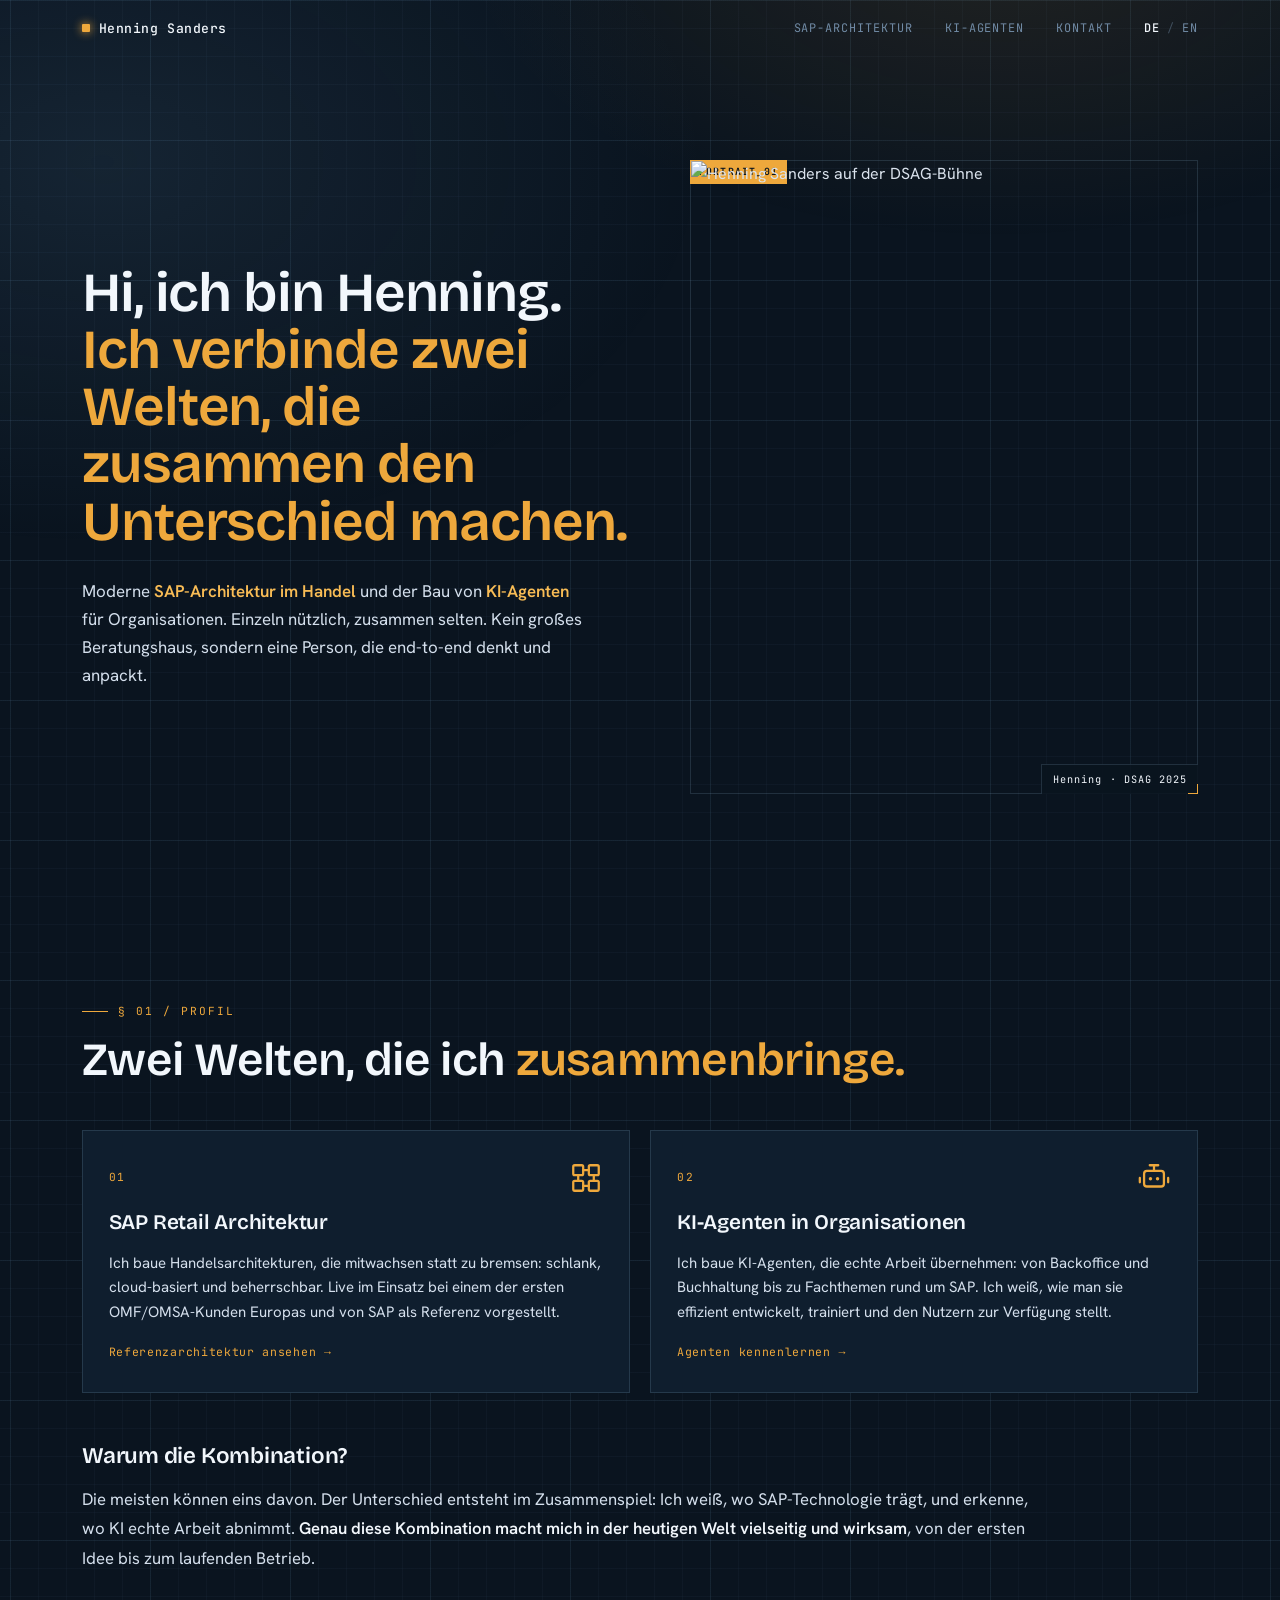
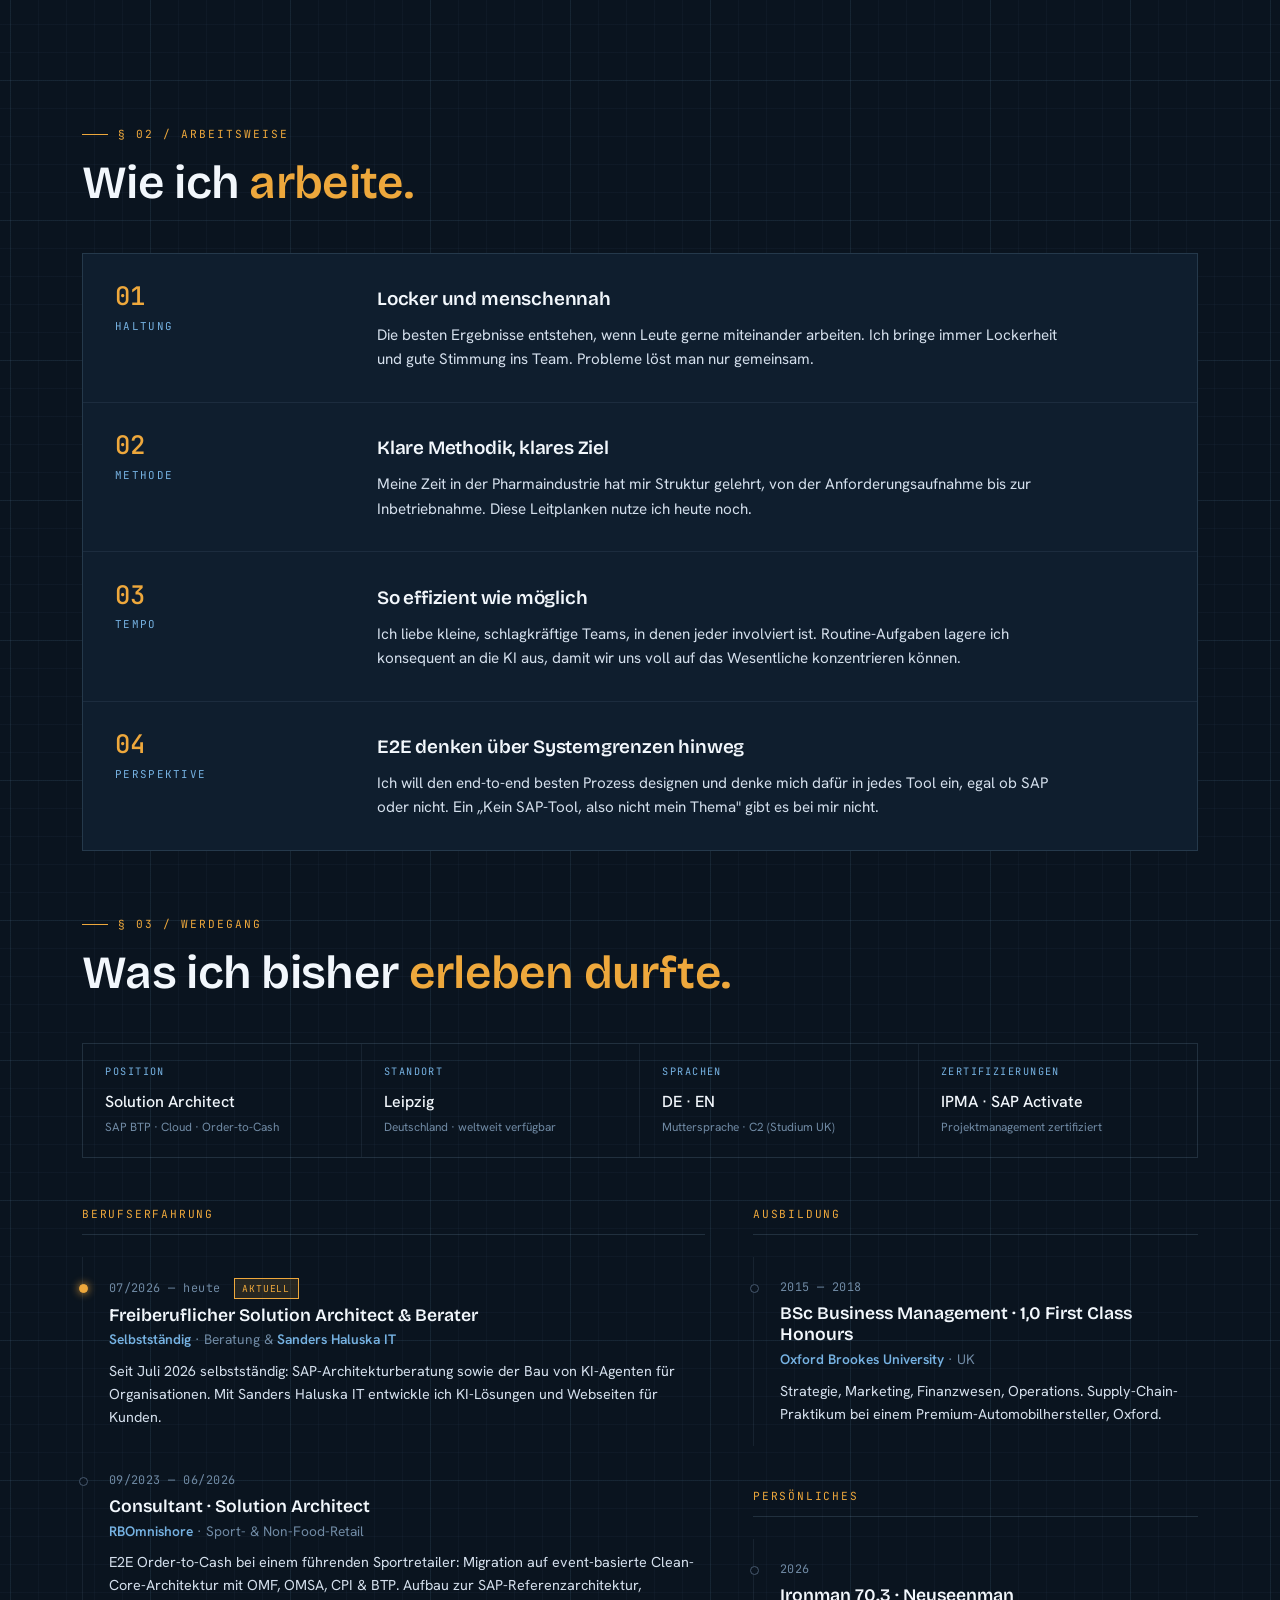
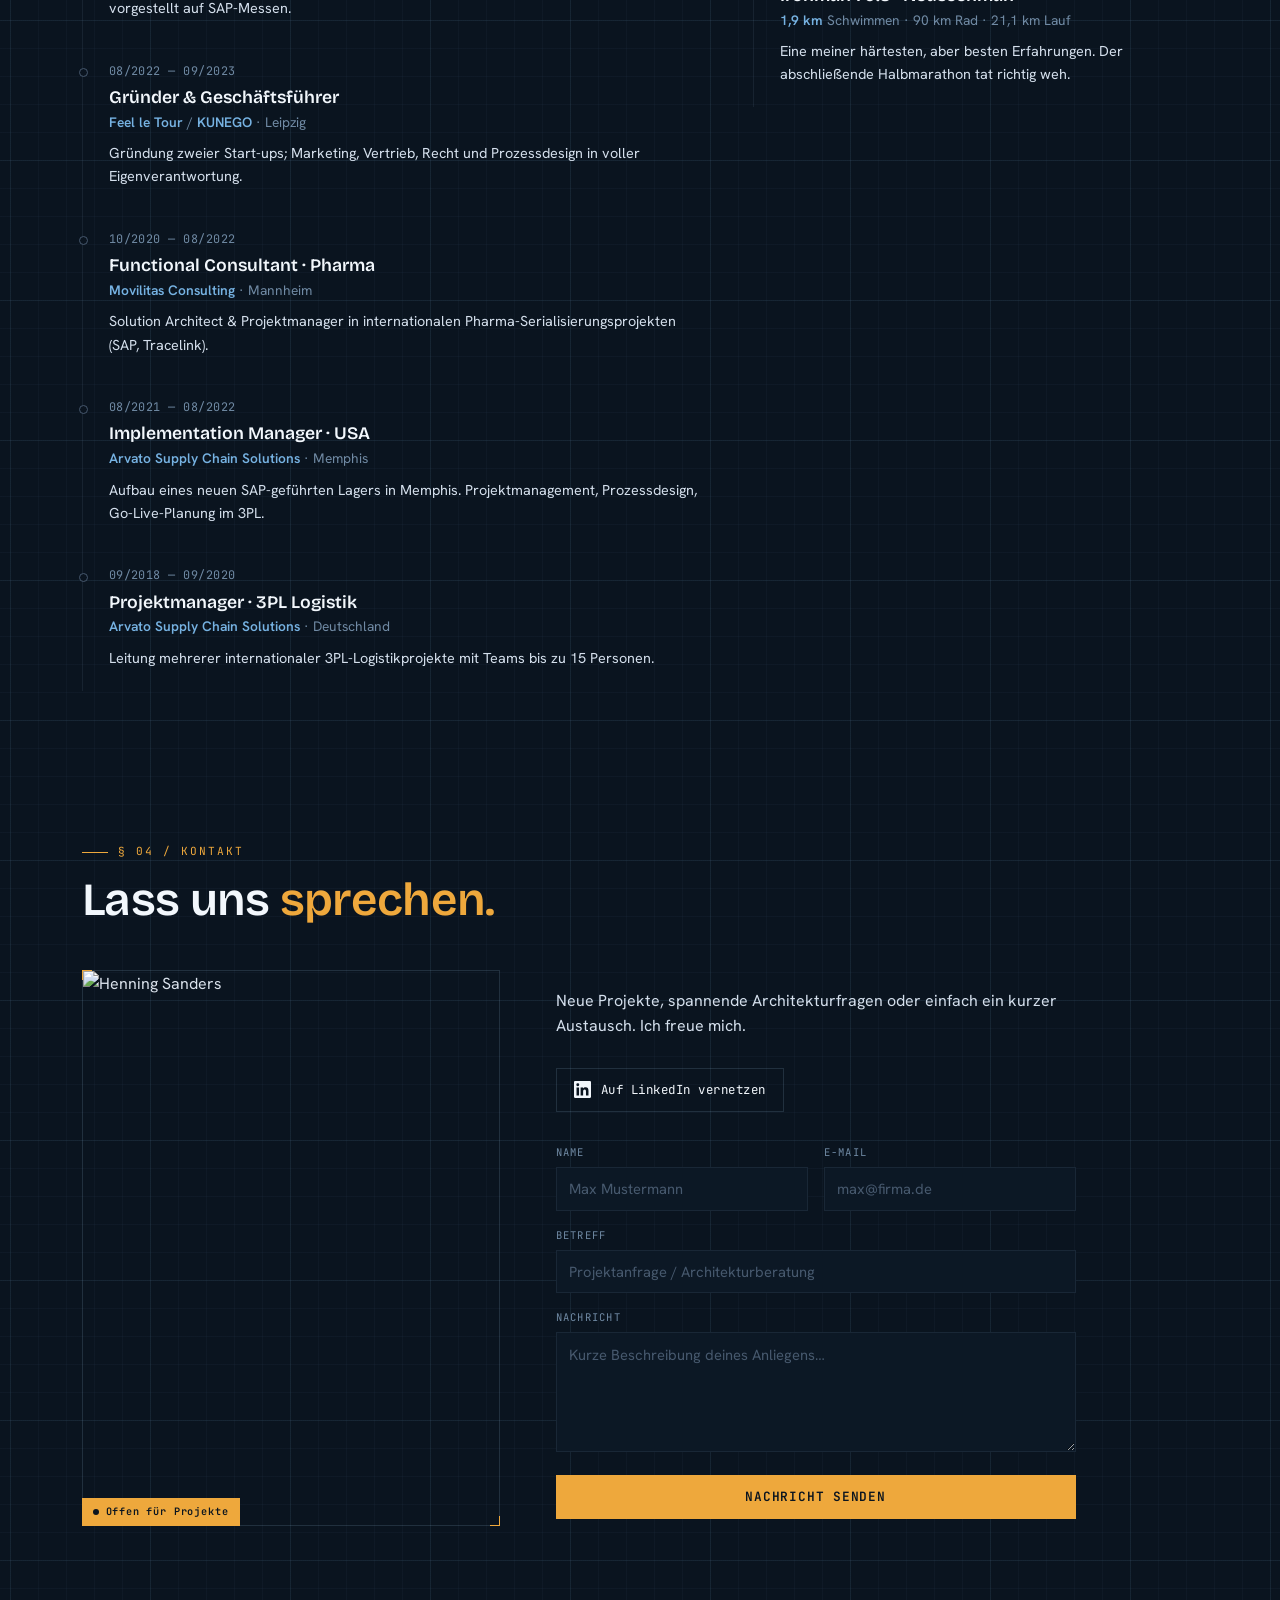
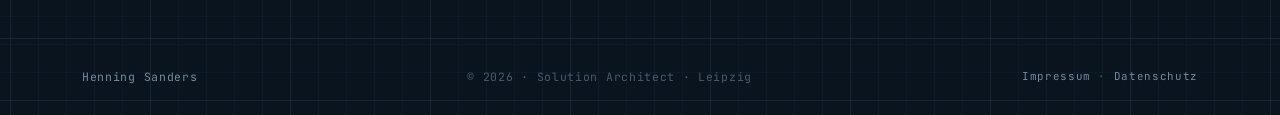
==== commit f521a5ab: "Add English version of the website with DE/EN switch Replaces the outdated en.html with a translatio" ====
--- a/index.html
+++ b/index.html
@@ -8,6 +8,9 @@
 <meta name="description" content="Henning Sanders verbindet zwei Welten: moderne SAP-Retail-Architektur und den Bau von KI-Agenten für Organisationen.">
 <meta name="google-site-verification" content="czuhNuqn3mrqbLbHj5e5eqTfnRlRjnQD3L1c4poeKLs" />
 <link rel="icon" type="image/svg+xml" href="favicon.svg">
+<link rel="alternate" hreflang="de" href="https://henningsanders.com/">
+<link rel="alternate" hreflang="en" href="https://henningsanders.com/en.html">
+<link rel="alternate" hreflang="x-default" href="https://henningsanders.com/">
 <link rel="stylesheet" href="site.css">
 </head>
 <body>
@@ -15,10 +18,13 @@
 <nav id="nav">
   <div class="nav-inner">
     <a href="#hero" class="nav-brand">Henning Sanders</a>
+    <div class="nav-right">
     <div class="nav-links">
       <a href="sap-architektur.html">SAP-Architektur</a>
       <a href="ki-agenten.html">KI-Agenten</a>
       <a href="#contact">Kontakt</a>
+    </div>
+    <span class="nav-lang"><b>DE</b><span class="sep">/</span><a href="en.html" hreflang="en" lang="en">EN</a></span>
     </div>
   </div>
 </nav>
--- a/site.css
+++ b/site.css
@@ -117,6 +117,12 @@
 }
 .nav-links a:hover{color:var(--accent)}
 @media(max-width:720px){.nav-links{display:none}}
+.nav-right{display:flex;align-items:center;gap:2rem}
+.nav-lang{display:flex;align-items:center;gap:.45rem;font-family:var(--mono);font-size:.74rem;letter-spacing:.08em;color:var(--ink-mute)}
+.nav-lang b{color:var(--ink-bright);font-weight:500}
+.nav-lang a{color:var(--ink-mute);transition:.2s}
+.nav-lang a:hover{color:var(--accent)}
+.nav-lang .sep{opacity:.45}
 
 /* ---------- Layout helpers ---------- */
 .wrap{max-width:var(--maxw);margin:0 auto;padding:0 2rem}
